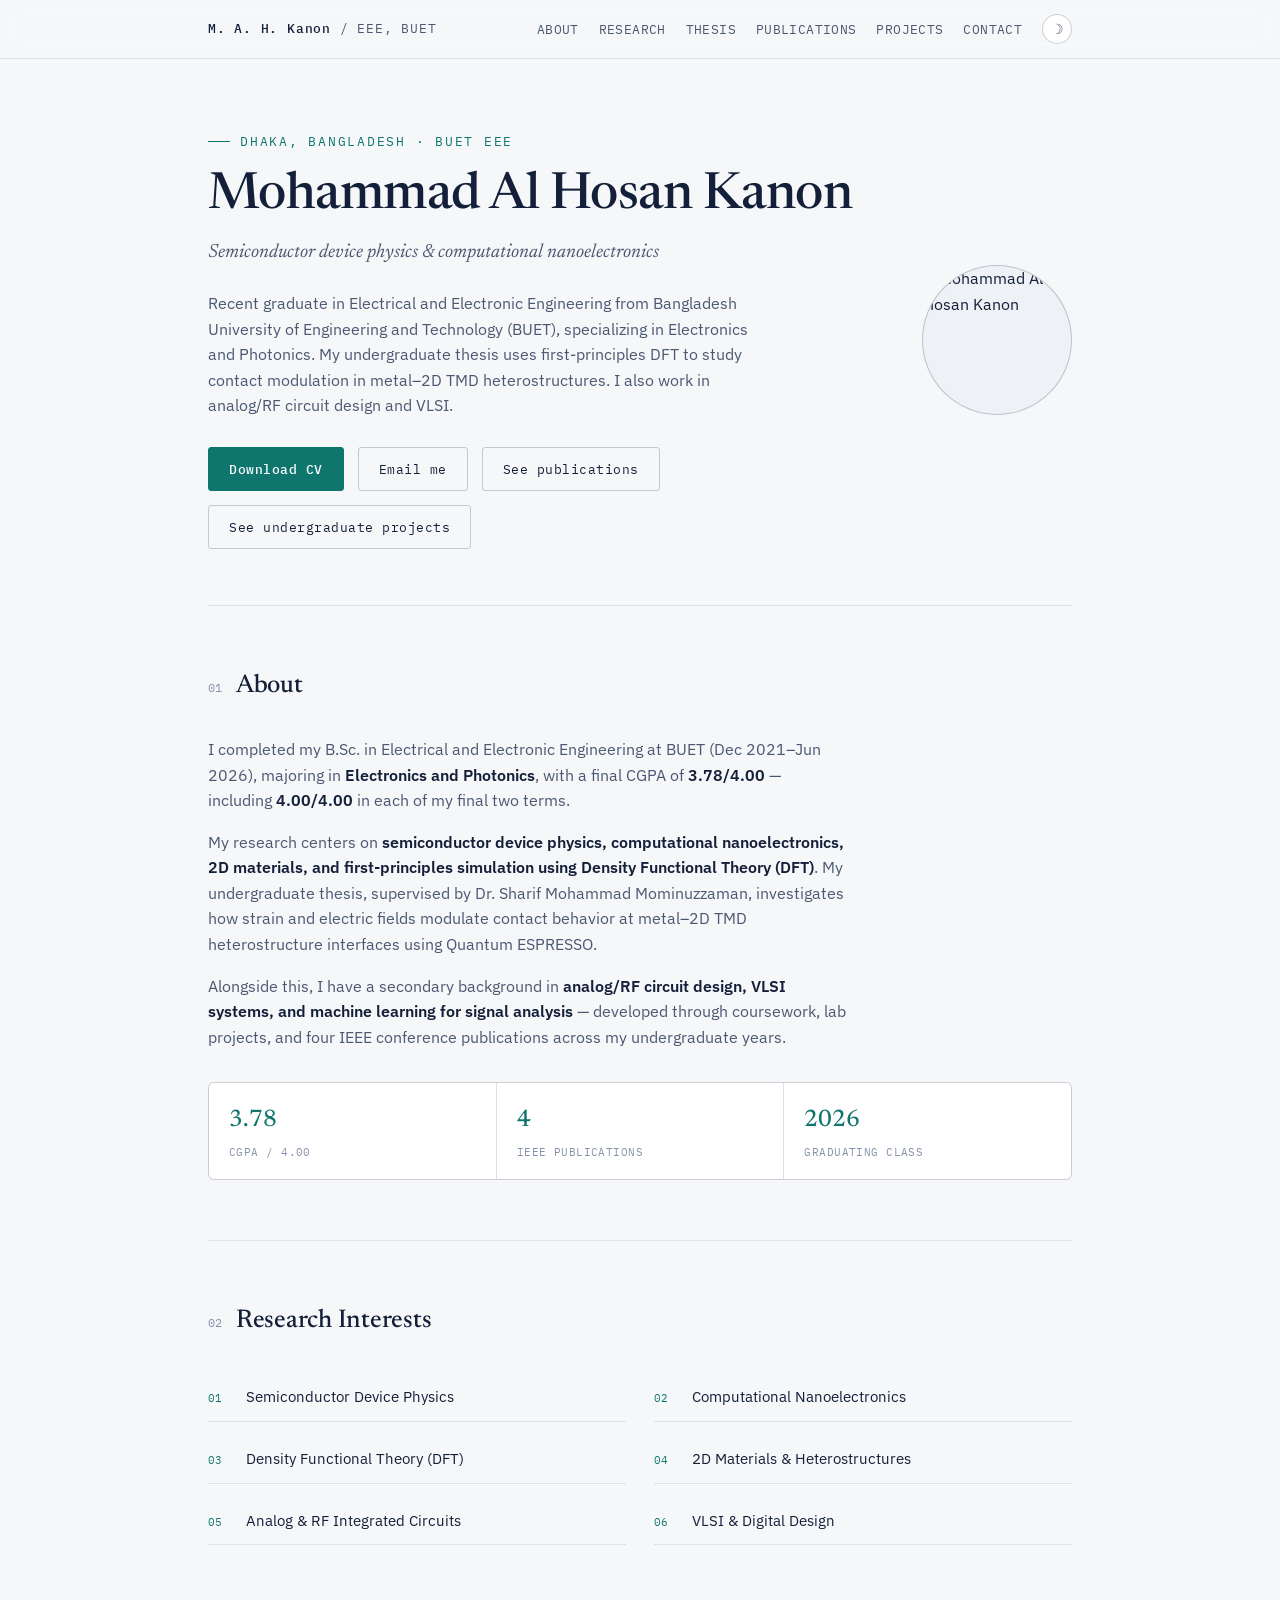
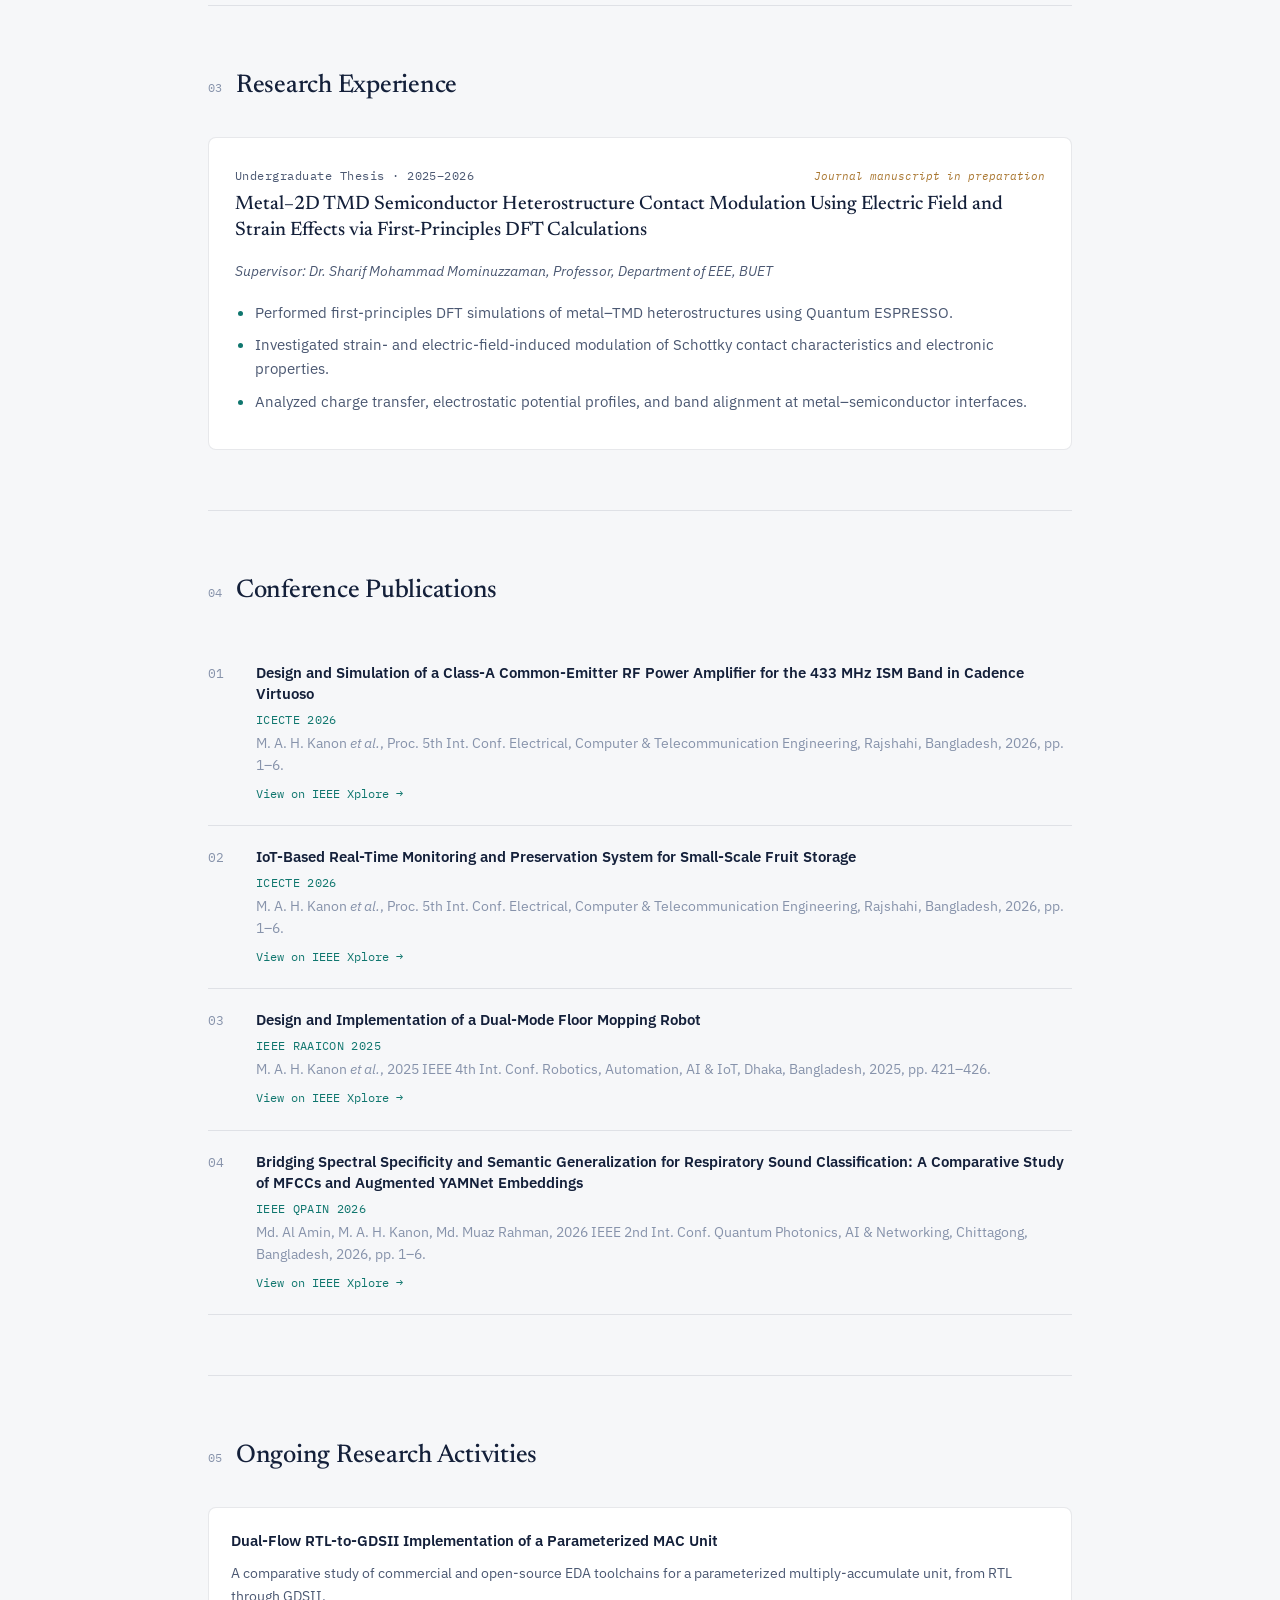
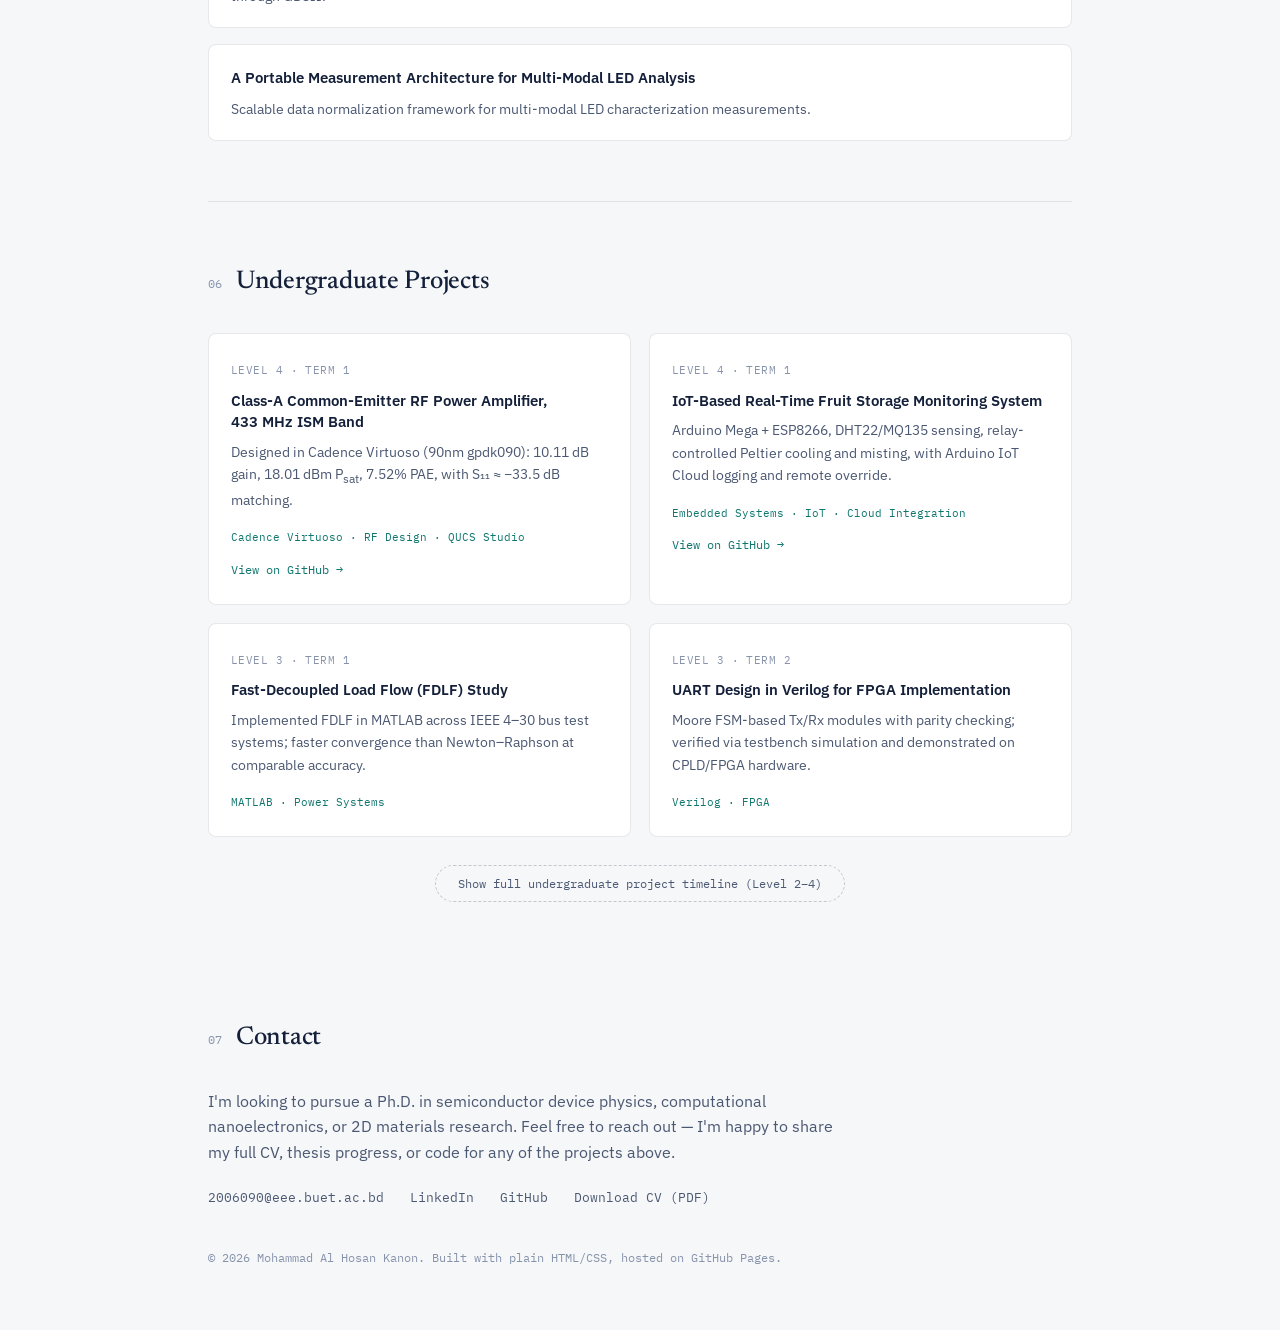
==== index.html @ 621d1ead "Update index.html" ====
<!DOCTYPE html>
<html lang="en">
<head>
<meta charset="UTF-8" />
<meta name="viewport" content="width=device-width, initial-scale=1.0" />
<title>Mohammad Al Hosan Kanon — Semiconductor Device Physics &amp; Computational Nanoelectronics</title>
<meta name="description" content="Academic portfolio of Mohammad Al Hosan Kanon — BUET EEE graduate researching semiconductor device physics, DFT, and 2D materials." />
<link rel="preconnect" href="https://fonts.googleapis.com">
<link rel="preconnect" href="https://fonts.gstatic.com" crossorigin>
<link href="https://fonts.googleapis.com/css2?family=Newsreader:ital,opsz,wght@0,72,400;0,72,500;0,72,600;1,72,400;1,72,500&family=IBM+Plex+Sans:wght@400;500;600&family=IBM+Plex+Mono:wght@400;500&display=swap" rel="stylesheet">
<style>
  :root{
    --bg:#f6f7f9;
    --bg-panel:#ffffff;
    --bg-panel-2:#eef1f5;
    --ink:#14203a;
    --ink-dim:#4b5872;
    --ink-faint:#8793ab;
    --teal:#0f766e;
    --teal-soft:#d8ece9;
    --amber:#a9762f;
    --line:rgba(20,32,58,0.10);
    --line-strong:rgba(20,32,58,0.22);
    --on-teal:#ffffff;
    --serif:'Newsreader', serif;
    --sans:'IBM Plex Sans', sans-serif;
    --mono:'IBM Plex Mono', monospace;
  }

  html[data-theme="dark"]{
    --bg:#0a101d;
    --bg-panel:#0f1830;
    --bg-panel-2:#111d3a;
    --ink:#e7ebf5;
    --ink-dim:#9aa6bc;
    --ink-faint:#5b6785;
    --teal:#49d7cd;
    --teal-soft:#173836;
    --amber:#d7ad55;
    --line:rgba(231,235,245,0.09);
    --line-strong:rgba(231,235,245,0.18);
    --on-teal:#06110f;
  }

  *{box-sizing:border-box;}
  html{scroll-behavior:smooth;}
  body{
    margin:0;
    background:var(--bg);
    color:var(--ink);
    font-family:var(--sans);
    line-height:1.6;
    -webkit-font-smoothing:antialiased;
    transition:background .25s, color .25s;
  }

  ::selection{background:var(--teal-soft); color:var(--ink);}

  a{color:var(--teal); text-decoration:none;}
  a:hover{text-decoration:underline;}
  a:focus-visible, button:focus-visible{outline:2px solid var(--teal); outline-offset:3px;}

  .wrap{max-width:920px; margin:0 auto; padding:0 28px;}

  /* ---------- nav ---------- */
  header.site-nav{
    position:sticky; top:0; z-index:20;
    background:color-mix(in srgb, var(--bg) 88%, transparent);
    backdrop-filter:blur(10px);
    border-bottom:1px solid var(--line);
  }
  .nav-inner{
    max-width:920px; margin:0 auto; padding:14px 28px;
    display:flex; align-items:center; justify-content:space-between;
    gap:16px;
  }
  .nav-mark{
    font-family:var(--mono); font-size:13px; letter-spacing:0.06em;
    color:var(--ink-dim); white-space:nowrap;
  }
  .nav-mark strong{color:var(--ink); font-weight:500;}
  nav.links{display:flex; align-items:center; gap:20px; flex-wrap:wrap; font-family:var(--mono); font-size:12.5px;}
  nav.links a{color:var(--ink-dim); letter-spacing:0.03em; text-transform:uppercase;}
  nav.links a:hover{color:var(--teal); text-decoration:none;}

  .theme-toggle{
    display:inline-flex; align-items:center; justify-content:center;
    width:30px; height:30px; border-radius:50%;
    border:1px solid var(--line-strong); background:var(--bg-panel);
    color:var(--ink-dim); cursor:pointer; font-size:14px;
    transition:border-color .2s, color .2s;
  }
  .theme-toggle:hover{border-color:var(--teal); color:var(--teal);}

  /* ---------- hero ---------- */
  .hero{
    padding:72px 0 56px;
    display:grid; grid-template-columns:1fr auto; gap:36px; align-items:center;
  }
  .hero-photo{
    width:150px; height:150px; border-radius:50%;
    object-fit:cover; border:1px solid var(--line-strong);
    background:var(--bg-panel-2);
  }
  .eyebrow{
    font-family:var(--mono); font-size:12.5px; letter-spacing:0.14em;
    color:var(--teal); text-transform:uppercase; margin:0 0 18px;
    display:flex; align-items:center; gap:10px;
  }
  .eyebrow::before{content:''; width:22px; height:1px; background:var(--teal);}
  .hero h1{
    font-family:var(--serif); font-weight:500; font-size:clamp(2.1rem, 4.6vw, 3.2rem);
    line-height:1.08; margin:0 0 14px; color:var(--ink);
    letter-spacing:-0.01em;
  }
  .hero .role{
    font-family:var(--serif); font-style:italic; font-size:1.2rem; color:var(--ink-dim);
    margin:0 0 22px; max-width:560px;
  }
  .hero p.lede{
    max-width:560px; color:var(--ink-dim); font-size:1rem; margin:0 0 28px;
  }
  .hero-actions{display:flex; gap:14px; flex-wrap:wrap;}
  .btn{
    font-family:var(--mono); font-size:12.5px; letter-spacing:0.04em;
    padding:11px 20px; border-radius:3px; border:1px solid var(--line-strong);
    color:var(--ink); transition:border-color .2s, color .2s, background .2s;
  }
  .btn:hover{border-color:var(--teal); color:var(--teal); text-decoration:none; background:var(--teal-soft);}
  .btn.primary{background:var(--teal); color:var(--on-teal); border-color:var(--teal); font-weight:500;}
  .btn.primary:hover{opacity:0.9; color:var(--on-teal);}

  /* ---------- sections ---------- */
  section{padding:60px 0;}
  section + section{border-top:1px solid var(--line);}
  .sec-head{display:flex; align-items:baseline; gap:14px; margin-bottom:30px;}
  .sec-num{font-family:var(--mono); font-size:12px; color:var(--ink-faint);}
  h2.sec-title{
    font-family:var(--serif); font-weight:500; font-size:1.6rem; margin:0; color:var(--ink);
    letter-spacing:-0.01em;
  }

  .about-text{max-width:640px; color:var(--ink-dim); font-size:1rem;}
  .about-text p{margin:0 0 16px;}
  .about-text strong{color:var(--ink); font-weight:600;}

  .facts{
    display:grid; grid-template-columns:repeat(3,1fr); gap:1px;
    background:var(--line); border:1px solid var(--line); border-radius:6px; margin-top:32px;
    overflow:hidden;
  }
  .fact{background:var(--bg-panel); padding:18px 20px;}
  .fact .num{font-family:var(--serif); font-size:1.5rem; color:var(--teal); font-weight:500;}
  .fact .label{font-family:var(--mono); font-size:11px; color:var(--ink-faint); text-transform:uppercase; letter-spacing:0.04em; margin-top:4px;}

  /* research interests */
  .interest-grid{display:grid; grid-template-columns:repeat(2, 1fr); gap:12px 28px;}
  .interest-item{
    display:flex; align-items:baseline; gap:12px; padding:12px 0;
    border-bottom:1px solid var(--line); font-size:0.96rem;
  }
  .interest-item .tag{font-family:var(--mono); font-size:11px; color:var(--teal); min-width:26px;}

  /* research experience */
  .thesis-card{
    background:var(--bg-panel); border:1px solid var(--line); border-radius:8px;
    padding:28px 26px;
  }
  .thesis-card .thesis-top{
    display:flex; justify-content:space-between; align-items:baseline; gap:16px; flex-wrap:wrap;
    margin-bottom:6px;
  }
  .thesis-card .thesis-label{font-family:var(--mono); font-size:12px; color:var(--ink-dim); letter-spacing:0.04em;}
  .thesis-card .status{font-family:var(--mono); font-size:11px; color:var(--amber); font-style:italic;}
  .thesis-card h3{
    font-family:var(--serif); font-weight:500; font-size:1.22rem; line-height:1.35;
    margin:6px 0 12px; color:var(--ink);
  }
  .thesis-card .supervisor{color:var(--ink-dim); font-size:0.9rem; font-style:italic; margin-bottom:18px;}
  .thesis-card ul{margin:0; padding-left:20px; color:var(--ink-dim); font-size:0.95rem;}
  .thesis-card li{margin-bottom:8px;}
  .thesis-card li::marker{color:var(--teal);}

  /* publications */
  .pub{
    padding:20px 0; border-bottom:1px solid var(--line);
    display:grid; grid-template-columns:32px 1fr; gap:16px;
  }
  .pub:first-child{padding-top:0;}
  .pub .idx{font-family:var(--mono); color:var(--ink-faint); font-size:13px; padding-top:2px;}
  .pub h3{font-family:var(--sans); font-weight:600; font-size:0.96rem; margin:0 0 6px; color:var(--ink); line-height:1.4;}
  .pub .venue{font-family:var(--mono); font-size:11.5px; color:var(--teal); text-transform:uppercase; letter-spacing:0.03em;}
  .pub .meta{color:var(--ink-faint); font-size:0.85rem; margin-top:4px;}
  .pub .link{font-family:var(--mono); font-size:11.5px; margin-top:8px; display:inline-block;}

  /* ongoing research */
  .ongoing-grid{display:grid; gap:16px;}
  .ongoing-card{
    border:1px solid var(--line); border-radius:8px; padding:20px 22px;
    background:var(--bg-panel);
  }
  .ongoing-card h3{font-family:var(--sans); font-weight:600; font-size:0.96rem; margin:0 0 8px; color:var(--ink);}
  .ongoing-card p{color:var(--ink-dim); font-size:0.9rem; margin:0;}

  /* projects */
  .project-featured{
    display:grid; grid-template-columns:repeat(2, 1fr); gap:18px; margin-bottom:8px;
  }
  .pcard{
    border:1px solid var(--line); border-radius:8px; padding:22px;
    background:var(--bg-panel); transition:border-color .2s, transform .2s;
  }
  .pcard:hover{border-color:var(--teal); transform:translateY(-2px);}
  .pcard .term{font-family:var(--mono); font-size:11px; color:var(--ink-faint); text-transform:uppercase; letter-spacing:0.04em;}
  .pcard h3{font-family:var(--sans); font-weight:600; font-size:0.96rem; margin:8px 0 8px; color:var(--ink); line-height:1.4;}
  .pcard p{color:var(--ink-dim); font-size:0.88rem; margin:0 0 12px;}
  .pcard .stack{font-family:var(--mono); font-size:11px; color:var(--teal);}
  .pcard .repo-link{font-family:var(--mono); font-size:11.5px; margin-top:12px; display:inline-block;}

  .timeline-toggle{margin-top:28px; text-align:center;}
  .timeline-toggle button{
    background:none; border:1px dashed var(--line-strong); color:var(--ink-dim);
    font-family:var(--mono); font-size:12px; padding:10px 22px; border-radius:20px;
    cursor:pointer; transition:border-color .2s, color .2s;
  }
  .timeline-toggle button:hover{border-color:var(--teal); color:var(--teal);}

  #timeline{display:none; margin-top:30px;}
  #timeline.open{display:block;}
  .term-block{margin-bottom:30px;}
  .term-block h4{
    font-family:var(--mono); font-size:12px; color:var(--amber); text-transform:uppercase;
    letter-spacing:0.06em; margin:0 0 14px; padding-bottom:8px; border-bottom:1px solid var(--line);
  }
  .term-project{padding:12px 0; border-bottom:1px solid var(--line); font-size:0.9rem;}
  .term-project:last-child{border-bottom:none;}
  .term-project .tname{color:var(--ink); font-weight:500;}
  .term-project .tdesc{color:var(--ink-faint); display:block; margin-top:4px; font-size:0.85rem;}

  /* footer / contact */
  footer{padding:56px 0 50px;}
  .contact-row{
    display:flex; gap:26px; flex-wrap:wrap; margin-top:22px;
    font-family:var(--mono); font-size:13px;
  }
  .contact-row a{color:var(--ink-dim);}
  .contact-row a:hover{color:var(--teal); text-decoration:none;}
  .fine{color:var(--ink-faint); font-size:12px; margin-top:40px; font-family:var(--mono);}

  @media (max-width:640px){
    .nav-inner{flex-direction:column; align-items:flex-start; gap:10px;}
    nav.links{gap:14px;}
    .facts{grid-template-columns:1fr;}
    .interest-grid{grid-template-columns:1fr;}
    .project-featured{grid-template-columns:1fr;}
    .hero{grid-template-columns:1fr; text-align:left;}
    .hero-photo{order:-1; width:110px; height:110px;}
  }

  @media (prefers-reduced-motion: reduce){
    html{scroll-behavior:auto;}
    *{transition:none !important;}
  }
</style>
</head>
<body>

<header class="site-nav">
  <div class="nav-inner">
    <span class="nav-mark"><strong>M. A. H. Kanon</strong> / EEE, BUET</span>
    <nav class="links">
      <a href="#about">About</a>
      <a href="#interests">Research</a>
      <a href="#experience">Thesis</a>
      <a href="#publications">Publications</a>
      <a href="#projects">Projects</a>
      <a href="#contact">Contact</a>
      <button class="theme-toggle" id="themeToggle" type="button" aria-label="Toggle dark mode" title="Toggle dark mode">&#9789;</button>
    </nav>
  </div>
</header>

<main class="wrap">

  <!-- ================= HERO ================= -->
  <section class="hero" id="top">
    <div>
      <p class="eyebrow">Dhaka, Bangladesh &middot; BUET EEE</p>
      <h1>Mohammad Al Hosan Kanon</h1>
      <p class="role">Semiconductor device physics &amp; computational nanoelectronics</p>
      <p class="lede">
        Recent graduate in Electrical and Electronic Engineering from Bangladesh University of
        Engineering and Technology (BUET), specializing in Electronics and Photonics. My
        undergraduate thesis uses first-principles DFT to study contact modulation in
        metal&ndash;2D&nbsp;TMD heterostructures. I also work in analog/RF circuit design and VLSI.
      </p>
      <div class="hero-actions">
        <a class="btn primary" href="CV_MohammadAlHosanKanon.pdf">Download CV</a>
        <a class="btn" href="mailto:2006090@eee.buet.ac.bd">Email me</a>
        <a class="btn" href="#publications">See publications</a>
        <a class="btn" href="#projects">See undergraduate projects</a>
      </div>
    </div>
    <img class="hero-photo" src="profile.jpg" alt="Mohammad Al Hosan Kanon" />
  </section>

  <!-- ================= ABOUT ================= -->
  <section id="about">
    <div class="sec-head"><span class="sec-num">01</span><h2 class="sec-title">About</h2></div>
    <div class="about-text">
      <p>
        I completed my B.Sc. in Electrical and Electronic Engineering at BUET (Dec 2021&ndash;Jun 2026),
        majoring in <strong>Electronics and Photonics</strong>, with a final CGPA of <strong>3.78/4.00</strong>
        &mdash; including <strong>4.00/4.00</strong> in each of my final two terms.
      </p>
      <p>
        My research centers on <strong>semiconductor device physics, computational nanoelectronics,
        2D materials, and first-principles simulation using Density Functional Theory (DFT)</strong>.
        My undergraduate thesis, supervised by Dr. Sharif Mohammad Mominuzzaman, investigates how
        strain and electric fields modulate contact behavior at metal&ndash;2D TMD heterostructure
        interfaces using Quantum ESPRESSO.
      </p>
      <p>
        Alongside this, I have a secondary background in <strong>analog/RF circuit design, VLSI systems,
        and machine learning for signal analysis</strong> &mdash; developed through coursework, lab
        projects, and four IEEE conference publications across my undergraduate years.
      </p>
    </div>

    <div class="facts">
      <div class="fact"><div class="num">3.78</div><div class="label">CGPA / 4.00</div></div>
      <div class="fact"><div class="num">4</div><div class="label">IEEE Publications</div></div>
      <div class="fact"><div class="num">2026</div><div class="label">Graduating Class</div></div>
    </div>
  </section>

  <!-- ================= RESEARCH INTERESTS ================= -->
  <section id="interests">
    <div class="sec-head"><span class="sec-num">02</span><h2 class="sec-title">Research Interests</h2></div>
    <div class="interest-grid">
      <div class="interest-item"><span class="tag">01</span> Semiconductor Device Physics</div>
      <div class="interest-item"><span class="tag">02</span> Computational Nanoelectronics</div>
      <div class="interest-item"><span class="tag">03</span> Density Functional Theory (DFT)</div>
      <div class="interest-item"><span class="tag">04</span> 2D Materials &amp; Heterostructures</div>
      <div class="interest-item"><span class="tag">05</span> Analog &amp; RF Integrated Circuits</div>
      <div class="interest-item"><span class="tag">06</span> VLSI &amp; Digital Design</div>
    </div>
  </section>

  <!-- ================= RESEARCH EXPERIENCE ================= -->
  <section id="experience">
    <div class="sec-head"><span class="sec-num">03</span><h2 class="sec-title">Research Experience</h2></div>
    <div class="thesis-card">
      <div class="thesis-top">
        <span class="thesis-label">Undergraduate Thesis &middot; 2025&ndash;2026</span>
        <span class="status">Journal manuscript in preparation</span>
      </div>
      <h3>Metal&ndash;2D TMD Semiconductor Heterostructure Contact Modulation Using Electric Field and Strain Effects via First-Principles DFT Calculations</h3>
      <p class="supervisor">Supervisor: Dr. Sharif Mohammad Mominuzzaman, Professor, Department of EEE, BUET</p>
      <ul>
        <li>Performed first-principles DFT simulations of metal&ndash;TMD heterostructures using Quantum ESPRESSO.</li>
        <li>Investigated strain- and electric-field-induced modulation of Schottky contact characteristics and electronic properties.</li>
        <li>Analyzed charge transfer, electrostatic potential profiles, and band alignment at metal&ndash;semiconductor interfaces.</li>
      </ul>
    </div>
  </section>

  <!-- ================= PUBLICATIONS ================= -->
  <section id="publications">
    <div class="sec-head"><span class="sec-num">04</span><h2 class="sec-title">Conference Publications</h2></div>

    <div class="pub">
      <span class="idx">01</span>
      <div>
        <h3>Design and Simulation of a Class-A Common-Emitter RF Power Amplifier for the 433&nbsp;MHz ISM Band in Cadence Virtuoso</h3>
        <div class="venue">ICECTE 2026</div>
        <div class="meta">M. A. H. Kanon <em>et al.</em>, Proc. 5th Int. Conf. Electrical, Computer &amp; Telecommunication Engineering, Rajshahi, Bangladesh, 2026, pp. 1&ndash;6.</div>
        <a class="link" href="https://doi.org/10.1109/ICECTE69292.2026.11429413" target="_blank" rel="noopener">View on IEEE Xplore &rarr;</a>
      </div>
    </div>

    <div class="pub">
      <span class="idx">02</span>
      <div>
        <h3>IoT-Based Real-Time Monitoring and Preservation System for Small-Scale Fruit Storage</h3>
        <div class="venue">ICECTE 2026</div>
        <div class="meta">M. A. H. Kanon <em>et al.</em>, Proc. 5th Int. Conf. Electrical, Computer &amp; Telecommunication Engineering, Rajshahi, Bangladesh, 2026, pp. 1&ndash;6.</div>
        <a class="link" href="https://doi.org/10.1109/ICECTE69292.2026.11429225" target="_blank" rel="noopener">View on IEEE Xplore &rarr;</a>
      </div>
    </div>

    <div class="pub">
      <span class="idx">03</span>
      <div>
        <h3>Design and Implementation of a Dual-Mode Floor Mopping Robot</h3>
        <div class="venue">IEEE RAAICON 2025</div>
        <div class="meta">M. A. H. Kanon <em>et al.</em>, 2025 IEEE 4th Int. Conf. Robotics, Automation, AI &amp; IoT, Dhaka, Bangladesh, 2025, pp. 421&ndash;426.</div>
        <a class="link" href="https://doi.org/10.1109/RAAICON69033.2025.11502377" target="_blank" rel="noopener">View on IEEE Xplore &rarr;</a>
      </div>
    </div>

    <div class="pub">
      <span class="idx">04</span>
      <div>
        <h3>Bridging Spectral Specificity and Semantic Generalization for Respiratory Sound Classification: A Comparative Study of MFCCs and Augmented YAMNet Embeddings</h3>
        <div class="venue">IEEE QPAIN 2026</div>
        <div class="meta">Md. Al Amin, M. A. H. Kanon, Md. Muaz Rahman, 2026 IEEE 2nd Int. Conf. Quantum Photonics, AI &amp; Networking, Chittagong, Bangladesh, 2026, pp. 1&ndash;6.</div>
        <a class="link" href="https://doi.org/10.1109/QPAIN69676.2026.11546080" target="_blank" rel="noopener">View on IEEE Xplore &rarr;</a>
      </div>
    </div>
  </section>

  <!-- ================= ONGOING RESEARCH ================= -->
  <section id="ongoing">
    <div class="sec-head"><span class="sec-num">05</span><h2 class="sec-title">Ongoing Research Activities</h2></div>
    <div class="ongoing-grid">
      <div class="ongoing-card">
        <h3>Dual-Flow RTL-to-GDSII Implementation of a Parameterized MAC Unit</h3>
        <p>A comparative study of commercial and open-source EDA toolchains for a parameterized multiply-accumulate unit, from RTL through GDSII.</p>
      </div>
      <div class="ongoing-card">
        <h3>A Portable Measurement Architecture for Multi-Modal LED Analysis</h3>
        <p>Scalable data normalization framework for multi-modal LED characterization measurements.</p>
      </div>
    </div>
  </section>

  <!-- ================= PROJECTS ================= -->
  <section id="projects">
    <div class="sec-head"><span class="sec-num">06</span><h2 class="sec-title">Undergraduate Projects</h2></div>

    <div class="project-featured">
      <div class="pcard">
        <span class="term">Level 4 &middot; Term 1</span>
        <h3>Class-A Common-Emitter RF Power Amplifier, 433&nbsp;MHz ISM Band</h3>
        <p>Designed in Cadence Virtuoso (90nm gpdk090): 10.11&nbsp;dB gain, 18.01&nbsp;dBm P<sub>sat</sub>, 7.52% PAE, with S&#8321;&#8321;&nbsp;&asymp;&nbsp;&minus;33.5&nbsp;dB matching.</p>
        <span class="stack">Cadence Virtuoso &middot; RF Design &middot; QUCS Studio</span><br/>
        <a class="repo-link" href="https://github.com/mohammad-al-hosan/Class_A_RF_Power_Amplifier_433MHz.git" target="_blank" rel="noopener">View on GitHub &rarr;</a>
      </div>

      <div class="pcard">
        <span class="term">Level 4 &middot; Term 1</span>
        <h3>IoT-Based Real-Time Fruit Storage Monitoring System</h3>
        <p>Arduino Mega + ESP8266, DHT22/MQ135 sensing, relay-controlled Peltier cooling and misting, with Arduino IoT Cloud logging and remote override.</p>
        <span class="stack">Embedded Systems &middot; IoT &middot; Cloud Integration</span><br/>
        <a class="repo-link" href="https://github.com/mohammad-al-hosan/IOT_Fruit_Storage_System.git" target="_blank" rel="noopener">View on GitHub &rarr;</a>
      </div>

      <div class="pcard">
        <span class="term">Level 3 &middot; Term 1</span>
        <h3>Fast-Decoupled Load Flow (FDLF) Study</h3>
        <p>Implemented FDLF in MATLAB across IEEE 4&ndash;30 bus test systems; faster convergence than Newton&ndash;Raphson at comparable accuracy.</p>
        <span class="stack">MATLAB &middot; Power Systems</span>
      </div>

      <div class="pcard">
        <span class="term">Level 3 &middot; Term 2</span>
        <h3>UART Design in Verilog for FPGA Implementation</h3>
        <p>Moore FSM-based Tx/Rx modules with parity checking; verified via testbench simulation and demonstrated on CPLD/FPGA hardware.</p>
        <span class="stack">Verilog &middot; FPGA</span>
      </div>
    </div>

    <div class="timeline-toggle">
      <button id="toggleTimeline" type="button" aria-expanded="false" aria-controls="timeline">
        Show full undergraduate project timeline (Level 2&ndash;4)
      </button>
    </div>

    <div id="timeline">
      <div class="term-block">
        <h4>Level 3 &middot; Term 2</h4>
        <div class="term-project">
          <span class="tname">Mop Bot &mdash; Autonomous Floor Cleaner</span>
          <span class="tdesc">Ultrasonic sensing and obstacle avoidance; later extended into the IEEE RAAICON 2025 paper above with Bluetooth control and gyroscope-assisted navigation.</span>
        </div>
        <div class="term-project">
          <span class="tname">Smart Grid Type UPS Using Bidirectional Inverter</span>
          <span class="tdesc">Push&ndash;pull inverter with solar charging, automatic load shifting, and validated frequency/load stability.</span>
        </div>
      </div>

      <div class="term-block">
        <h4>Level 3 &middot; Term 1</h4>
        <div class="term-project">
          <span class="tname">Low-Power FM Transmitter for Wireless Audio Communication</span>
          <span class="tdesc">Electret microphone front-end, 2N2222 amplifier stage, tunable LC oscillator for short-range FM audio transmission.</span>
        </div>
        <div class="term-project">
          <span class="tname">Pulmonary Disease Detection Using MFCC and KNN</span>
          <span class="tdesc">MFCC feature extraction with a KNN classifier for respiratory sound classification; later extended into the IEEE QPAIN 2026 paper above.</span>
        </div>
      </div>

      <div class="term-block">
        <h4>Level 2 &middot; Term 2</h4>
        <div class="term-project">
          <span class="tname">PSpice-Based PID Controller Design and Tuning</span>
          <span class="tdesc">Op-amp based P/I/D blocks with manually tuned gains, evaluated across step, square, triangular, and sinusoidal inputs.</span>
        </div>
        <div class="term-project">
          <span class="tname">Squirrel-Cage Induction Motor Rewinding &amp; Parameter Measurement</span>
          <span class="tdesc">Full rewind and equivalent-circuit parameter extraction via DC, no-load, and blocked-rotor tests; torque&ndash;speed curves in MATLAB Simulink.</span>
        </div>
      </div>

      <div class="term-block">
        <h4>Level 2 &middot; Term 1</h4>
        <div class="term-project">
          <span class="tname">Numerical Solution of the 2D Poisson's Equation</span>
          <span class="tdesc">Finite Difference Method implementation in MATLAB for electrostatic potential and field-vector visualization under varying charge/boundary conditions.</span>
        </div>
      </div>
    </div>
  </section>

  <!-- ================= CONTACT ================= -->
  <footer id="contact">
    <div class="sec-head"><span class="sec-num">07</span><h2 class="sec-title">Contact</h2></div>
    <p class="about-text">
      I'm looking to pursue a Ph.D. in semiconductor device physics, computational nanoelectronics,
      or 2D materials research. Feel free to reach out &mdash; I'm happy to share my full CV, thesis
      progress, or code for any of the projects above.
    </p>
    <div class="contact-row">
      <a href="mailto:2006090@eee.buet.ac.bd">2006090@eee.buet.ac.bd</a>
      <a href="https://www.linkedin.com/in/md-al-hosan/" target="_blank" rel="noopener">LinkedIn</a>
      <a href="https://github.com/mohammad-al-hosan" target="_blank" rel="noopener">GitHub</a>
      <a href="CV_MohammadAlHosanKanon.pdf">Download CV (PDF)</a>
    </div>
    <p class="fine">&copy; 2026 Mohammad Al Hosan Kanon. Built with plain HTML/CSS, hosted on GitHub Pages.</p>
  </footer>

</main>

<script>
  (function(){
    var root = document.documentElement;
    var toggle = document.getElementById('themeToggle');
    var saved = localStorage.getItem('theme');
    if(saved === 'dark'){
      root.setAttribute('data-theme','dark');
      toggle.textContent = '\u2600';
    }
    toggle.addEventListener('click', function(){
      var isDark = root.getAttribute('data-theme') === 'dark';
      if(isDark){
        root.removeAttribute('data-theme');
        localStorage.setItem('theme','light');
        toggle.textContent = '\u263D';
      } else {
        root.setAttribute('data-theme','dark');
        localStorage.setItem('theme','dark');
        toggle.textContent = '\u2600';
      }
    });

    var btn = document.getElementById('toggleTimeline');
    var panel = document.getElementById('timeline');
    btn.addEventListener('click', function(){
      var isOpen = panel.classList.toggle('open');
      btn.setAttribute('aria-expanded', isOpen ? 'true' : 'false');
      btn.textContent = isOpen
        ? 'Hide full undergraduate project timeline'
        : 'Show full undergraduate project timeline (Level 2\u20134)';
    });
  })();
</script>

</body>
</html>
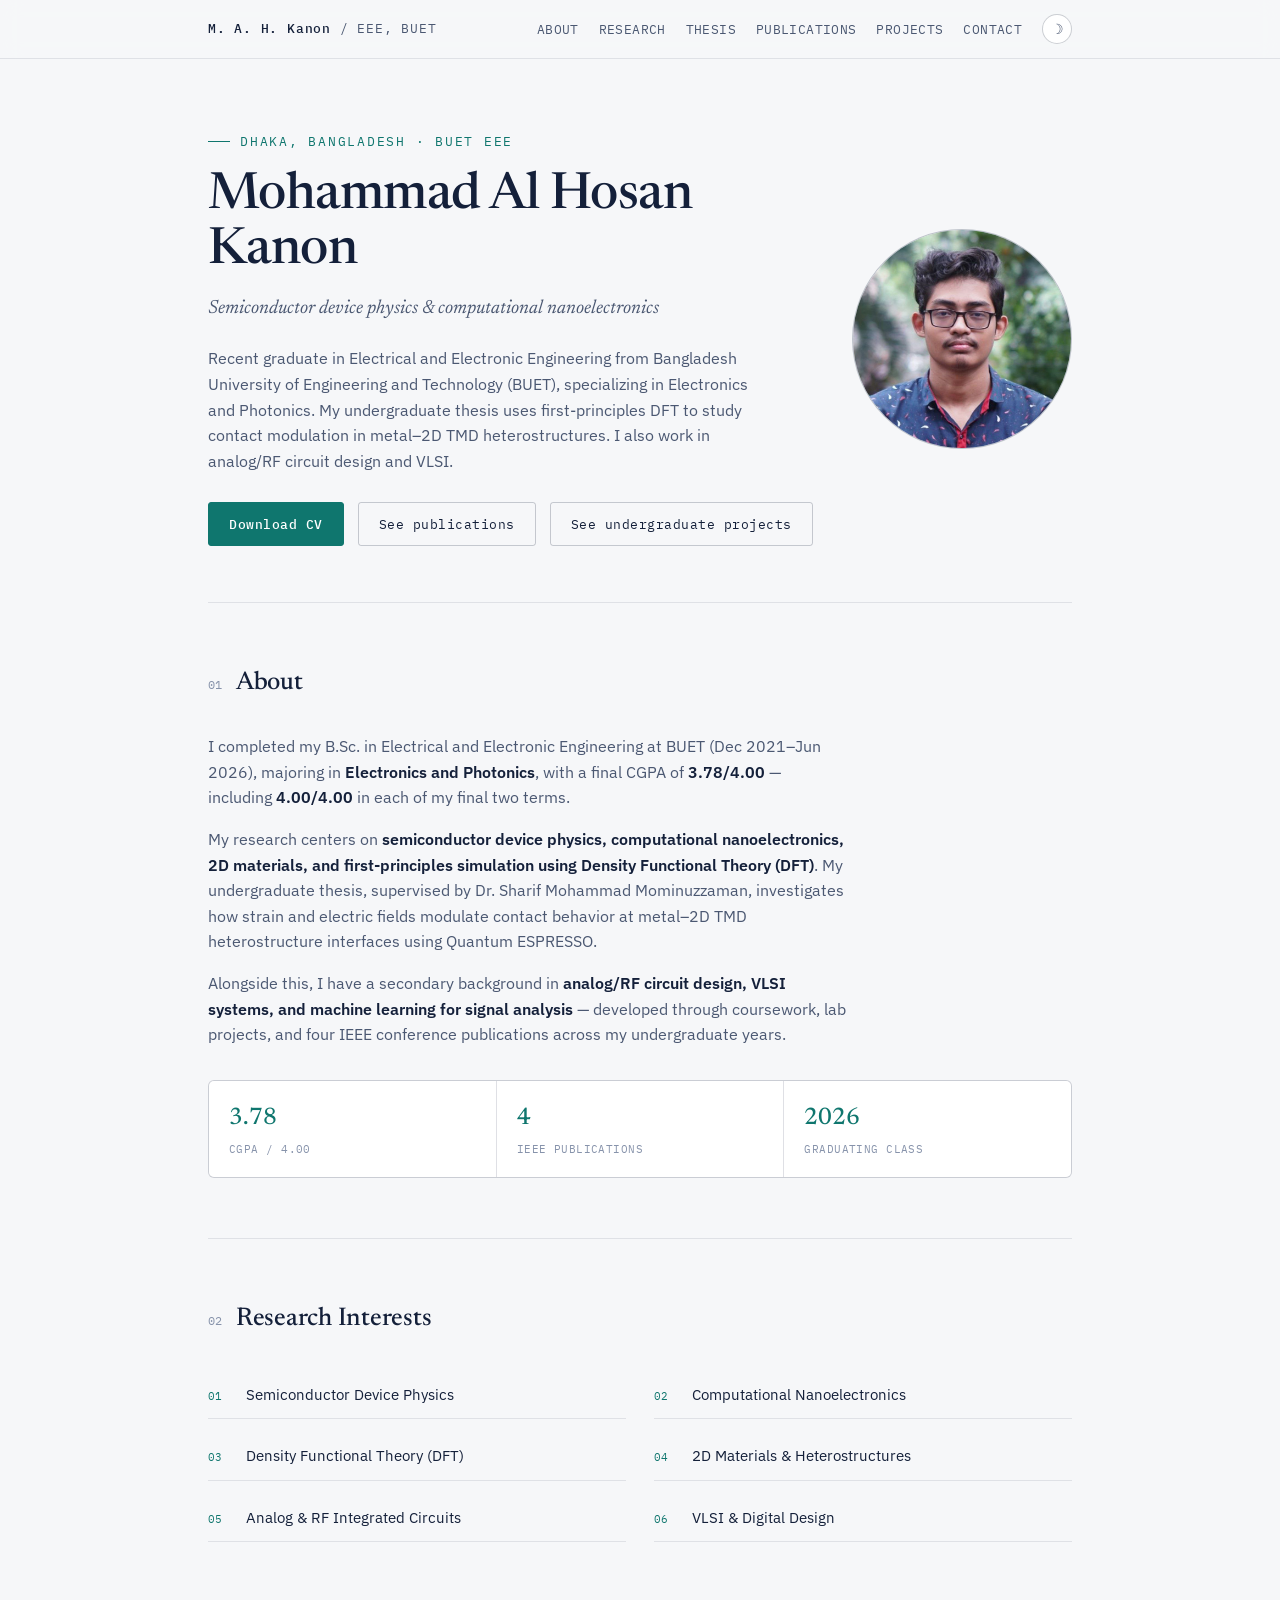
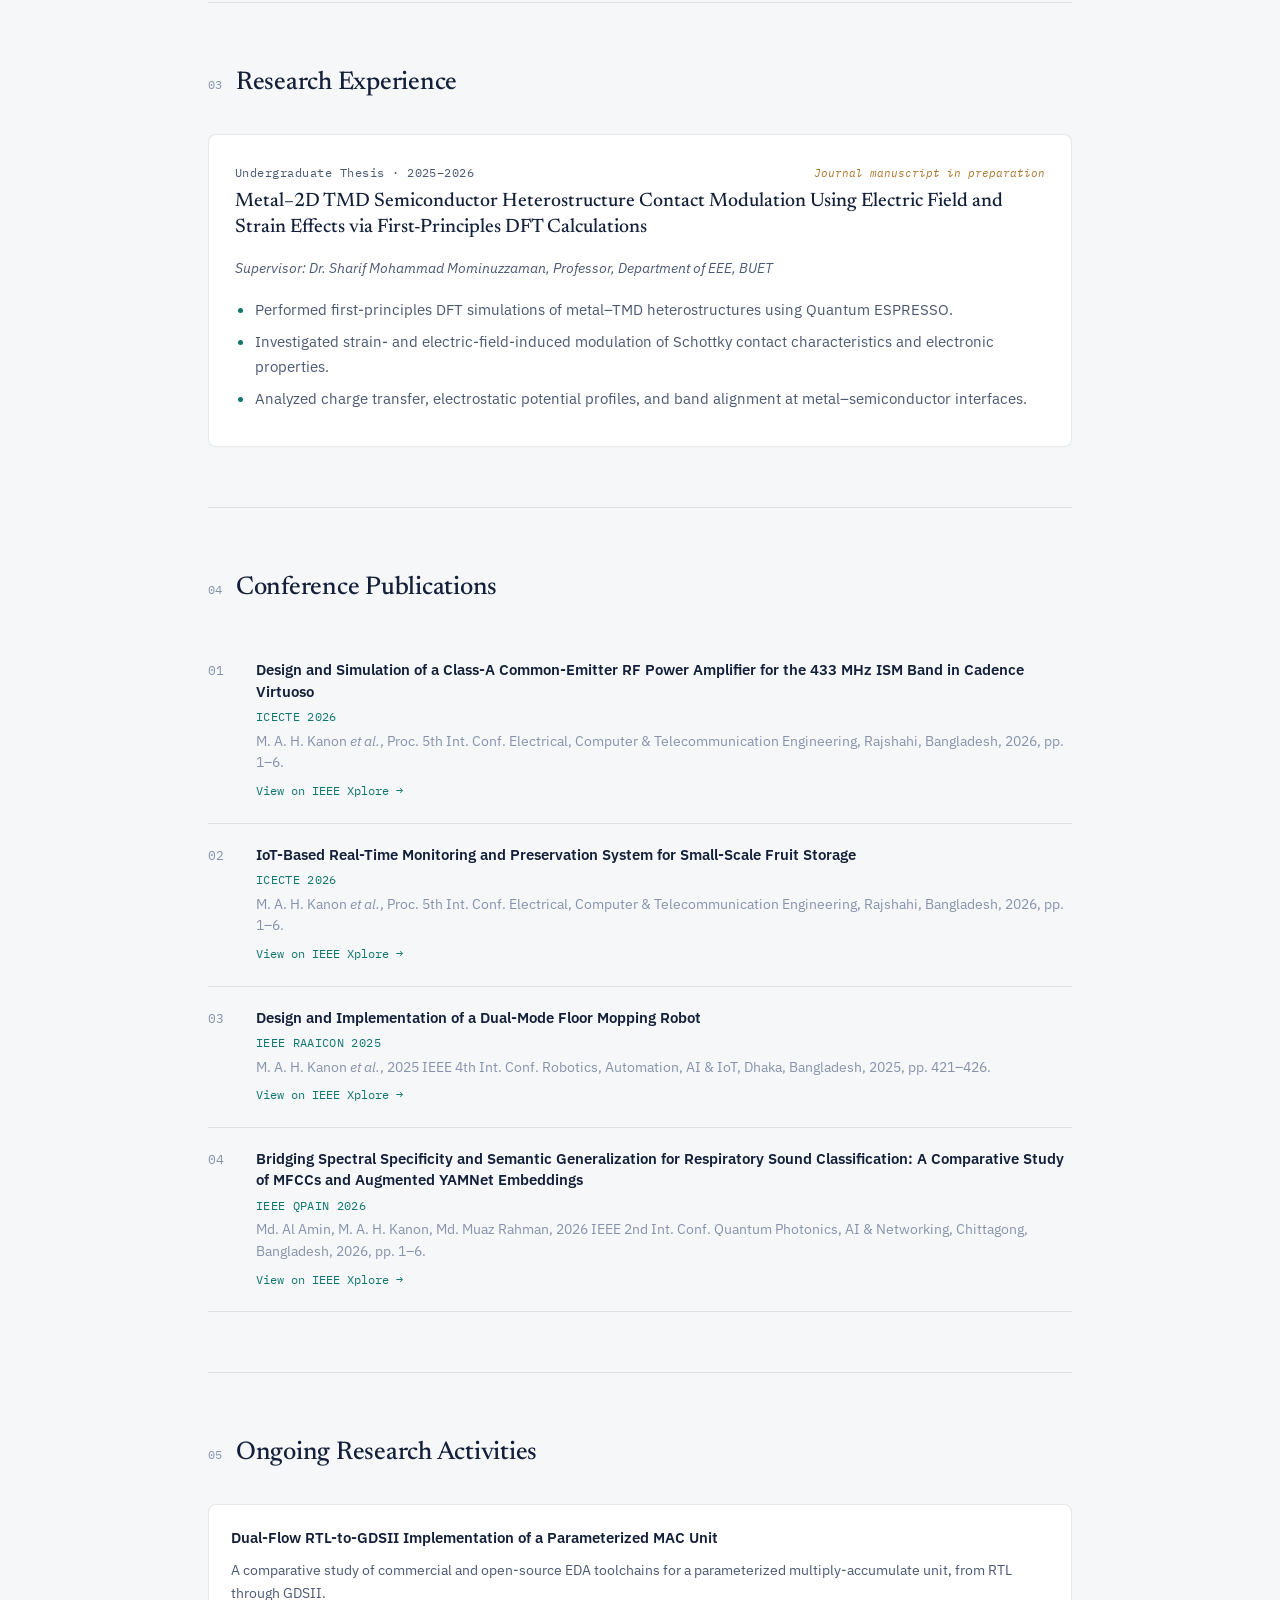
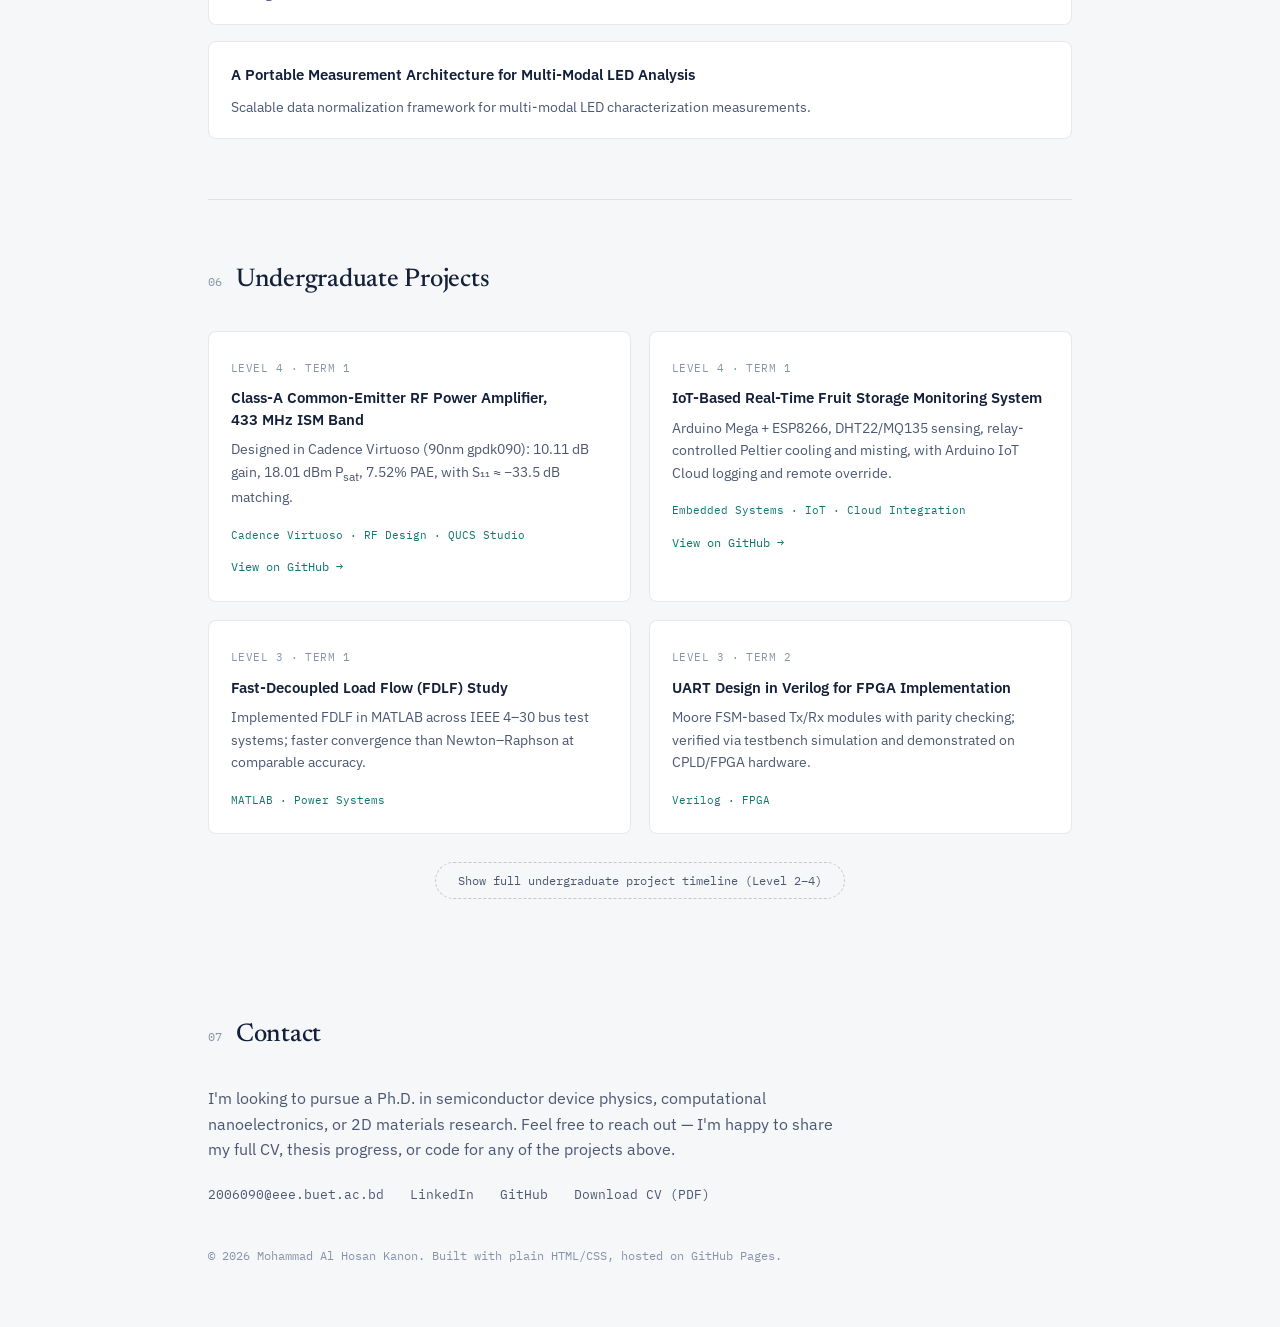
==== commit b7860dda: "Update index.html" ====
--- a/index.html
+++ b/index.html
@@ -98,7 +98,7 @@
     display:grid; grid-template-columns:1fr auto; gap:36px; align-items:center;
   }
   .hero-photo{
-    width:150px; height:150px; border-radius:50%;
+    width:220px; height:220px; border-radius:50%;
     object-fit:cover; border:1px solid var(--line-strong);
     background:var(--bg-panel-2);
   }
@@ -254,7 +254,7 @@
     .interest-grid{grid-template-columns:1fr;}
     .project-featured{grid-template-columns:1fr;}
     .hero{grid-template-columns:1fr; text-align:left;}
-    .hero-photo{order:-1; width:110px; height:110px;}
+    .hero-photo{order:-1; width:150px; height:150px;}
   }
 
   @media (prefers-reduced-motion: reduce){
@@ -296,7 +296,6 @@
       </p>
       <div class="hero-actions">
         <a class="btn primary" href="CV_MohammadAlHosanKanon.pdf">Download CV</a>
-        <a class="btn" href="mailto:2006090@eee.buet.ac.bd">Email me</a>
         <a class="btn" href="#publications">See publications</a>
         <a class="btn" href="#projects">See undergraduate projects</a>
       </div>
@@ -523,7 +522,7 @@
       progress, or code for any of the projects above.
     </p>
     <div class="contact-row">
-      <a href="mailto:2006090@eee.buet.ac.bd">2006090@eee.buet.ac.bd</a>
+      <a href="mailto:2006090@eee.buet.ac.bd" class="email-link">2006090@eee.buet.ac.bd</a>
       <a href="https://www.linkedin.com/in/md-al-hosan/" target="_blank" rel="noopener">LinkedIn</a>
       <a href="https://github.com/mohammad-al-hosan" target="_blank" rel="noopener">GitHub</a>
       <a href="CV_MohammadAlHosanKanon.pdf">Download CV (PDF)</a>
@@ -555,6 +554,29 @@
       }
     });
 
+    var EMAIL = '2006090@eee.buet.ac.bd';
+    var GMAIL_COMPOSE = 'https://mail.google.com/mail/?view=cm&fs=1&to=' + encodeURIComponent(EMAIL);
+
+    function openEmail(e){
+      if(e) e.preventDefault();
+      var openedApp = false;
+      function onBlur(){ openedApp = true; }
+      window.addEventListener('blur', onBlur);
+
+      window.location.href = 'mailto:' + EMAIL;
+
+      setTimeout(function(){
+        window.removeEventListener('blur', onBlur);
+        if(!openedApp){
+          window.open(GMAIL_COMPOSE, '_blank');
+        }
+      }, 700);
+    }
+
+    document.querySelectorAll('a.email-link').forEach(function(link){
+      link.addEventListener('click', openEmail);
+    });
+
     var btn = document.getElementById('toggleTimeline');
     var panel = document.getElementById('timeline');
     btn.addEventListener('click', function(){
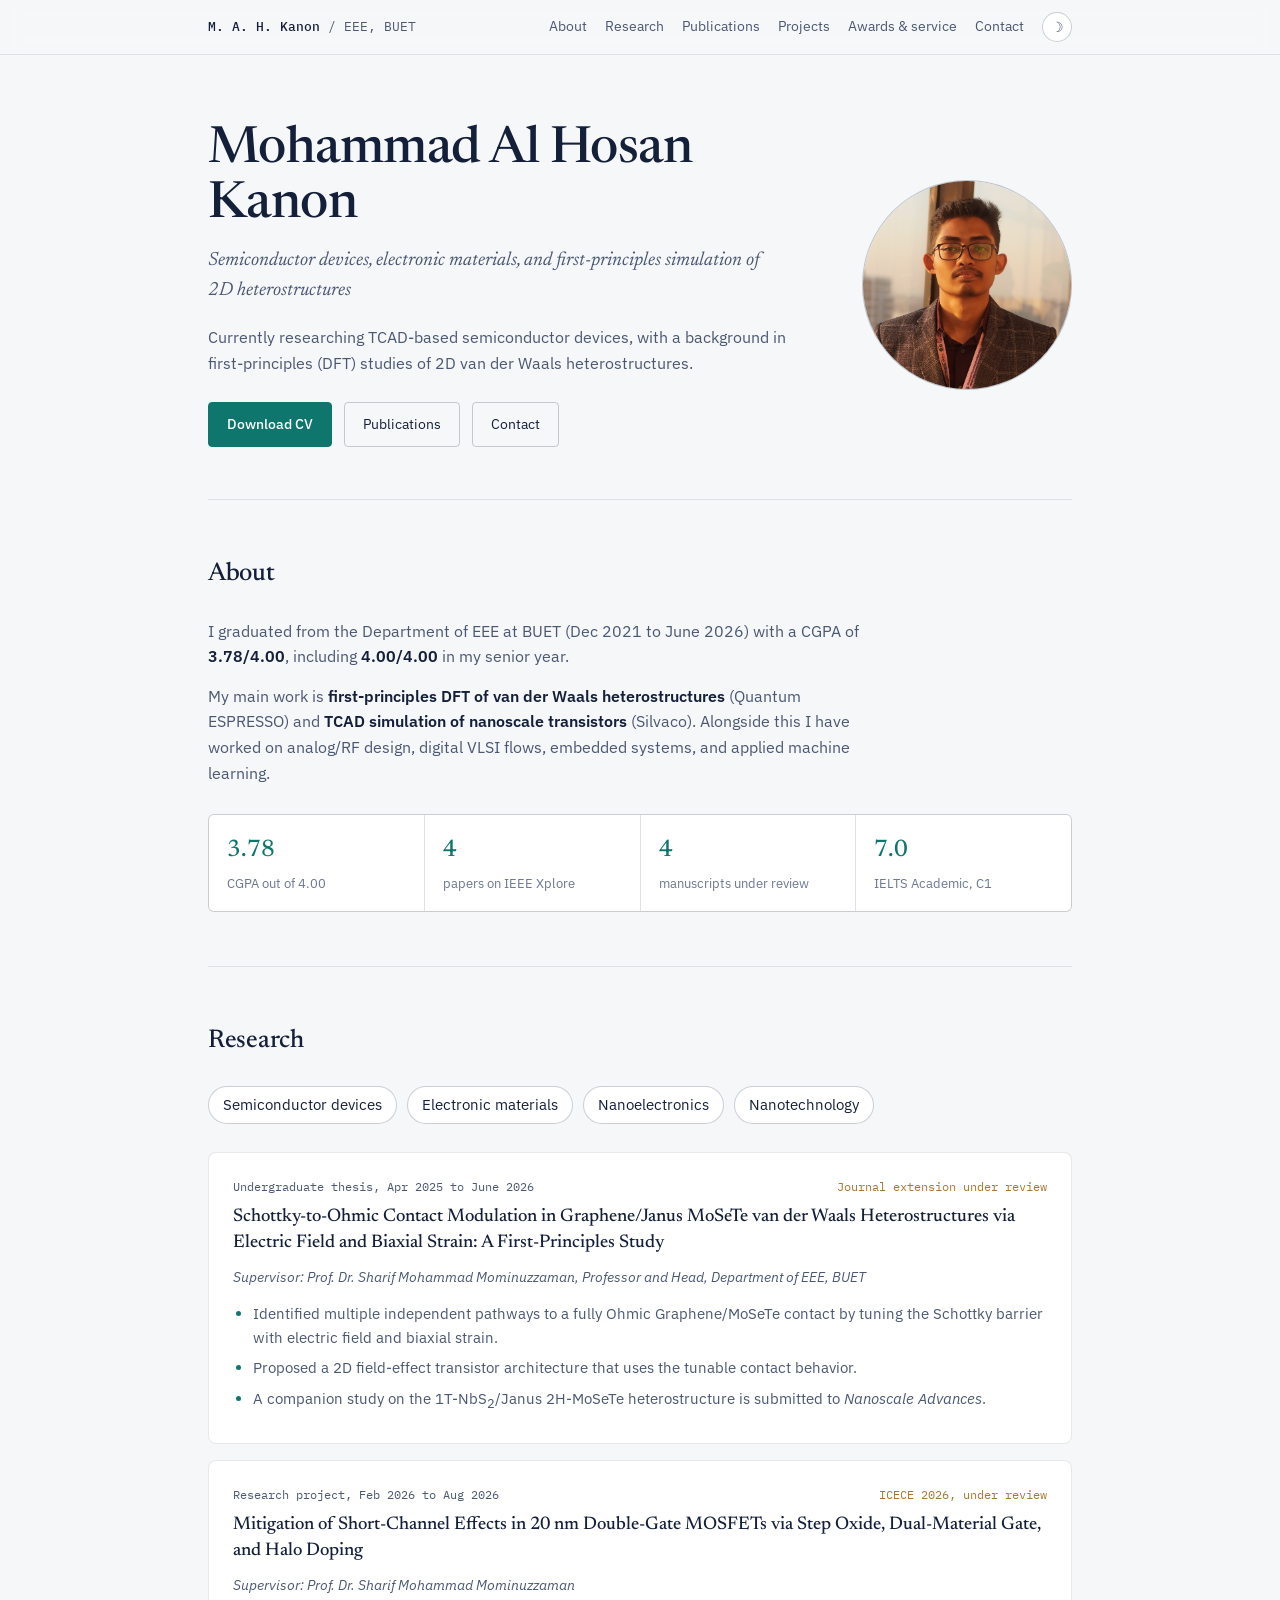
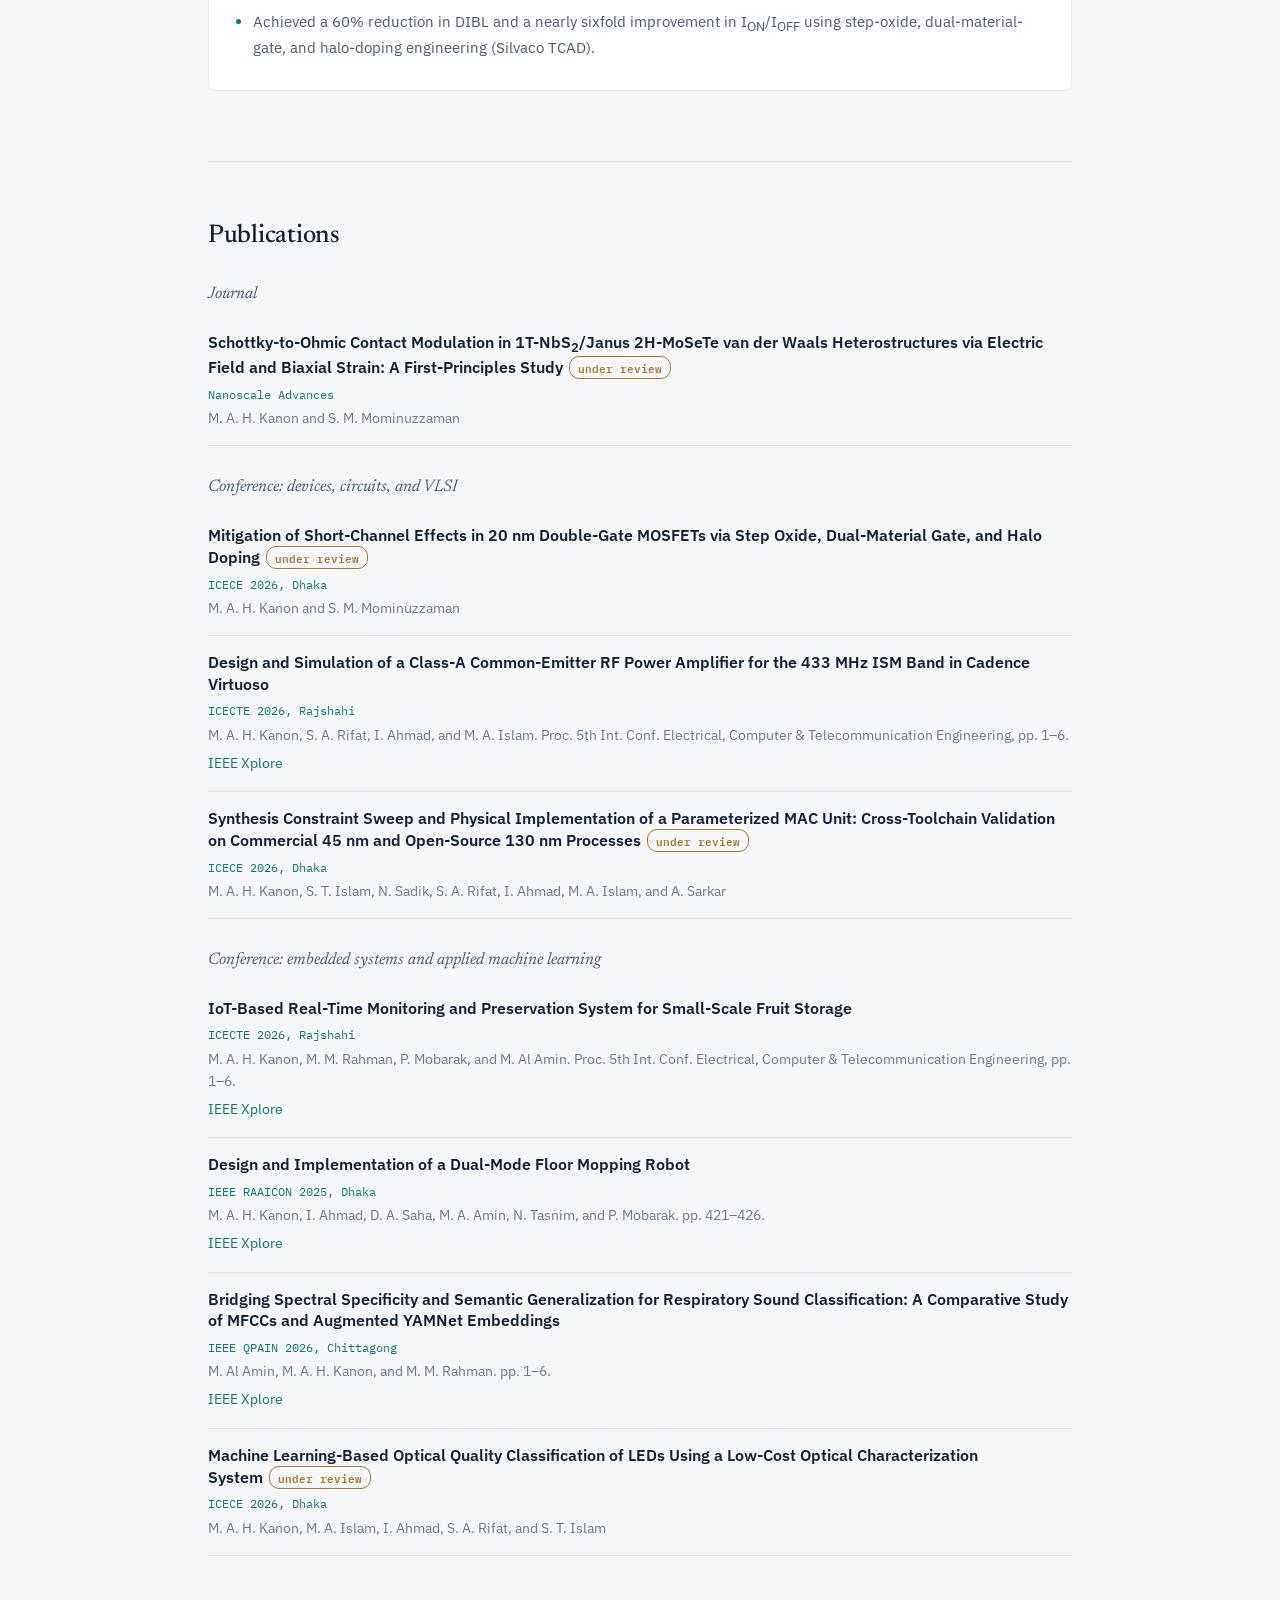
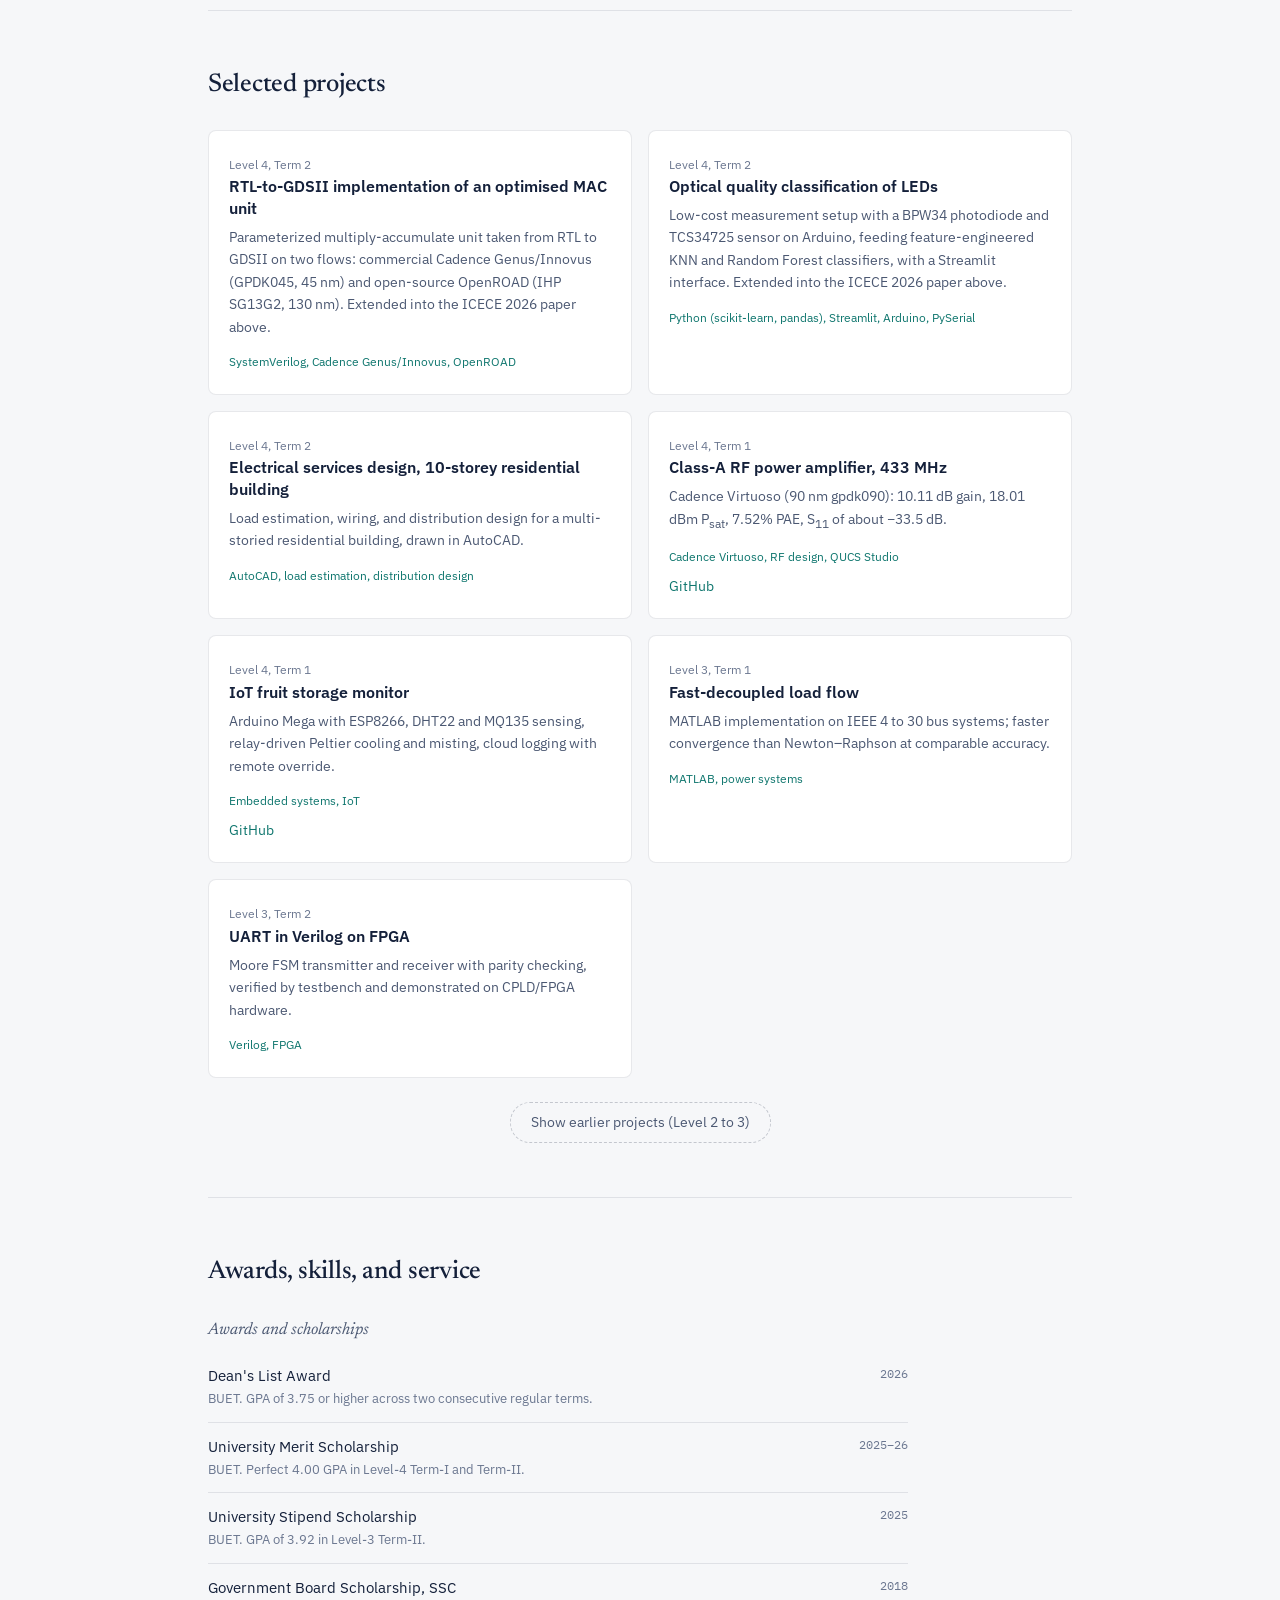
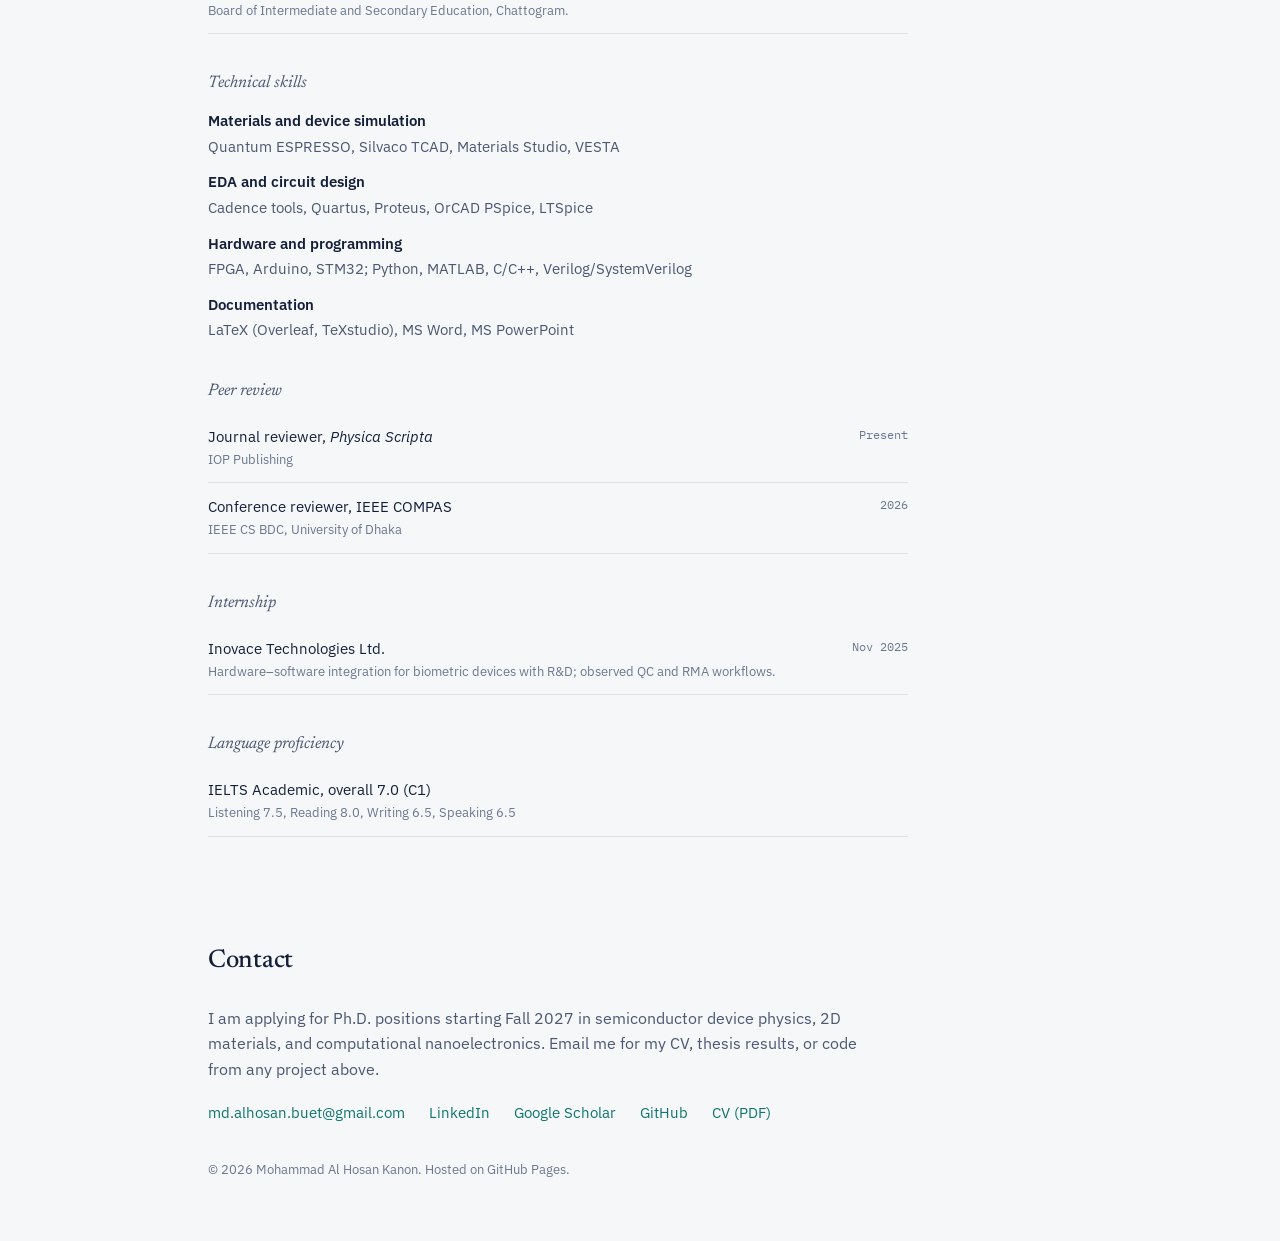
==== commit c63677b7: "Update index.html" ====
--- a/index.html
+++ b/index.html
@@ -3,591 +3,268 @@
 <head>
 <meta charset="UTF-8" />
 <meta name="viewport" content="width=device-width, initial-scale=1.0" />
-<title>Mohammad Al Hosan Kanon — Semiconductor Device Physics &amp; Computational Nanoelectronics</title>
-<meta name="description" content="Academic portfolio of Mohammad Al Hosan Kanon — BUET EEE graduate researching semiconductor device physics, DFT, and 2D materials." />
+<title>Mohammad Al Hosan Kanon | Semiconductor Devices &amp; 2D Materials</title>
+<meta name="description" content="Portfolio of Mohammad Al Hosan Kanon, BUET EEE graduate working on first-principles DFT of 2D van der Waals heterostructures and semiconductor device simulation." />
 <link rel="preconnect" href="https://fonts.googleapis.com">
 <link rel="preconnect" href="https://fonts.gstatic.com" crossorigin>
-<link href="https://fonts.googleapis.com/css2?family=Newsreader:ital,opsz,wght@0,72,400;0,72,500;0,72,600;1,72,400;1,72,500&family=IBM+Plex+Sans:wght@400;500;600&family=IBM+Plex+Mono:wght@400;500&display=swap" rel="stylesheet">
+<link href="https://fonts.googleapis.com/css2?family=Newsreader:ital,opsz,wght@0,72,400;0,72,500;0,72,600;1,72,400&family=IBM+Plex+Sans:wght@400;500;600&family=IBM+Plex+Mono:wght@400;500&display=swap" rel="stylesheet">
 <style>
-  :root{
-    --bg:#f6f7f9;
-    --bg-panel:#ffffff;
-    --bg-panel-2:#eef1f5;
-    --ink:#14203a;
-    --ink-dim:#4b5872;
-    --ink-faint:#8793ab;
-    --teal:#0f766e;
-    --teal-soft:#d8ece9;
-    --amber:#a9762f;
-    --line:rgba(20,32,58,0.10);
-    --line-strong:rgba(20,32,58,0.22);
-    --on-teal:#ffffff;
-    --serif:'Newsreader', serif;
-    --sans:'IBM Plex Sans', sans-serif;
-    --mono:'IBM Plex Mono', monospace;
-  }
-
-  html[data-theme="dark"]{
-    --bg:#0a101d;
-    --bg-panel:#0f1830;
-    --bg-panel-2:#111d3a;
-    --ink:#e7ebf5;
-    --ink-dim:#9aa6bc;
-    --ink-faint:#5b6785;
-    --teal:#49d7cd;
-    --teal-soft:#173836;
-    --amber:#d7ad55;
-    --line:rgba(231,235,245,0.09);
-    --line-strong:rgba(231,235,245,0.18);
-    --on-teal:#06110f;
-  }
-
-  *{box-sizing:border-box;}
-  html{scroll-behavior:smooth;}
-  body{
-    margin:0;
-    background:var(--bg);
-    color:var(--ink);
-    font-family:var(--sans);
-    line-height:1.6;
-    -webkit-font-smoothing:antialiased;
-    transition:background .25s, color .25s;
-  }
-
-  ::selection{background:var(--teal-soft); color:var(--ink);}
-
-  a{color:var(--teal); text-decoration:none;}
-  a:hover{text-decoration:underline;}
-  a:focus-visible, button:focus-visible{outline:2px solid var(--teal); outline-offset:3px;}
-
-  .wrap{max-width:920px; margin:0 auto; padding:0 28px;}
-
-  /* ---------- nav ---------- */
-  header.site-nav{
-    position:sticky; top:0; z-index:20;
-    background:color-mix(in srgb, var(--bg) 88%, transparent);
-    backdrop-filter:blur(10px);
-    border-bottom:1px solid var(--line);
-  }
-  .nav-inner{
-    max-width:920px; margin:0 auto; padding:14px 28px;
-    display:flex; align-items:center; justify-content:space-between;
-    gap:16px;
-  }
-  .nav-mark{
-    font-family:var(--mono); font-size:13px; letter-spacing:0.06em;
-    color:var(--ink-dim); white-space:nowrap;
-  }
-  .nav-mark strong{color:var(--ink); font-weight:500;}
-  nav.links{display:flex; align-items:center; gap:20px; flex-wrap:wrap; font-family:var(--mono); font-size:12.5px;}
-  nav.links a{color:var(--ink-dim); letter-spacing:0.03em; text-transform:uppercase;}
-  nav.links a:hover{color:var(--teal); text-decoration:none;}
-
-  .theme-toggle{
-    display:inline-flex; align-items:center; justify-content:center;
-    width:30px; height:30px; border-radius:50%;
-    border:1px solid var(--line-strong); background:var(--bg-panel);
-    color:var(--ink-dim); cursor:pointer; font-size:14px;
-    transition:border-color .2s, color .2s;
-  }
-  .theme-toggle:hover{border-color:var(--teal); color:var(--teal);}
-
-  /* ---------- hero ---------- */
-  .hero{
-    padding:72px 0 56px;
-    display:grid; grid-template-columns:1fr auto; gap:36px; align-items:center;
-  }
-  .hero-photo{
-    width:220px; height:220px; border-radius:50%;
-    object-fit:cover; border:1px solid var(--line-strong);
-    background:var(--bg-panel-2);
-  }
-  .eyebrow{
-    font-family:var(--mono); font-size:12.5px; letter-spacing:0.14em;
-    color:var(--teal); text-transform:uppercase; margin:0 0 18px;
-    display:flex; align-items:center; gap:10px;
-  }
-  .eyebrow::before{content:''; width:22px; height:1px; background:var(--teal);}
-  .hero h1{
-    font-family:var(--serif); font-weight:500; font-size:clamp(2.1rem, 4.6vw, 3.2rem);
-    line-height:1.08; margin:0 0 14px; color:var(--ink);
-    letter-spacing:-0.01em;
-  }
-  .hero .role{
-    font-family:var(--serif); font-style:italic; font-size:1.2rem; color:var(--ink-dim);
-    margin:0 0 22px; max-width:560px;
-  }
-  .hero p.lede{
-    max-width:560px; color:var(--ink-dim); font-size:1rem; margin:0 0 28px;
-  }
-  .hero-actions{display:flex; gap:14px; flex-wrap:wrap;}
-  .btn{
-    font-family:var(--mono); font-size:12.5px; letter-spacing:0.04em;
-    padding:11px 20px; border-radius:3px; border:1px solid var(--line-strong);
-    color:var(--ink); transition:border-color .2s, color .2s, background .2s;
-  }
-  .btn:hover{border-color:var(--teal); color:var(--teal); text-decoration:none; background:var(--teal-soft);}
-  .btn.primary{background:var(--teal); color:var(--on-teal); border-color:var(--teal); font-weight:500;}
-  .btn.primary:hover{opacity:0.9; color:var(--on-teal);}
-
-  /* ---------- sections ---------- */
-  section{padding:60px 0;}
-  section + section{border-top:1px solid var(--line);}
-  .sec-head{display:flex; align-items:baseline; gap:14px; margin-bottom:30px;}
-  .sec-num{font-family:var(--mono); font-size:12px; color:var(--ink-faint);}
-  h2.sec-title{
-    font-family:var(--serif); font-weight:500; font-size:1.6rem; margin:0; color:var(--ink);
-    letter-spacing:-0.01em;
-  }
-
-  .about-text{max-width:640px; color:var(--ink-dim); font-size:1rem;}
-  .about-text p{margin:0 0 16px;}
-  .about-text strong{color:var(--ink); font-weight:600;}
-
-  .facts{
-    display:grid; grid-template-columns:repeat(3,1fr); gap:1px;
-    background:var(--line); border:1px solid var(--line); border-radius:6px; margin-top:32px;
-    overflow:hidden;
-  }
-  .fact{background:var(--bg-panel); padding:18px 20px;}
-  .fact .num{font-family:var(--serif); font-size:1.5rem; color:var(--teal); font-weight:500;}
-  .fact .label{font-family:var(--mono); font-size:11px; color:var(--ink-faint); text-transform:uppercase; letter-spacing:0.04em; margin-top:4px;}
-
-  /* research interests */
-  .interest-grid{display:grid; grid-template-columns:repeat(2, 1fr); gap:12px 28px;}
-  .interest-item{
-    display:flex; align-items:baseline; gap:12px; padding:12px 0;
-    border-bottom:1px solid var(--line); font-size:0.96rem;
-  }
-  .interest-item .tag{font-family:var(--mono); font-size:11px; color:var(--teal); min-width:26px;}
-
-  /* research experience */
-  .thesis-card{
-    background:var(--bg-panel); border:1px solid var(--line); border-radius:8px;
-    padding:28px 26px;
-  }
-  .thesis-card .thesis-top{
-    display:flex; justify-content:space-between; align-items:baseline; gap:16px; flex-wrap:wrap;
-    margin-bottom:6px;
-  }
-  .thesis-card .thesis-label{font-family:var(--mono); font-size:12px; color:var(--ink-dim); letter-spacing:0.04em;}
-  .thesis-card .status{font-family:var(--mono); font-size:11px; color:var(--amber); font-style:italic;}
-  .thesis-card h3{
-    font-family:var(--serif); font-weight:500; font-size:1.22rem; line-height:1.35;
-    margin:6px 0 12px; color:var(--ink);
-  }
-  .thesis-card .supervisor{color:var(--ink-dim); font-size:0.9rem; font-style:italic; margin-bottom:18px;}
-  .thesis-card ul{margin:0; padding-left:20px; color:var(--ink-dim); font-size:0.95rem;}
-  .thesis-card li{margin-bottom:8px;}
-  .thesis-card li::marker{color:var(--teal);}
-
-  /* publications */
-  .pub{
-    padding:20px 0; border-bottom:1px solid var(--line);
-    display:grid; grid-template-columns:32px 1fr; gap:16px;
-  }
-  .pub:first-child{padding-top:0;}
-  .pub .idx{font-family:var(--mono); color:var(--ink-faint); font-size:13px; padding-top:2px;}
-  .pub h3{font-family:var(--sans); font-weight:600; font-size:0.96rem; margin:0 0 6px; color:var(--ink); line-height:1.4;}
-  .pub .venue{font-family:var(--mono); font-size:11.5px; color:var(--teal); text-transform:uppercase; letter-spacing:0.03em;}
-  .pub .meta{color:var(--ink-faint); font-size:0.85rem; margin-top:4px;}
-  .pub .link{font-family:var(--mono); font-size:11.5px; margin-top:8px; display:inline-block;}
-
-  /* ongoing research */
-  .ongoing-grid{display:grid; gap:16px;}
-  .ongoing-card{
-    border:1px solid var(--line); border-radius:8px; padding:20px 22px;
-    background:var(--bg-panel);
-  }
-  .ongoing-card h3{font-family:var(--sans); font-weight:600; font-size:0.96rem; margin:0 0 8px; color:var(--ink);}
-  .ongoing-card p{color:var(--ink-dim); font-size:0.9rem; margin:0;}
-
-  /* projects */
-  .project-featured{
-    display:grid; grid-template-columns:repeat(2, 1fr); gap:18px; margin-bottom:8px;
-  }
-  .pcard{
-    border:1px solid var(--line); border-radius:8px; padding:22px;
-    background:var(--bg-panel); transition:border-color .2s, transform .2s;
-  }
-  .pcard:hover{border-color:var(--teal); transform:translateY(-2px);}
-  .pcard .term{font-family:var(--mono); font-size:11px; color:var(--ink-faint); text-transform:uppercase; letter-spacing:0.04em;}
-  .pcard h3{font-family:var(--sans); font-weight:600; font-size:0.96rem; margin:8px 0 8px; color:var(--ink); line-height:1.4;}
-  .pcard p{color:var(--ink-dim); font-size:0.88rem; margin:0 0 12px;}
-  .pcard .stack{font-family:var(--mono); font-size:11px; color:var(--teal);}
-  .pcard .repo-link{font-family:var(--mono); font-size:11.5px; margin-top:12px; display:inline-block;}
-
-  .timeline-toggle{margin-top:28px; text-align:center;}
-  .timeline-toggle button{
-    background:none; border:1px dashed var(--line-strong); color:var(--ink-dim);
-    font-family:var(--mono); font-size:12px; padding:10px 22px; border-radius:20px;
-    cursor:pointer; transition:border-color .2s, color .2s;
-  }
-  .timeline-toggle button:hover{border-color:var(--teal); color:var(--teal);}
-
-  #timeline{display:none; margin-top:30px;}
-  #timeline.open{display:block;}
-  .term-block{margin-bottom:30px;}
-  .term-block h4{
-    font-family:var(--mono); font-size:12px; color:var(--amber); text-transform:uppercase;
-    letter-spacing:0.06em; margin:0 0 14px; padding-bottom:8px; border-bottom:1px solid var(--line);
-  }
-  .term-project{padding:12px 0; border-bottom:1px solid var(--line); font-size:0.9rem;}
-  .term-project:last-child{border-bottom:none;}
-  .term-project .tname{color:var(--ink); font-weight:500;}
-  .term-project .tdesc{color:var(--ink-faint); display:block; margin-top:4px; font-size:0.85rem;}
-
-  /* footer / contact */
-  footer{padding:56px 0 50px;}
-  .contact-row{
-    display:flex; gap:26px; flex-wrap:wrap; margin-top:22px;
-    font-family:var(--mono); font-size:13px;
-  }
-  .contact-row a{color:var(--ink-dim);}
-  .contact-row a:hover{color:var(--teal); text-decoration:none;}
-  .fine{color:var(--ink-faint); font-size:12px; margin-top:40px; font-family:var(--mono);}
-
-  @media (max-width:640px){
-    .nav-inner{flex-direction:column; align-items:flex-start; gap:10px;}
-    nav.links{gap:14px;}
-    .facts{grid-template-columns:1fr;}
-    .interest-grid{grid-template-columns:1fr;}
-    .project-featured{grid-template-columns:1fr;}
-    .hero{grid-template-columns:1fr; text-align:left;}
-    .hero-photo{order:-1; width:150px; height:150px;}
-  }
-
-  @media (prefers-reduced-motion: reduce){
-    html{scroll-behavior:auto;}
-    *{transition:none !important;}
-  }
+:root{--bg:#f6f7f9;--panel:#fff;--panel2:#eef1f5;--ink:#14203a;--dim:#4b5872;--faint:#6b7790;--teal:#0f766e;--tealsoft:#d8ece9;--amber:#a9762f;--line:rgba(20,32,58,.10);--line2:rgba(20,32,58,.22);--onteal:#fff;--serif:'Newsreader',Georgia,serif;--sans:'IBM Plex Sans',system-ui,sans-serif;--mono:'IBM Plex Mono',monospace}
+html[data-theme="dark"]{--bg:#0a101d;--panel:#0f1830;--panel2:#111d3a;--ink:#e7ebf5;--dim:#9aa6bc;--faint:#7c88a5;--teal:#49d7cd;--tealsoft:#173836;--amber:#d7ad55;--line:rgba(231,235,245,.09);--line2:rgba(231,235,245,.18);--onteal:#06110f}
+@media(prefers-color-scheme:dark){html:not([data-theme="light"]):not([data-theme="dark"]){--bg:#0a101d;--panel:#0f1830;--panel2:#111d3a;--ink:#e7ebf5;--dim:#9aa6bc;--faint:#7c88a5;--teal:#49d7cd;--tealsoft:#173836;--amber:#d7ad55;--line:rgba(231,235,245,.09);--line2:rgba(231,235,245,.18);--onteal:#06110f}}
+*{box-sizing:border-box}
+html{scroll-behavior:smooth;scroll-padding-top:70px}
+body{margin:0;background:var(--bg);color:var(--ink);font-family:var(--sans);line-height:1.6;-webkit-font-smoothing:antialiased}
+a{color:var(--teal);text-decoration:none}a:hover{text-decoration:underline}
+a:focus-visible,button:focus-visible{outline:2px solid var(--teal);outline-offset:3px}
+.wrap{max-width:920px;margin:0 auto;padding:0 28px}
+header.nav{position:sticky;top:0;z-index:20;background:color-mix(in srgb,var(--bg) 88%,transparent);backdrop-filter:blur(10px);border-bottom:1px solid var(--line)}
+.nav-in{max-width:920px;margin:0 auto;padding:12px 28px;display:flex;align-items:center;justify-content:space-between;gap:16px}
+.mark{font-family:var(--mono);font-size:13px;color:var(--dim);white-space:nowrap}.mark b{color:var(--ink);font-weight:500}
+nav{display:flex;align-items:center;gap:18px;flex-wrap:wrap;font-size:13.5px}
+nav a{color:var(--dim)}nav a:hover{color:var(--teal);text-decoration:none}
+.tt{width:30px;height:30px;border-radius:50%;border:1px solid var(--line2);background:var(--panel);color:var(--dim);cursor:pointer;font-size:14px}
+.tt:hover{border-color:var(--teal);color:var(--teal)}
+.hero{padding:68px 0 52px;display:grid;grid-template-columns:1fr auto;gap:36px;align-items:center}
+.photo{width:210px;height:210px;border-radius:50%;object-fit:cover;border:1px solid var(--line2);background:var(--panel2)}
+.hero h1{font-family:var(--serif);font-weight:500;font-size:clamp(2.1rem,4.6vw,3.2rem);line-height:1.08;margin:0 0 12px;letter-spacing:-.01em}
+.role{font-family:var(--serif);font-style:italic;font-size:1.2rem;color:var(--dim);margin:0 0 18px;max-width:560px}
+.lede{max-width:580px;color:var(--dim);margin:0 0 26px}
+.acts{display:flex;gap:12px;flex-wrap:wrap}
+.btn{font-size:14px;padding:10px 18px;border-radius:4px;border:1px solid var(--line2);color:var(--ink)}
+.btn:hover{border-color:var(--teal);color:var(--teal);text-decoration:none;background:var(--tealsoft)}
+.btn.p{background:var(--teal);color:var(--onteal);border-color:var(--teal);font-weight:500}.btn.p:hover{opacity:.9;color:var(--onteal)}
+section{padding:54px 0}section+section{border-top:1px solid var(--line)}
+h2{font-family:var(--serif);font-weight:500;font-size:1.6rem;margin:0 0 24px;letter-spacing:-.01em}
+h3{font-family:var(--sans);font-weight:600;font-size:.97rem;line-height:1.4;margin:0 0 6px}
+.txt{max-width:660px;color:var(--dim)}.txt p{margin:0 0 14px}.txt b{color:var(--ink);font-weight:600}
+.facts{display:grid;grid-template-columns:repeat(4,1fr);gap:1px;background:var(--line);border:1px solid var(--line);border-radius:6px;margin-top:28px;overflow:hidden}
+.fact{background:var(--panel);padding:16px 18px}.fact b{display:block;font-family:var(--serif);font-size:1.5rem;color:var(--teal);font-weight:500}
+.fact span{font-size:12.5px;color:var(--faint)}
+.chips{display:flex;flex-wrap:wrap;gap:10px}
+.chip{border:1px solid var(--line2);border-radius:20px;padding:6px 14px;font-size:.92rem;background:var(--panel)}
+.card{background:var(--panel);border:1px solid var(--line);border-radius:8px;padding:24px 24px;margin-bottom:16px}
+.card .top{display:flex;justify-content:space-between;gap:12px;flex-wrap:wrap;font-family:var(--mono);font-size:12px;color:var(--dim)}
+.card h3{font-family:var(--serif);font-weight:500;font-size:1.15rem;margin:8px 0 10px}
+.sup{color:var(--dim);font-size:.9rem;font-style:italic;margin:0 0 14px}
+.card ul{margin:0;padding-left:20px;color:var(--dim);font-size:.94rem}.card li{margin-bottom:6px}.card li::marker{color:var(--teal)}
+.st{color:var(--amber)}
+.sub{font-family:var(--serif);font-style:italic;color:var(--dim);font-size:1.05rem;margin:28px 0 8px}.sub:first-of-type{margin-top:0}
+.pub{padding:16px 0;border-bottom:1px solid var(--line)}
+.venue{font-family:var(--mono);font-size:12px;color:var(--teal)}
+.meta{color:var(--faint);font-size:.86rem;margin-top:3px}
+.badge{font-family:var(--mono);font-size:11px;border:1px solid var(--amber);color:var(--amber);border-radius:10px;padding:1px 8px;margin-left:6px;white-space:nowrap}
+.lnk{font-size:.86rem;display:inline-block;margin-top:6px}
+.col{max-width:700px}.col .sub{margin-top:36px}.col .sub:first-child{margin-top:0}
+.two{display:grid;grid-template-columns:1fr 1fr;gap:16px}
+.row{display:flex;justify-content:space-between;gap:16px;padding:12px 0;border-bottom:1px solid var(--line);font-size:.94rem}
+.row small{display:block;color:var(--faint);font-size:.84rem}
+.row .d{font-family:var(--mono);font-size:12px;color:var(--faint);white-space:nowrap}
+.skills dt{font-weight:600;font-size:.92rem;margin-top:12px}.skills dd{margin:2px 0 0;color:var(--dim);font-size:.92rem}
+.pgrid{display:grid;grid-template-columns:1fr 1fr;gap:16px}
+.pc{border:1px solid var(--line);border-radius:8px;padding:20px;background:var(--panel)}
+.pc small{font-size:12px;color:var(--faint)}.pc p{color:var(--dim);font-size:.88rem;margin:6px 0 10px}.pc .s{font-size:12px;color:var(--teal)}
+#tl{display:none;margin-top:24px}#tl.open{display:block}
+.tb{background:none;border:1px dashed var(--line2);color:var(--dim);font:inherit;font-size:13.5px;padding:9px 20px;border-radius:20px;cursor:pointer}
+.tb:hover{border-color:var(--teal);color:var(--teal)}
+.tp{padding:10px 0;border-bottom:1px solid var(--line);font-size:.9rem}.tp i{display:block;color:var(--faint);font-style:normal;font-size:.85rem}
+.tl-h{font-size:12.5px;color:var(--amber);margin:20px 0 4px;font-weight:600}
+footer{padding:50px 0}.crow{display:flex;gap:24px;flex-wrap:wrap;margin-top:18px;font-size:.95rem}
+.fine{color:var(--faint);font-size:12.5px;margin-top:34px}
+@media(max-width:640px){.nav-in{flex-direction:column;align-items:flex-start;gap:8px}.facts{grid-template-columns:1fr 1fr}.two,.pgrid{grid-template-columns:1fr}.hero{grid-template-columns:1fr}.photo{order:-1;width:140px;height:140px}}
+@media(prefers-reduced-motion:reduce){html{scroll-behavior:auto}}
 </style>
 </head>
 <body>
-
-<header class="site-nav">
-  <div class="nav-inner">
-    <span class="nav-mark"><strong>M. A. H. Kanon</strong> / EEE, BUET</span>
-    <nav class="links">
-      <a href="#about">About</a>
-      <a href="#interests">Research</a>
-      <a href="#experience">Thesis</a>
-      <a href="#publications">Publications</a>
-      <a href="#projects">Projects</a>
-      <a href="#contact">Contact</a>
-      <button class="theme-toggle" id="themeToggle" type="button" aria-label="Toggle dark mode" title="Toggle dark mode">&#9789;</button>
-    </nav>
-  </div>
-</header>
+<header class="nav"><div class="nav-in">
+<span class="mark"><b>M. A. H. Kanon</b> / EEE, BUET</span>
+<nav><a href="#about">About</a><a href="#research">Research</a><a href="#publications">Publications</a><a href="#projects">Projects</a><a href="#more">Awards &amp; service</a><a href="#contact">Contact</a>
+<button class="tt" id="tt" type="button" aria-label="Toggle dark mode">&#9789;</button></nav>
+</div></header>
 
 <main class="wrap">
-
-  <!-- ================= HERO ================= -->
-  <section class="hero" id="top">
-    <div>
-      <p class="eyebrow">Dhaka, Bangladesh &middot; BUET EEE</p>
-      <h1>Mohammad Al Hosan Kanon</h1>
-      <p class="role">Semiconductor device physics &amp; computational nanoelectronics</p>
-      <p class="lede">
-        Recent graduate in Electrical and Electronic Engineering from Bangladesh University of
-        Engineering and Technology (BUET), specializing in Electronics and Photonics. My
-        undergraduate thesis uses first-principles DFT to study contact modulation in
-        metal&ndash;2D&nbsp;TMD heterostructures. I also work in analog/RF circuit design and VLSI.
-      </p>
-      <div class="hero-actions">
-        <a class="btn primary" href="CV_MohammadAlHosanKanon.pdf">Download CV</a>
-        <a class="btn" href="#publications">See publications</a>
-        <a class="btn" href="#projects">See undergraduate projects</a>
-      </div>
-    </div>
-    <img class="hero-photo" src="profile.jpg" alt="Mohammad Al Hosan Kanon" />
-  </section>
-
-  <!-- ================= ABOUT ================= -->
-  <section id="about">
-    <div class="sec-head"><span class="sec-num">01</span><h2 class="sec-title">About</h2></div>
-    <div class="about-text">
-      <p>
-        I completed my B.Sc. in Electrical and Electronic Engineering at BUET (Dec 2021&ndash;Jun 2026),
-        majoring in <strong>Electronics and Photonics</strong>, with a final CGPA of <strong>3.78/4.00</strong>
-        &mdash; including <strong>4.00/4.00</strong> in each of my final two terms.
-      </p>
-      <p>
-        My research centers on <strong>semiconductor device physics, computational nanoelectronics,
-        2D materials, and first-principles simulation using Density Functional Theory (DFT)</strong>.
-        My undergraduate thesis, supervised by Dr. Sharif Mohammad Mominuzzaman, investigates how
-        strain and electric fields modulate contact behavior at metal&ndash;2D TMD heterostructure
-        interfaces using Quantum ESPRESSO.
-      </p>
-      <p>
-        Alongside this, I have a secondary background in <strong>analog/RF circuit design, VLSI systems,
-        and machine learning for signal analysis</strong> &mdash; developed through coursework, lab
-        projects, and four IEEE conference publications across my undergraduate years.
-      </p>
-    </div>
-
-    <div class="facts">
-      <div class="fact"><div class="num">3.78</div><div class="label">CGPA / 4.00</div></div>
-      <div class="fact"><div class="num">4</div><div class="label">IEEE Publications</div></div>
-      <div class="fact"><div class="num">2026</div><div class="label">Graduating Class</div></div>
-    </div>
-  </section>
-
-  <!-- ================= RESEARCH INTERESTS ================= -->
-  <section id="interests">
-    <div class="sec-head"><span class="sec-num">02</span><h2 class="sec-title">Research Interests</h2></div>
-    <div class="interest-grid">
-      <div class="interest-item"><span class="tag">01</span> Semiconductor Device Physics</div>
-      <div class="interest-item"><span class="tag">02</span> Computational Nanoelectronics</div>
-      <div class="interest-item"><span class="tag">03</span> Density Functional Theory (DFT)</div>
-      <div class="interest-item"><span class="tag">04</span> 2D Materials &amp; Heterostructures</div>
-      <div class="interest-item"><span class="tag">05</span> Analog &amp; RF Integrated Circuits</div>
-      <div class="interest-item"><span class="tag">06</span> VLSI &amp; Digital Design</div>
-    </div>
-  </section>
-
-  <!-- ================= RESEARCH EXPERIENCE ================= -->
-  <section id="experience">
-    <div class="sec-head"><span class="sec-num">03</span><h2 class="sec-title">Research Experience</h2></div>
-    <div class="thesis-card">
-      <div class="thesis-top">
-        <span class="thesis-label">Undergraduate Thesis &middot; 2025&ndash;2026</span>
-        <span class="status">Journal manuscript in preparation</span>
-      </div>
-      <h3>Metal&ndash;2D TMD Semiconductor Heterostructure Contact Modulation Using Electric Field and Strain Effects via First-Principles DFT Calculations</h3>
-      <p class="supervisor">Supervisor: Dr. Sharif Mohammad Mominuzzaman, Professor, Department of EEE, BUET</p>
-      <ul>
-        <li>Performed first-principles DFT simulations of metal&ndash;TMD heterostructures using Quantum ESPRESSO.</li>
-        <li>Investigated strain- and electric-field-induced modulation of Schottky contact characteristics and electronic properties.</li>
-        <li>Analyzed charge transfer, electrostatic potential profiles, and band alignment at metal&ndash;semiconductor interfaces.</li>
-      </ul>
-    </div>
-  </section>
-
-  <!-- ================= PUBLICATIONS ================= -->
-  <section id="publications">
-    <div class="sec-head"><span class="sec-num">04</span><h2 class="sec-title">Conference Publications</h2></div>
-
-    <div class="pub">
-      <span class="idx">01</span>
-      <div>
-        <h3>Design and Simulation of a Class-A Common-Emitter RF Power Amplifier for the 433&nbsp;MHz ISM Band in Cadence Virtuoso</h3>
-        <div class="venue">ICECTE 2026</div>
-        <div class="meta">M. A. H. Kanon <em>et al.</em>, Proc. 5th Int. Conf. Electrical, Computer &amp; Telecommunication Engineering, Rajshahi, Bangladesh, 2026, pp. 1&ndash;6.</div>
-        <a class="link" href="https://doi.org/10.1109/ICECTE69292.2026.11429413" target="_blank" rel="noopener">View on IEEE Xplore &rarr;</a>
-      </div>
-    </div>
-
-    <div class="pub">
-      <span class="idx">02</span>
-      <div>
-        <h3>IoT-Based Real-Time Monitoring and Preservation System for Small-Scale Fruit Storage</h3>
-        <div class="venue">ICECTE 2026</div>
-        <div class="meta">M. A. H. Kanon <em>et al.</em>, Proc. 5th Int. Conf. Electrical, Computer &amp; Telecommunication Engineering, Rajshahi, Bangladesh, 2026, pp. 1&ndash;6.</div>
-        <a class="link" href="https://doi.org/10.1109/ICECTE69292.2026.11429225" target="_blank" rel="noopener">View on IEEE Xplore &rarr;</a>
-      </div>
-    </div>
-
-    <div class="pub">
-      <span class="idx">03</span>
-      <div>
-        <h3>Design and Implementation of a Dual-Mode Floor Mopping Robot</h3>
-        <div class="venue">IEEE RAAICON 2025</div>
-        <div class="meta">M. A. H. Kanon <em>et al.</em>, 2025 IEEE 4th Int. Conf. Robotics, Automation, AI &amp; IoT, Dhaka, Bangladesh, 2025, pp. 421&ndash;426.</div>
-        <a class="link" href="https://doi.org/10.1109/RAAICON69033.2025.11502377" target="_blank" rel="noopener">View on IEEE Xplore &rarr;</a>
-      </div>
-    </div>
-
-    <div class="pub">
-      <span class="idx">04</span>
-      <div>
-        <h3>Bridging Spectral Specificity and Semantic Generalization for Respiratory Sound Classification: A Comparative Study of MFCCs and Augmented YAMNet Embeddings</h3>
-        <div class="venue">IEEE QPAIN 2026</div>
-        <div class="meta">Md. Al Amin, M. A. H. Kanon, Md. Muaz Rahman, 2026 IEEE 2nd Int. Conf. Quantum Photonics, AI &amp; Networking, Chittagong, Bangladesh, 2026, pp. 1&ndash;6.</div>
-        <a class="link" href="https://doi.org/10.1109/QPAIN69676.2026.11546080" target="_blank" rel="noopener">View on IEEE Xplore &rarr;</a>
-      </div>
-    </div>
-  </section>
-
-  <!-- ================= ONGOING RESEARCH ================= -->
-  <section id="ongoing">
-    <div class="sec-head"><span class="sec-num">05</span><h2 class="sec-title">Ongoing Research Activities</h2></div>
-    <div class="ongoing-grid">
-      <div class="ongoing-card">
-        <h3>Dual-Flow RTL-to-GDSII Implementation of a Parameterized MAC Unit</h3>
-        <p>A comparative study of commercial and open-source EDA toolchains for a parameterized multiply-accumulate unit, from RTL through GDSII.</p>
-      </div>
-      <div class="ongoing-card">
-        <h3>A Portable Measurement Architecture for Multi-Modal LED Analysis</h3>
-        <p>Scalable data normalization framework for multi-modal LED characterization measurements.</p>
-      </div>
-    </div>
-  </section>
-
-  <!-- ================= PROJECTS ================= -->
-  <section id="projects">
-    <div class="sec-head"><span class="sec-num">06</span><h2 class="sec-title">Undergraduate Projects</h2></div>
-
-    <div class="project-featured">
-      <div class="pcard">
-        <span class="term">Level 4 &middot; Term 1</span>
-        <h3>Class-A Common-Emitter RF Power Amplifier, 433&nbsp;MHz ISM Band</h3>
-        <p>Designed in Cadence Virtuoso (90nm gpdk090): 10.11&nbsp;dB gain, 18.01&nbsp;dBm P<sub>sat</sub>, 7.52% PAE, with S&#8321;&#8321;&nbsp;&asymp;&nbsp;&minus;33.5&nbsp;dB matching.</p>
-        <span class="stack">Cadence Virtuoso &middot; RF Design &middot; QUCS Studio</span><br/>
-        <a class="repo-link" href="https://github.com/mohammad-al-hosan/Class_A_RF_Power_Amplifier_433MHz.git" target="_blank" rel="noopener">View on GitHub &rarr;</a>
-      </div>
-
-      <div class="pcard">
-        <span class="term">Level 4 &middot; Term 1</span>
-        <h3>IoT-Based Real-Time Fruit Storage Monitoring System</h3>
-        <p>Arduino Mega + ESP8266, DHT22/MQ135 sensing, relay-controlled Peltier cooling and misting, with Arduino IoT Cloud logging and remote override.</p>
-        <span class="stack">Embedded Systems &middot; IoT &middot; Cloud Integration</span><br/>
-        <a class="repo-link" href="https://github.com/mohammad-al-hosan/IOT_Fruit_Storage_System.git" target="_blank" rel="noopener">View on GitHub &rarr;</a>
-      </div>
-
-      <div class="pcard">
-        <span class="term">Level 3 &middot; Term 1</span>
-        <h3>Fast-Decoupled Load Flow (FDLF) Study</h3>
-        <p>Implemented FDLF in MATLAB across IEEE 4&ndash;30 bus test systems; faster convergence than Newton&ndash;Raphson at comparable accuracy.</p>
-        <span class="stack">MATLAB &middot; Power Systems</span>
-      </div>
-
-      <div class="pcard">
-        <span class="term">Level 3 &middot; Term 2</span>
-        <h3>UART Design in Verilog for FPGA Implementation</h3>
-        <p>Moore FSM-based Tx/Rx modules with parity checking; verified via testbench simulation and demonstrated on CPLD/FPGA hardware.</p>
-        <span class="stack">Verilog &middot; FPGA</span>
-      </div>
-    </div>
-
-    <div class="timeline-toggle">
-      <button id="toggleTimeline" type="button" aria-expanded="false" aria-controls="timeline">
-        Show full undergraduate project timeline (Level 2&ndash;4)
-      </button>
-    </div>
-
-    <div id="timeline">
-      <div class="term-block">
-        <h4>Level 3 &middot; Term 2</h4>
-        <div class="term-project">
-          <span class="tname">Mop Bot &mdash; Autonomous Floor Cleaner</span>
-          <span class="tdesc">Ultrasonic sensing and obstacle avoidance; later extended into the IEEE RAAICON 2025 paper above with Bluetooth control and gyroscope-assisted navigation.</span>
-        </div>
-        <div class="term-project">
-          <span class="tname">Smart Grid Type UPS Using Bidirectional Inverter</span>
-          <span class="tdesc">Push&ndash;pull inverter with solar charging, automatic load shifting, and validated frequency/load stability.</span>
-        </div>
-      </div>
-
-      <div class="term-block">
-        <h4>Level 3 &middot; Term 1</h4>
-        <div class="term-project">
-          <span class="tname">Low-Power FM Transmitter for Wireless Audio Communication</span>
-          <span class="tdesc">Electret microphone front-end, 2N2222 amplifier stage, tunable LC oscillator for short-range FM audio transmission.</span>
-        </div>
-        <div class="term-project">
-          <span class="tname">Pulmonary Disease Detection Using MFCC and KNN</span>
-          <span class="tdesc">MFCC feature extraction with a KNN classifier for respiratory sound classification; later extended into the IEEE QPAIN 2026 paper above.</span>
-        </div>
-      </div>
-
-      <div class="term-block">
-        <h4>Level 2 &middot; Term 2</h4>
-        <div class="term-project">
-          <span class="tname">PSpice-Based PID Controller Design and Tuning</span>
-          <span class="tdesc">Op-amp based P/I/D blocks with manually tuned gains, evaluated across step, square, triangular, and sinusoidal inputs.</span>
-        </div>
-        <div class="term-project">
-          <span class="tname">Squirrel-Cage Induction Motor Rewinding &amp; Parameter Measurement</span>
-          <span class="tdesc">Full rewind and equivalent-circuit parameter extraction via DC, no-load, and blocked-rotor tests; torque&ndash;speed curves in MATLAB Simulink.</span>
-        </div>
-      </div>
-
-      <div class="term-block">
-        <h4>Level 2 &middot; Term 1</h4>
-        <div class="term-project">
-          <span class="tname">Numerical Solution of the 2D Poisson's Equation</span>
-          <span class="tdesc">Finite Difference Method implementation in MATLAB for electrostatic potential and field-vector visualization under varying charge/boundary conditions.</span>
-        </div>
-      </div>
-    </div>
-  </section>
-
-  <!-- ================= CONTACT ================= -->
-  <footer id="contact">
-    <div class="sec-head"><span class="sec-num">07</span><h2 class="sec-title">Contact</h2></div>
-    <p class="about-text">
-      I'm looking to pursue a Ph.D. in semiconductor device physics, computational nanoelectronics,
-      or 2D materials research. Feel free to reach out &mdash; I'm happy to share my full CV, thesis
-      progress, or code for any of the projects above.
-    </p>
-    <div class="contact-row">
-      <a href="mailto:2006090@eee.buet.ac.bd" class="email-link">2006090@eee.buet.ac.bd</a>
-      <a href="https://www.linkedin.com/in/md-al-hosan/" target="_blank" rel="noopener">LinkedIn</a>
-      <a href="https://github.com/mohammad-al-hosan" target="_blank" rel="noopener">GitHub</a>
-      <a href="CV_MohammadAlHosanKanon.pdf">Download CV (PDF)</a>
-    </div>
-    <p class="fine">&copy; 2026 Mohammad Al Hosan Kanon. Built with plain HTML/CSS, hosted on GitHub Pages.</p>
-  </footer>
-
+<section class="hero" id="top">
+<div>
+<h1>Mohammad Al Hosan Kanon</h1>
+<p class="role">Semiconductor devices, electronic materials, and first-principles simulation of 2D heterostructures</p>
+<p class="lede">Currently researching TCAD-based semiconductor devices, with a background in first-principles (DFT) studies of 2D van der Waals heterostructures.</p>
+<div class="acts"><a class="btn p" href="CV_MohammadAlHosanKanon.pdf">Download CV</a><a class="btn" href="#publications">Publications</a><a class="btn" href="#contact">Contact</a></div>
+</div>
+<img class="photo" src="profile.jpg" alt="Mohammad Al Hosan Kanon" />
+</section>
+
+<section id="about">
+<h2>About</h2>
+<div class="txt">
+<p>I graduated from the Department of EEE at BUET (Dec 2021 to June 2026) with a CGPA of <b>3.78/4.00</b>, including <b>4.00/4.00</b> in my senior year.</p>
+<p>My main work is <b>first-principles DFT of van der Waals heterostructures</b> (Quantum ESPRESSO) and <b>TCAD simulation of nanoscale transistors</b> (Silvaco). Alongside this I have worked on analog/RF design, digital VLSI flows, embedded systems, and applied machine learning.</p>
+</div>
+<div class="facts">
+<div class="fact"><b>3.78</b><span>CGPA out of 4.00</span></div>
+<div class="fact"><b>4</b><span>papers on IEEE Xplore</span></div>
+<div class="fact"><b>4</b><span>manuscripts under review</span></div>
+<div class="fact"><b>7.0</b><span>IELTS Academic, C1</span></div>
+</div>
+</section>
+
+<section id="research">
+<h2>Research</h2>
+<div class="chips" style="margin-bottom:28px"><span class="chip">Semiconductor devices</span><span class="chip">Electronic materials</span><span class="chip">Nanoelectronics</span><span class="chip">Nanotechnology</span></div>
+
+<div class="card">
+<div class="top"><span>Undergraduate thesis, Apr 2025 to June 2026</span><span class="st">Journal extension under review</span></div>
+<h3>Schottky-to-Ohmic Contact Modulation in Graphene/Janus MoSeTe van der Waals Heterostructures via Electric Field and Biaxial Strain: A First-Principles Study</h3>
+<p class="sup">Supervisor: Prof. Dr. Sharif Mohammad Mominuzzaman, Professor and Head, Department of EEE, BUET</p>
+<ul>
+<li>Identified multiple independent pathways to a fully Ohmic Graphene/MoSeTe contact by tuning the Schottky barrier with electric field and biaxial strain.</li>
+<li>Proposed a 2D field-effect transistor architecture that uses the tunable contact behavior.</li>
+<li>A companion study on the 1T-NbS<sub>2</sub>/Janus 2H-MoSeTe heterostructure is submitted to <i>Nanoscale Advances</i>.</li>
+</ul>
+</div>
+
+<div class="card">
+<div class="top"><span>Research project, Feb 2026 to Aug 2026</span><span class="st">ICECE 2026, under review</span></div>
+<h3>Mitigation of Short-Channel Effects in 20 nm Double-Gate MOSFETs via Step Oxide, Dual-Material Gate, and Halo Doping</h3>
+<p class="sup">Supervisor: Prof. Dr. Sharif Mohammad Mominuzzaman</p>
+<ul><li>Achieved a 60% reduction in DIBL and a nearly sixfold improvement in I<sub>ON</sub>/I<sub>OFF</sub> using step-oxide, dual-material-gate, and halo-doping engineering (Silvaco TCAD).</li></ul>
+</div>
+</section>
+
+<section id="publications">
+<h2>Publications</h2>
+
+<p class="sub">Journal</p>
+<div class="pub">
+<h3>Schottky-to-Ohmic Contact Modulation in 1T-NbS<sub>2</sub>/Janus 2H-MoSeTe van der Waals Heterostructures via Electric Field and Biaxial Strain: A First-Principles Study<span class="badge">under review</span></h3>
+<div class="venue">Nanoscale Advances</div>
+<div class="meta">M. A. H. Kanon and S. M. Mominuzzaman</div>
+</div>
+
+<p class="sub">Conference: devices, circuits, and VLSI</p>
+<div class="pub">
+<h3>Mitigation of Short-Channel Effects in 20 nm Double-Gate MOSFETs via Step Oxide, Dual-Material Gate, and Halo Doping<span class="badge">under review</span></h3>
+<div class="venue">ICECE 2026, Dhaka</div>
+<div class="meta">M. A. H. Kanon and S. M. Mominuzzaman</div>
+</div>
+<div class="pub">
+<h3>Design and Simulation of a Class-A Common-Emitter RF Power Amplifier for the 433 MHz ISM Band in Cadence Virtuoso</h3>
+<div class="venue">ICECTE 2026, Rajshahi</div>
+<div class="meta">M. A. H. Kanon, S. A. Rifat, I. Ahmad, and M. A. Islam. Proc. 5th Int. Conf. Electrical, Computer &amp; Telecommunication Engineering, pp. 1&ndash;6.</div>
+<a class="lnk" href="https://doi.org/10.1109/ICECTE69292.2026.11429413" target="_blank" rel="noopener">IEEE Xplore</a>
+</div>
+<div class="pub">
+<h3>Synthesis Constraint Sweep and Physical Implementation of a Parameterized MAC Unit: Cross-Toolchain Validation on Commercial 45 nm and Open-Source 130 nm Processes<span class="badge">under review</span></h3>
+<div class="venue">ICECE 2026, Dhaka</div>
+<div class="meta">M. A. H. Kanon, S. T. Islam, N. Sadik, S. A. Rifat, I. Ahmad, M. A. Islam, and A. Sarkar</div>
+</div>
+
+<p class="sub">Conference: embedded systems and applied machine learning</p>
+<div class="pub">
+<h3>IoT-Based Real-Time Monitoring and Preservation System for Small-Scale Fruit Storage</h3>
+<div class="venue">ICECTE 2026, Rajshahi</div>
+<div class="meta">M. A. H. Kanon, M. M. Rahman, P. Mobarak, and M. Al Amin. Proc. 5th Int. Conf. Electrical, Computer &amp; Telecommunication Engineering, pp. 1&ndash;6.</div>
+<a class="lnk" href="https://doi.org/10.1109/ICECTE69292.2026.11429225" target="_blank" rel="noopener">IEEE Xplore</a>
+</div>
+<div class="pub">
+<h3>Design and Implementation of a Dual-Mode Floor Mopping Robot</h3>
+<div class="venue">IEEE RAAICON 2025, Dhaka</div>
+<div class="meta">M. A. H. Kanon, I. Ahmad, D. A. Saha, M. A. Amin, N. Tasnim, and P. Mobarak. pp. 421&ndash;426.</div>
+<a class="lnk" href="https://doi.org/10.1109/RAAICON69033.2025.11502377" target="_blank" rel="noopener">IEEE Xplore</a>
+</div>
+<div class="pub">
+<h3>Bridging Spectral Specificity and Semantic Generalization for Respiratory Sound Classification: A Comparative Study of MFCCs and Augmented YAMNet Embeddings</h3>
+<div class="venue">IEEE QPAIN 2026, Chittagong</div>
+<div class="meta">M. Al Amin, M. A. H. Kanon, and M. M. Rahman. pp. 1&ndash;6.</div>
+<a class="lnk" href="https://doi.org/10.1109/QPAIN69676.2026.11546080" target="_blank" rel="noopener">IEEE Xplore</a>
+</div>
+<div class="pub">
+<h3>Machine Learning-Based Optical Quality Classification of LEDs Using a Low-Cost Optical Characterization System<span class="badge">under review</span></h3>
+<div class="venue">ICECE 2026, Dhaka</div>
+<div class="meta">M. A. H. Kanon, M. A. Islam, I. Ahmad, S. A. Rifat, and S. T. Islam</div>
+</div>
+</section>
+
+<section id="projects">
+<h2>Selected projects</h2>
+<div class="pgrid">
+<div class="pc"><small>Level 4, Term 2</small><h3>RTL-to-GDSII implementation of an optimised MAC unit</h3><p>Parameterized multiply-accumulate unit taken from RTL to GDSII on two flows: commercial Cadence Genus/Innovus (GPDK045, 45 nm) and open-source OpenROAD (IHP SG13G2, 130 nm). Extended into the ICECE 2026 paper above.</p><span class="s">SystemVerilog, Cadence Genus/Innovus, OpenROAD</span></div>
+<div class="pc"><small>Level 4, Term 2</small><h3>Optical quality classification of LEDs</h3><p>Low-cost measurement setup with a BPW34 photodiode and TCS34725 sensor on Arduino, feeding feature-engineered KNN and Random Forest classifiers, with a Streamlit interface. Extended into the ICECE 2026 paper above.</p><span class="s">Python (scikit-learn, pandas), Streamlit, Arduino, PySerial</span></div>
+<div class="pc"><small>Level 4, Term 2</small><h3>Electrical services design, 10-storey residential building</h3><p>Load estimation, wiring, and distribution design for a multi-storied residential building, drawn in AutoCAD.</p><span class="s">AutoCAD, load estimation, distribution design</span></div>
+<div class="pc"><small>Level 4, Term 1</small><h3>Class-A RF power amplifier, 433 MHz</h3><p>Cadence Virtuoso (90 nm gpdk090): 10.11 dB gain, 18.01 dBm P<sub>sat</sub>, 7.52% PAE, S<sub>11</sub> of about &minus;33.5 dB.</p><span class="s">Cadence Virtuoso, RF design, QUCS Studio</span><br><a class="lnk" href="https://github.com/mohammad-al-hosan/Class_A_RF_Power_Amplifier_433MHz.git" target="_blank" rel="noopener">GitHub</a></div>
+<div class="pc"><small>Level 4, Term 1</small><h3>IoT fruit storage monitor</h3><p>Arduino Mega with ESP8266, DHT22 and MQ135 sensing, relay-driven Peltier cooling and misting, cloud logging with remote override.</p><span class="s">Embedded systems, IoT</span><br><a class="lnk" href="https://github.com/mohammad-al-hosan/IOT_Fruit_Storage_System.git" target="_blank" rel="noopener">GitHub</a></div>
+<div class="pc"><small>Level 3, Term 1</small><h3>Fast-decoupled load flow</h3><p>MATLAB implementation on IEEE 4 to 30 bus systems; faster convergence than Newton&ndash;Raphson at comparable accuracy.</p><span class="s">MATLAB, power systems</span></div>
+<div class="pc"><small>Level 3, Term 2</small><h3>UART in Verilog on FPGA</h3><p>Moore FSM transmitter and receiver with parity checking, verified by testbench and demonstrated on CPLD/FPGA hardware.</p><span class="s">Verilog, FPGA</span></div>
+</div>
+<div style="text-align:center;margin-top:24px"><button class="tb" id="tb" type="button" aria-expanded="false" aria-controls="tl">Show earlier projects (Level 2 to 3)</button></div>
+<div id="tl">
+<div class="tl-h">Level 3, Term 2</div>
+<div class="tp">Autonomous mop bot<i>Ultrasonic obstacle avoidance; extended into the RAAICON 2025 paper.</i></div>
+<div class="tp">Smart-grid UPS with bidirectional inverter<i>Push&ndash;pull inverter with solar charging and automatic load shifting.</i></div>
+<div class="tl-h">Level 3, Term 1</div>
+<div class="tp">Low-power FM transmitter<i>Electret microphone front end, 2N2222 amplifier, tunable LC oscillator.</i></div>
+<div class="tp">Pulmonary disease detection with MFCC and KNN<i>Respiratory sound classification; extended into the QPAIN 2026 paper.</i></div>
+<div class="tl-h">Level 2</div>
+<div class="tp">PSpice PID controller design and tuning<i>Op-amp P/I/D blocks evaluated on step, square, triangular, and sinusoidal inputs.</i></div>
+<div class="tp">Induction motor rewinding and parameter measurement<i>Equivalent-circuit extraction from DC, no-load, and blocked-rotor tests.</i></div>
+<div class="tp">2D Poisson equation by finite differences<i>MATLAB electrostatic potential and field visualization for varying boundary conditions.</i></div>
+</div>
+</section>
+
+<section id="more">
+<h2>Awards, skills, and service</h2>
+<div class="col">
+<p class="sub">Awards and scholarships</p>
+<div class="row"><div>Dean's List Award<small>BUET. GPA of 3.75 or higher across two consecutive regular terms.</small></div><span class="d">2026</span></div>
+<div class="row"><div>University Merit Scholarship<small>BUET. Perfect 4.00 GPA in Level-4 Term-I and Term-II.</small></div><span class="d">2025&ndash;26</span></div>
+<div class="row"><div>University Stipend Scholarship<small>BUET. GPA of 3.92 in Level-3 Term-II.</small></div><span class="d">2025</span></div>
+<div class="row"><div>Government Board Scholarship, SSC<small>Board of Intermediate and Secondary Education, Chattogram.</small></div><span class="d">2018</span></div>
+
+<p class="sub">Technical skills</p>
+<dl class="skills" style="margin:0">
+<dt>Materials and device simulation</dt><dd>Quantum ESPRESSO, Silvaco TCAD, Materials Studio, VESTA</dd>
+<dt>EDA and circuit design</dt><dd>Cadence tools, Quartus, Proteus, OrCAD PSpice, LTSpice</dd>
+<dt>Hardware and programming</dt><dd>FPGA, Arduino, STM32; Python, MATLAB, C/C++, Verilog/SystemVerilog</dd>
+<dt>Documentation</dt><dd>LaTeX (Overleaf, TeXstudio), MS Word, MS PowerPoint</dd>
+</dl>
+
+<p class="sub">Peer review</p>
+<div class="row"><div>Journal reviewer, <i>Physica Scripta</i><small>IOP Publishing</small></div><span class="d">Present</span></div>
+<div class="row"><div>Conference reviewer, IEEE COMPAS<small>IEEE CS BDC, University of Dhaka</small></div><span class="d">2026</span></div>
+
+<p class="sub">Internship</p>
+<div class="row"><div>Inovace Technologies Ltd.<small>Hardware&ndash;software integration for biometric devices with R&amp;D; observed QC and RMA workflows.</small></div><span class="d">Nov 2025</span></div>
+
+<p class="sub">Language proficiency</p>
+<div class="row"><div>IELTS Academic, overall 7.0 (C1)<small>Listening 7.5, Reading 8.0, Writing 6.5, Speaking 6.5</small></div></div>
+</div>
+</section>
+
+<footer id="contact">
+<h2>Contact</h2>
+<p class="txt">I am applying for Ph.D. positions starting Fall 2027 in semiconductor device physics, 2D materials, and computational nanoelectronics. Email me for my CV, thesis results, or code from any project above.</p>
+<div class="crow">
+<a href="mailto:md.alhosan.buet@gmail.com">md.alhosan.buet@gmail.com</a>
+<a href="https://www.linkedin.com/in/md-al-hosan" target="_blank" rel="noopener">LinkedIn</a>
+<a href="https://scholar.google.com/citations?user=BAxNnlMAAAAJ&amp;hl=en" target="_blank" rel="noopener">Google Scholar</a>
+<a href="https://github.com/mohammad-al-hosan" target="_blank" rel="noopener">GitHub</a>
+<a href="CV_MohammadAlHosanKanon.pdf">CV (PDF)</a>
+</div>
+<p class="fine">&copy; 2026 Mohammad Al Hosan Kanon. Hosted on GitHub Pages.</p>
+</footer>
 </main>
 
 <script>
-  (function(){
-    var root = document.documentElement;
-    var toggle = document.getElementById('themeToggle');
-    var saved = localStorage.getItem('theme');
-    if(saved === 'dark'){
-      root.setAttribute('data-theme','dark');
-      toggle.textContent = '\u2600';
-    }
-    toggle.addEventListener('click', function(){
-      var isDark = root.getAttribute('data-theme') === 'dark';
-      if(isDark){
-        root.removeAttribute('data-theme');
-        localStorage.setItem('theme','light');
-        toggle.textContent = '\u263D';
-      } else {
-        root.setAttribute('data-theme','dark');
-        localStorage.setItem('theme','dark');
-        toggle.textContent = '\u2600';
-      }
-    });
-
-    var EMAIL = '2006090@eee.buet.ac.bd';
-    var GMAIL_COMPOSE = 'https://mail.google.com/mail/?view=cm&fs=1&to=' + encodeURIComponent(EMAIL);
-
-    function openEmail(e){
-      if(e) e.preventDefault();
-      var openedApp = false;
-      function onBlur(){ openedApp = true; }
-      window.addEventListener('blur', onBlur);
-
-      window.location.href = 'mailto:' + EMAIL;
-
-      setTimeout(function(){
-        window.removeEventListener('blur', onBlur);
-        if(!openedApp){
-          window.open(GMAIL_COMPOSE, '_blank');
-        }
-      }, 700);
-    }
-
-    document.querySelectorAll('a.email-link').forEach(function(link){
-      link.addEventListener('click', openEmail);
-    });
-
-    var btn = document.getElementById('toggleTimeline');
-    var panel = document.getElementById('timeline');
-    btn.addEventListener('click', function(){
-      var isOpen = panel.classList.toggle('open');
-      btn.setAttribute('aria-expanded', isOpen ? 'true' : 'false');
-      btn.textContent = isOpen
-        ? 'Hide full undergraduate project timeline'
-        : 'Show full undergraduate project timeline (Level 2\u20134)';
-    });
-  })();
+(function(){
+var r=document.documentElement,t=document.getElementById('tt');
+function store(v){try{localStorage.setItem('theme',v)}catch(e){}}
+var s=null;try{s=localStorage.getItem('theme')}catch(e){}
+function dark(){return r.getAttribute('data-theme')==='dark'||(!r.getAttribute('data-theme')&&matchMedia('(prefers-color-scheme: dark)').matches)}
+function icon(){t.textContent=dark()?'\u2600':'\u263D'}
+if(s)r.setAttribute('data-theme',s);icon();
+t.onclick=function(){var v=dark()?'light':'dark';r.setAttribute('data-theme',v);store(v);icon()};
+var b=document.getElementById('tb'),p=document.getElementById('tl');
+b.onclick=function(){var o=p.classList.toggle('open');b.setAttribute('aria-expanded',o);b.textContent=o?'Hide earlier projects':'Show earlier projects (Level 2 to 3)'};
+})();
 </script>
-
 </body>
 </html>
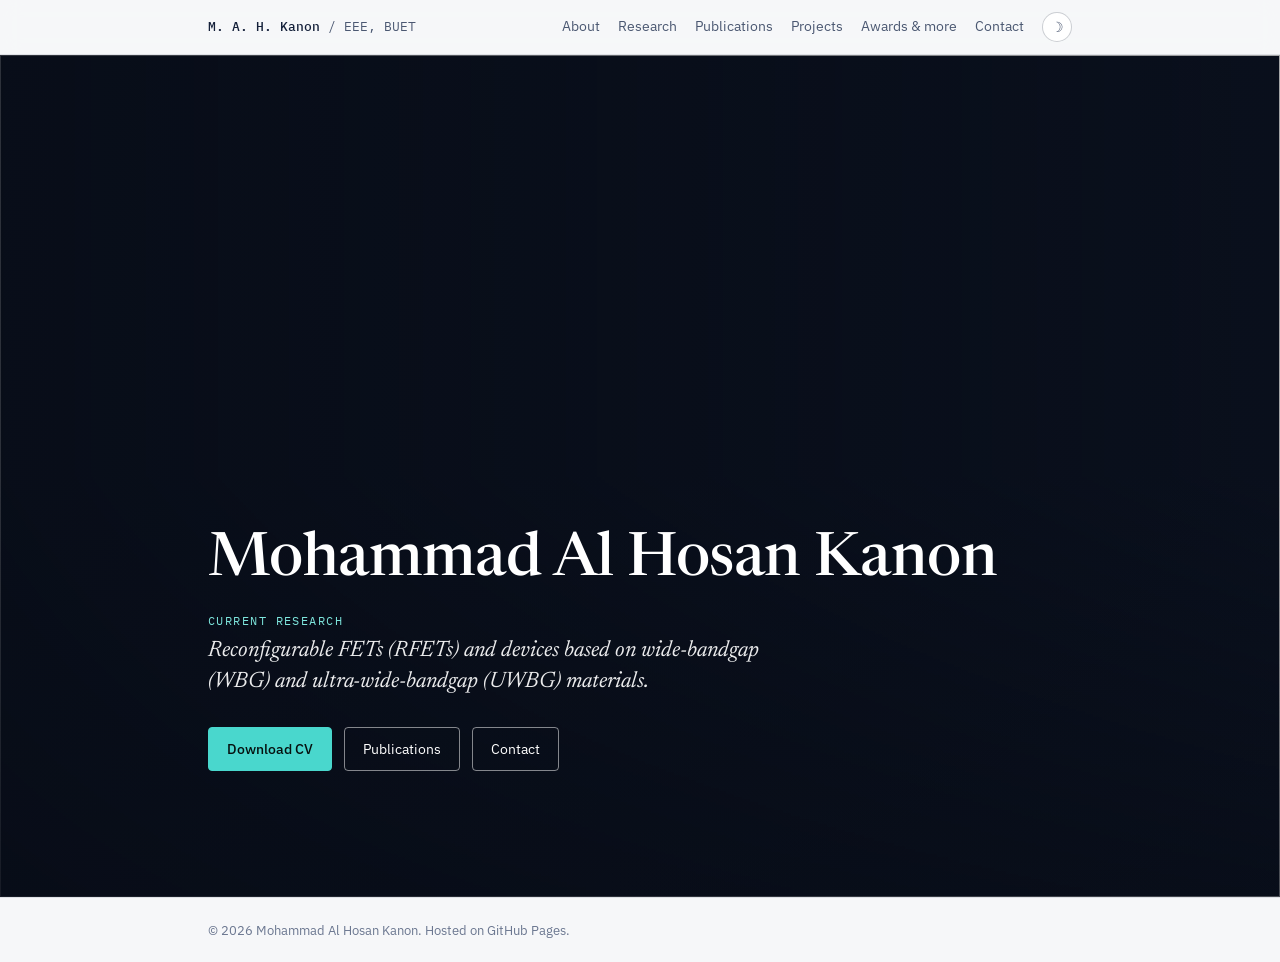
==== commit a3af17fb: "Update index.html" ====
--- a/index.html
+++ b/index.html
@@ -1,17 +1,17 @@
 <!DOCTYPE html>
-<html lang="en">
+<html lang="en" data-theme="light">
 <head>
 <meta charset="UTF-8" />
 <meta name="viewport" content="width=device-width, initial-scale=1.0" />
-<title>Mohammad Al Hosan Kanon | Semiconductor Devices &amp; 2D Materials</title>
-<meta name="description" content="Portfolio of Mohammad Al Hosan Kanon, BUET EEE graduate working on first-principles DFT of 2D van der Waals heterostructures and semiconductor device simulation." />
+<title>Mohammad Al Hosan Kanon | Semiconductor Devices &amp; Electronic Materials</title>
+<meta name="description" content="Portfolio of Mohammad Al Hosan Kanon, BUET EEE graduate working on semiconductor devices and electronic materials." />
 <link rel="preconnect" href="https://fonts.googleapis.com">
 <link rel="preconnect" href="https://fonts.gstatic.com" crossorigin>
 <link href="https://fonts.googleapis.com/css2?family=Newsreader:ital,opsz,wght@0,72,400;0,72,500;0,72,600;1,72,400&family=IBM+Plex+Sans:wght@400;500;600&family=IBM+Plex+Mono:wght@400;500&display=swap" rel="stylesheet">
+<script>document.documentElement.className+=" js"</script>
 <style>
 :root{--bg:#f6f7f9;--panel:#fff;--panel2:#eef1f5;--ink:#14203a;--dim:#4b5872;--faint:#6b7790;--teal:#0f766e;--tealsoft:#d8ece9;--amber:#a9762f;--line:rgba(20,32,58,.10);--line2:rgba(20,32,58,.22);--onteal:#fff;--serif:'Newsreader',Georgia,serif;--sans:'IBM Plex Sans',system-ui,sans-serif;--mono:'IBM Plex Mono',monospace}
 html[data-theme="dark"]{--bg:#0a101d;--panel:#0f1830;--panel2:#111d3a;--ink:#e7ebf5;--dim:#9aa6bc;--faint:#7c88a5;--teal:#49d7cd;--tealsoft:#173836;--amber:#d7ad55;--line:rgba(231,235,245,.09);--line2:rgba(231,235,245,.18);--onteal:#06110f}
-@media(prefers-color-scheme:dark){html:not([data-theme="light"]):not([data-theme="dark"]){--bg:#0a101d;--panel:#0f1830;--panel2:#111d3a;--ink:#e7ebf5;--dim:#9aa6bc;--faint:#7c88a5;--teal:#49d7cd;--tealsoft:#173836;--amber:#d7ad55;--line:rgba(231,235,245,.09);--line2:rgba(231,235,245,.18);--onteal:#06110f}}
 *{box-sizing:border-box}
 html{scroll-behavior:smooth;scroll-padding-top:70px}
 body{margin:0;background:var(--bg);color:var(--ink);font-family:var(--sans);line-height:1.6;-webkit-font-smoothing:antialiased}
@@ -20,21 +20,16 @@
 .wrap{max-width:920px;margin:0 auto;padding:0 28px}
 header.nav{position:sticky;top:0;z-index:20;background:color-mix(in srgb,var(--bg) 88%,transparent);backdrop-filter:blur(10px);border-bottom:1px solid var(--line)}
 .nav-in{max-width:920px;margin:0 auto;padding:12px 28px;display:flex;align-items:center;justify-content:space-between;gap:16px}
-.mark{font-family:var(--mono);font-size:13px;color:var(--dim);white-space:nowrap}.mark b{color:var(--ink);font-weight:500}
+.mark:hover{text-decoration:none}.mark{font-family:var(--mono);font-size:13px;color:var(--dim);white-space:nowrap}.mark b{color:var(--ink);font-weight:500}
 nav{display:flex;align-items:center;gap:18px;flex-wrap:wrap;font-size:13.5px}
-nav a{color:var(--dim)}nav a:hover{color:var(--teal);text-decoration:none}
+nav a{color:var(--dim)}nav a:hover,nav a.on{color:var(--teal);text-decoration:none}nav a.on{font-weight:500}
 .tt{width:30px;height:30px;border-radius:50%;border:1px solid var(--line2);background:var(--panel);color:var(--dim);cursor:pointer;font-size:14px}
 .tt:hover{border-color:var(--teal);color:var(--teal)}
-.hero{padding:68px 0 52px;display:grid;grid-template-columns:1fr auto;gap:36px;align-items:center}
-.photo{width:210px;height:210px;border-radius:50%;object-fit:cover;border:1px solid var(--line2);background:var(--panel2)}
-.hero h1{font-family:var(--serif);font-weight:500;font-size:clamp(2.1rem,4.6vw,3.2rem);line-height:1.08;margin:0 0 12px;letter-spacing:-.01em}
-.role{font-family:var(--serif);font-style:italic;font-size:1.2rem;color:var(--dim);margin:0 0 18px;max-width:560px}
-.lede{max-width:580px;color:var(--dim);margin:0 0 26px}
 .acts{display:flex;gap:12px;flex-wrap:wrap}
 .btn{font-size:14px;padding:10px 18px;border-radius:4px;border:1px solid var(--line2);color:var(--ink)}
 .btn:hover{border-color:var(--teal);color:var(--teal);text-decoration:none;background:var(--tealsoft)}
 .btn.p{background:var(--teal);color:var(--onteal);border-color:var(--teal);font-weight:500}.btn.p:hover{opacity:.9;color:var(--onteal)}
-section{padding:54px 0}section+section{border-top:1px solid var(--line)}
+section{padding:54px 0}
 h2{font-family:var(--serif);font-weight:500;font-size:1.6rem;margin:0 0 24px;letter-spacing:-.01em}
 h3{font-family:var(--sans);font-weight:600;font-size:.97rem;line-height:1.4;margin:0 0 6px}
 .txt{max-width:660px;color:var(--dim)}.txt p{margin:0 0 14px}.txt b{color:var(--ink);font-weight:600}
@@ -49,6 +44,8 @@
 .sup{color:var(--dim);font-size:.9rem;font-style:italic;margin:0 0 14px}
 .card ul{margin:0;padding-left:20px;color:var(--dim);font-size:.94rem}.card li{margin-bottom:6px}.card li::marker{color:var(--teal)}
 .st{color:var(--amber)}
+.pc h3 a,.tp a{color:var(--ink)}.pc h3 a:hover,.tp a:hover{color:var(--teal);text-decoration:none}.tp a{font-weight:500}
+.card .lnk{margin-top:12px}
 .sub{font-family:var(--serif);font-style:italic;color:var(--dim);font-size:1.05rem;margin:28px 0 8px}.sub:first-of-type{margin-top:0}
 .pub{padding:16px 0;border-bottom:1px solid var(--line)}
 .venue{font-family:var(--mono);font-size:12px;color:var(--teal)}
@@ -71,29 +68,52 @@
 .tl-h{font-size:12.5px;color:var(--amber);margin:20px 0 4px;font-weight:600}
 footer{padding:50px 0}.crow{display:flex;gap:24px;flex-wrap:wrap;margin-top:18px;font-size:.95rem}
 .fine{color:var(--faint);font-size:12.5px;margin-top:34px}
-@media(max-width:640px){.nav-in{flex-direction:column;align-items:flex-start;gap:8px}.facts{grid-template-columns:1fr 1fr}.two,.pgrid{grid-template-columns:1fr}.hero{grid-template-columns:1fr}.photo{order:-1;width:140px;height:140px}}
+.js .view{display:none}.js .view.on{display:block;animation:vin .35s ease}
+@keyframes vin{from{opacity:0;transform:translateY(6px)}to{opacity:1;transform:none}}
+.hero{position:relative;min-height:calc(100vh - 58px);min-height:calc(100svh - 58px);align-items:flex-end;background:#0a101d;color:#fff;overflow:hidden}
+.js .hero.on{display:flex}
+.book{position:absolute;inset:0;perspective:2400px;z-index:0}
+.pg{position:absolute;inset:0;background:#0a101d}
+.pg img{display:block;width:100%;height:100%;object-fit:cover;object-position:center 25%}
+.under{z-index:1}
+.leaf{z-index:2;transform-origin:left center;backface-visibility:hidden;-webkit-backface-visibility:hidden;transition:transform 1.6s cubic-bezier(.65,0,.35,1)}
+.leaf::after{content:"";position:absolute;inset:0;background:linear-gradient(90deg,rgba(0,0,0,.5),rgba(0,0,0,0) 45%);opacity:0;transition:opacity 1.6s;pointer-events:none}
+.leaf.turn{transform:rotateY(-180deg)}.leaf.turn::after{opacity:1}
+.leaf.nt,.leaf.nt::after{transition:none}
+.veil{position:absolute;inset:0;z-index:3;pointer-events:none;background:linear-gradient(90deg,rgba(8,13,24,.80),rgba(8,13,24,.45) 55%,rgba(8,13,24,.15)),linear-gradient(0deg,rgba(8,13,24,.6),transparent 50%)}
+.hero-in{position:relative;z-index:4;width:100%;max-width:920px;margin:0 auto;padding:0 28px 72px}
+.hero h1{font-family:var(--serif);font-weight:500;font-size:clamp(2.3rem,5.4vw,3.8rem);line-height:1.05;margin:0 0 18px;letter-spacing:-.01em;color:#fff}
+.cr{font-family:var(--mono);font-size:12px;letter-spacing:.12em;text-transform:uppercase;color:#7ee6dd;margin:0 0 6px}
+.role{font-family:var(--serif);font-style:italic;font-size:clamp(1.1rem,2.2vw,1.4rem);line-height:1.4;color:rgba(255,255,255,.92);margin:0 0 28px;max-width:600px}
+.hero .btn{color:#fff;border-color:rgba(255,255,255,.5)}.hero .btn:hover{background:rgba(255,255,255,.16);color:#fff;border-color:#fff}
+.hero .btn.p{background:#49d7cd;border-color:#49d7cd;color:#06110f}.hero .btn.p:hover{background:#49d7cd;color:#06110f;opacity:.9}
+.gf{padding:22px 0;border-top:1px solid var(--line)}.gf .fine{margin:0}
+@media(prefers-reduced-motion:reduce){.leaf{transition:none}.js .view.on{animation:none}}
+
+@media(max-width:640px){.nav-in{flex-direction:column;align-items:flex-start;gap:8px}.facts{grid-template-columns:1fr 1fr}.two,.pgrid{grid-template-columns:1fr}.hero{min-height:calc(100svh - 96px)}.hero-in{padding-bottom:48px}}
 @media(prefers-reduced-motion:reduce){html{scroll-behavior:auto}}
 </style>
 </head>
 <body>
 <header class="nav"><div class="nav-in">
-<span class="mark"><b>M. A. H. Kanon</b> / EEE, BUET</span>
-<nav><a href="#about">About</a><a href="#research">Research</a><a href="#publications">Publications</a><a href="#projects">Projects</a><a href="#more">Awards &amp; service</a><a href="#contact">Contact</a>
+<a class="mark" href="#top"><b>M. A. H. Kanon</b> / EEE, BUET</a>
+<nav><a data-v="about" href="#about">About</a><a data-v="research" href="#research">Research</a><a data-v="publications" href="#publications">Publications</a><a data-v="projects" href="#projects">Projects</a><a data-v="more" href="#more">Awards &amp; more</a><a data-v="contact" href="#contact">Contact</a>
 <button class="tt" id="tt" type="button" aria-label="Toggle dark mode">&#9789;</button></nav>
 </div></header>
 
-<main class="wrap">
-<section class="hero" id="top">
-<div>
+<main>
+<section class="hero view on" id="top">
+<div class="book" id="book" aria-hidden="true"><div class="pg under"><img alt="" id="imgB"></div><div class="pg leaf" id="leaf"><img alt="" id="imgA"></div></div>
+<div class="veil"></div>
+<div class="hero-in">
 <h1>Mohammad Al Hosan Kanon</h1>
-<p class="role">Semiconductor devices, electronic materials, and first-principles simulation of 2D heterostructures</p>
-<p class="lede">Currently researching TCAD-based semiconductor devices, with a background in first-principles (DFT) studies of 2D van der Waals heterostructures.</p>
+<p class="cr">Current research</p>
+<p class="role">Reconfigurable FETs (RFETs) and devices based on wide-bandgap (WBG) and ultra-wide-bandgap (UWBG) materials.</p>
 <div class="acts"><a class="btn p" href="CV_MohammadAlHosanKanon.pdf">Download CV</a><a class="btn" href="#publications">Publications</a><a class="btn" href="#contact">Contact</a></div>
 </div>
-<img class="photo" src="profile.jpg" alt="Mohammad Al Hosan Kanon" />
 </section>
 
-<section id="about">
+<section class="view" id="about"><div class="wrap">
 <h2>About</h2>
 <div class="txt">
 <p>I graduated from the Department of EEE at BUET (Dec 2021 to June 2026) with a CGPA of <b>3.78/4.00</b>, including <b>4.00/4.00</b> in my senior year.</p>
@@ -102,12 +122,12 @@
 <div class="facts">
 <div class="fact"><b>3.78</b><span>CGPA out of 4.00</span></div>
 <div class="fact"><b>4</b><span>papers on IEEE Xplore</span></div>
-<div class="fact"><b>4</b><span>manuscripts under review</span></div>
+<div class="fact"><b>3</b><span>manuscripts under review</span></div>
 <div class="fact"><b>7.0</b><span>IELTS Academic, C1</span></div>
 </div>
-</section>
-
-<section id="research">
+</div></section>
+
+<section class="view" id="research"><div class="wrap">
 <h2>Research</h2>
 <div class="chips" style="margin-bottom:28px"><span class="chip">Semiconductor devices</span><span class="chip">Electronic materials</span><span class="chip">Nanoelectronics</span><span class="chip">Nanotechnology</span></div>
 
@@ -120,6 +140,7 @@
 <li>Proposed a 2D field-effect transistor architecture that uses the tunable contact behavior.</li>
 <li>A companion study on the 1T-NbS<sub>2</sub>/Janus 2H-MoSeTe heterostructure is submitted to <i>Nanoscale Advances</i>.</li>
 </ul>
+<a class="lnk" href="projects/graphene-mosete-thesis.html">Project details &rarr;</a>
 </div>
 
 <div class="card">
@@ -127,10 +148,11 @@
 <h3>Mitigation of Short-Channel Effects in 20 nm Double-Gate MOSFETs via Step Oxide, Dual-Material Gate, and Halo Doping</h3>
 <p class="sup">Supervisor: Prof. Dr. Sharif Mohammad Mominuzzaman</p>
 <ul><li>Achieved a 60% reduction in DIBL and a nearly sixfold improvement in I<sub>ON</sub>/I<sub>OFF</sub> using step-oxide, dual-material-gate, and halo-doping engineering (Silvaco TCAD).</li></ul>
-</div>
-</section>
-
-<section id="publications">
+<a class="lnk" href="projects/dg-mosfet-short-channel.html">Project details &rarr;</a>
+</div>
+</div></section>
+
+<section class="view" id="publications"><div class="wrap">
 <h2>Publications</h2>
 
 <p class="sub">Journal</p>
@@ -177,29 +199,24 @@
 <div class="meta">M. Al Amin, M. A. H. Kanon, and M. M. Rahman. pp. 1&ndash;6.</div>
 <a class="lnk" href="https://doi.org/10.1109/QPAIN69676.2026.11546080" target="_blank" rel="noopener">IEEE Xplore</a>
 </div>
-<div class="pub">
-<h3>Machine Learning-Based Optical Quality Classification of LEDs Using a Low-Cost Optical Characterization System<span class="badge">under review</span></h3>
-<div class="venue">ICECE 2026, Dhaka</div>
-<div class="meta">M. A. H. Kanon, M. A. Islam, I. Ahmad, S. A. Rifat, and S. T. Islam</div>
-</div>
-</section>
-
-<section id="projects">
+</div></section>
+
+<section class="view" id="projects"><div class="wrap">
 <h2>Selected projects</h2>
 <div class="pgrid">
-<div class="pc"><small>Level 4, Term 2</small><h3>RTL-to-GDSII implementation of an optimised MAC unit</h3><p>Parameterized multiply-accumulate unit taken from RTL to GDSII on two flows: commercial Cadence Genus/Innovus (GPDK045, 45 nm) and open-source OpenROAD (IHP SG13G2, 130 nm). Extended into the ICECE 2026 paper above.</p><span class="s">SystemVerilog, Cadence Genus/Innovus, OpenROAD</span></div>
-<div class="pc"><small>Level 4, Term 2</small><h3>Optical quality classification of LEDs</h3><p>Low-cost measurement setup with a BPW34 photodiode and TCS34725 sensor on Arduino, feeding feature-engineered KNN and Random Forest classifiers, with a Streamlit interface. Extended into the ICECE 2026 paper above.</p><span class="s">Python (scikit-learn, pandas), Streamlit, Arduino, PySerial</span></div>
+<div class="pc"><small>Level 4, Term 2</small><h3><a href="projects/mac-unit-rtl-to-gdsii.html">RTL-to-GDSII implementation of an optimised MAC unit</a></h3><p>Parameterized multiply-accumulate unit taken from RTL to GDSII on two flows: commercial Cadence Genus/Innovus (GPDK045, 45 nm) and open-source OpenROAD (IHP SG13G2, 130 nm). Extended into the ICECE 2026 paper above.</p><span class="s">SystemVerilog, Cadence Genus/Innovus, OpenROAD</span><br><a class="lnk" href="projects/mac-unit-rtl-to-gdsii.html">Project details &rarr;</a></div>
+<div class="pc"><small>Level 4, Term 2</small><h3><a href="projects/led-optical-classification.html">Optical quality classification of LEDs</a></h3><p>Low-cost measurement setup with a BPW34 photodiode and TCS34725 sensor on Arduino, feeding feature-engineered KNN and Random Forest classifiers, with a Streamlit interface.</p><span class="s">Python (scikit-learn, pandas), Streamlit, Arduino, PySerial</span><br><a class="lnk" href="projects/led-optical-classification.html">Project details &rarr;</a></div>
 <div class="pc"><small>Level 4, Term 2</small><h3>Electrical services design, 10-storey residential building</h3><p>Load estimation, wiring, and distribution design for a multi-storied residential building, drawn in AutoCAD.</p><span class="s">AutoCAD, load estimation, distribution design</span></div>
 <div class="pc"><small>Level 4, Term 1</small><h3>Class-A RF power amplifier, 433 MHz</h3><p>Cadence Virtuoso (90 nm gpdk090): 10.11 dB gain, 18.01 dBm P<sub>sat</sub>, 7.52% PAE, S<sub>11</sub> of about &minus;33.5 dB.</p><span class="s">Cadence Virtuoso, RF design, QUCS Studio</span><br><a class="lnk" href="https://github.com/mohammad-al-hosan/Class_A_RF_Power_Amplifier_433MHz.git" target="_blank" rel="noopener">GitHub</a></div>
 <div class="pc"><small>Level 4, Term 1</small><h3>IoT fruit storage monitor</h3><p>Arduino Mega with ESP8266, DHT22 and MQ135 sensing, relay-driven Peltier cooling and misting, cloud logging with remote override.</p><span class="s">Embedded systems, IoT</span><br><a class="lnk" href="https://github.com/mohammad-al-hosan/IOT_Fruit_Storage_System.git" target="_blank" rel="noopener">GitHub</a></div>
 <div class="pc"><small>Level 3, Term 1</small><h3>Fast-decoupled load flow</h3><p>MATLAB implementation on IEEE 4 to 30 bus systems; faster convergence than Newton&ndash;Raphson at comparable accuracy.</p><span class="s">MATLAB, power systems</span></div>
-<div class="pc"><small>Level 3, Term 2</small><h3>UART in Verilog on FPGA</h3><p>Moore FSM transmitter and receiver with parity checking, verified by testbench and demonstrated on CPLD/FPGA hardware.</p><span class="s">Verilog, FPGA</span></div>
+<div class="pc"><small>Level 3, Term 2</small><h3><a href="projects/uart-verilog-fpga.html">UART in Verilog on FPGA</a></h3><p>Moore FSM transmitter and receiver with parity checking, verified by testbench and demonstrated on CPLD/FPGA hardware.</p><span class="s">Verilog, FPGA</span><br><a class="lnk" href="projects/uart-verilog-fpga.html">Project details &rarr;</a></div>
 </div>
 <div style="text-align:center;margin-top:24px"><button class="tb" id="tb" type="button" aria-expanded="false" aria-controls="tl">Show earlier projects (Level 2 to 3)</button></div>
 <div id="tl">
 <div class="tl-h">Level 3, Term 2</div>
 <div class="tp">Autonomous mop bot<i>Ultrasonic obstacle avoidance; extended into the RAAICON 2025 paper.</i></div>
-<div class="tp">Smart-grid UPS with bidirectional inverter<i>Push&ndash;pull inverter with solar charging and automatic load shifting.</i></div>
+<div class="tp"><a href="projects/smart-grid-ups.html">Smart-grid UPS with bidirectional inverter</a><i>Push&ndash;pull inverter with solar charging and automatic load shifting.</i></div>
 <div class="tl-h">Level 3, Term 1</div>
 <div class="tp">Low-power FM transmitter<i>Electret microphone front end, 2N2222 amplifier, tunable LC oscillator.</i></div>
 <div class="tp">Pulmonary disease detection with MFCC and KNN<i>Respiratory sound classification; extended into the QPAIN 2026 paper.</i></div>
@@ -208,9 +225,9 @@
 <div class="tp">Induction motor rewinding and parameter measurement<i>Equivalent-circuit extraction from DC, no-load, and blocked-rotor tests.</i></div>
 <div class="tp">2D Poisson equation by finite differences<i>MATLAB electrostatic potential and field visualization for varying boundary conditions.</i></div>
 </div>
-</section>
-
-<section id="more">
+</div></section>
+
+<section class="view" id="more"><div class="wrap">
 <h2>Awards, skills, and service</h2>
 <div class="col">
 <p class="sub">Awards and scholarships</p>
@@ -237,9 +254,9 @@
 <p class="sub">Language proficiency</p>
 <div class="row"><div>IELTS Academic, overall 7.0 (C1)<small>Listening 7.5, Reading 8.0, Writing 6.5, Speaking 6.5</small></div></div>
 </div>
-</section>
-
-<footer id="contact">
+</div></section>
+
+<section class="view" id="contact"><div class="wrap">
 <h2>Contact</h2>
 <p class="txt">I am applying for Ph.D. positions starting Fall 2027 in semiconductor device physics, 2D materials, and computational nanoelectronics. Email me for my CV, thesis results, or code from any project above.</p>
 <div class="crow">
@@ -249,21 +266,48 @@
 <a href="https://github.com/mohammad-al-hosan" target="_blank" rel="noopener">GitHub</a>
 <a href="CV_MohammadAlHosanKanon.pdf">CV (PDF)</a>
 </div>
-<p class="fine">&copy; 2026 Mohammad Al Hosan Kanon. Hosted on GitHub Pages.</p>
-</footer>
+
+</div></section>
 </main>
+<footer class="gf"><div class="wrap"><p class="fine">&copy; 2026 Mohammad Al Hosan Kanon. Hosted on GitHub Pages.</p></div></footer>
 
 <script>
 (function(){
 var r=document.documentElement,t=document.getElementById('tt');
-function store(v){try{localStorage.setItem('theme',v)}catch(e){}}
-var s=null;try{s=localStorage.getItem('theme')}catch(e){}
-function dark(){return r.getAttribute('data-theme')==='dark'||(!r.getAttribute('data-theme')&&matchMedia('(prefers-color-scheme: dark)').matches)}
+function store(v){try{localStorage.setItem('kanon-theme',v)}catch(e){}}
+var s=null;try{s=localStorage.getItem('kanon-theme')}catch(e){}
+function dark(){return r.getAttribute('data-theme')==='dark'}
 function icon(){t.textContent=dark()?'\u2600':'\u263D'}
-if(s)r.setAttribute('data-theme',s);icon();
+if(s==='dark'||s==='light')r.setAttribute('data-theme',s);icon();
 t.onclick=function(){var v=dark()?'light':'dark';r.setAttribute('data-theme',v);store(v);icon()};
+
 var b=document.getElementById('tb'),p=document.getElementById('tl');
 b.onclick=function(){var o=p.classList.toggle('open');b.setAttribute('aria-expanded',o);b.textContent=o?'Hide earlier projects':'Show earlier projects (Level 2 to 3)'};
+
+/* top-menu views: home shows only the hero, each menu item shows one section */
+var ids=['about','research','publications','projects','more','contact'];
+function route(){
+ var h=(location.hash||'').slice(1);if(ids.indexOf(h)<0)h='top';
+ [].forEach.call(document.querySelectorAll('.view'),function(v){v.classList.toggle('on',v.id===h)});
+ [].forEach.call(document.querySelectorAll('nav a[data-v]'),function(a){a.classList.toggle('on',a.getAttribute('data-v')===h)});
+ window.scrollTo(0,0);
+}
+addEventListener('hashchange',route);route();
+
+/* home background: fig_personal-01 ... 04, turning like a page */
+var exts=['jpg','jpeg','png','webp'],found=[],left=4;
+function find(n,done){var i=0;(function t(){if(i>=exts.length)return done(null);var im=new Image();im.onload=function(){done(im.src)};im.onerror=function(){i++;t()};im.src='assets/img/personal/fig_personal-0'+n+'.'+exts[i]})()}
+[1,2,3,4].forEach(function(n){find(n,function(src){found[n-1]=src;if(--left===0)start()})});
+function start(){
+ var srcs=found.filter(Boolean);if(!srcs.length)return;
+ var leaf=document.getElementById('leaf'),a=document.getElementById('imgA'),c=document.getElementById('imgB'),hero=document.getElementById('top'),i=0,busy=false;
+ a.src=srcs[0];if(srcs.length<2||matchMedia('(prefers-reduced-motion: reduce)').matches)return;
+ c.src=srcs[1];
+ setInterval(function(){
+  if(busy||document.hidden||!hero.classList.contains('on'))return;busy=true;leaf.classList.add('turn');
+  setTimeout(function(){i=(i+1)%srcs.length;leaf.classList.add('nt');a.src=srcs[i];leaf.classList.remove('turn');void leaf.offsetWidth;leaf.classList.remove('nt');c.src=srcs[(i+1)%srcs.length];busy=false},1700);
+ },6500);
+}
 })();
 </script>
 </body>
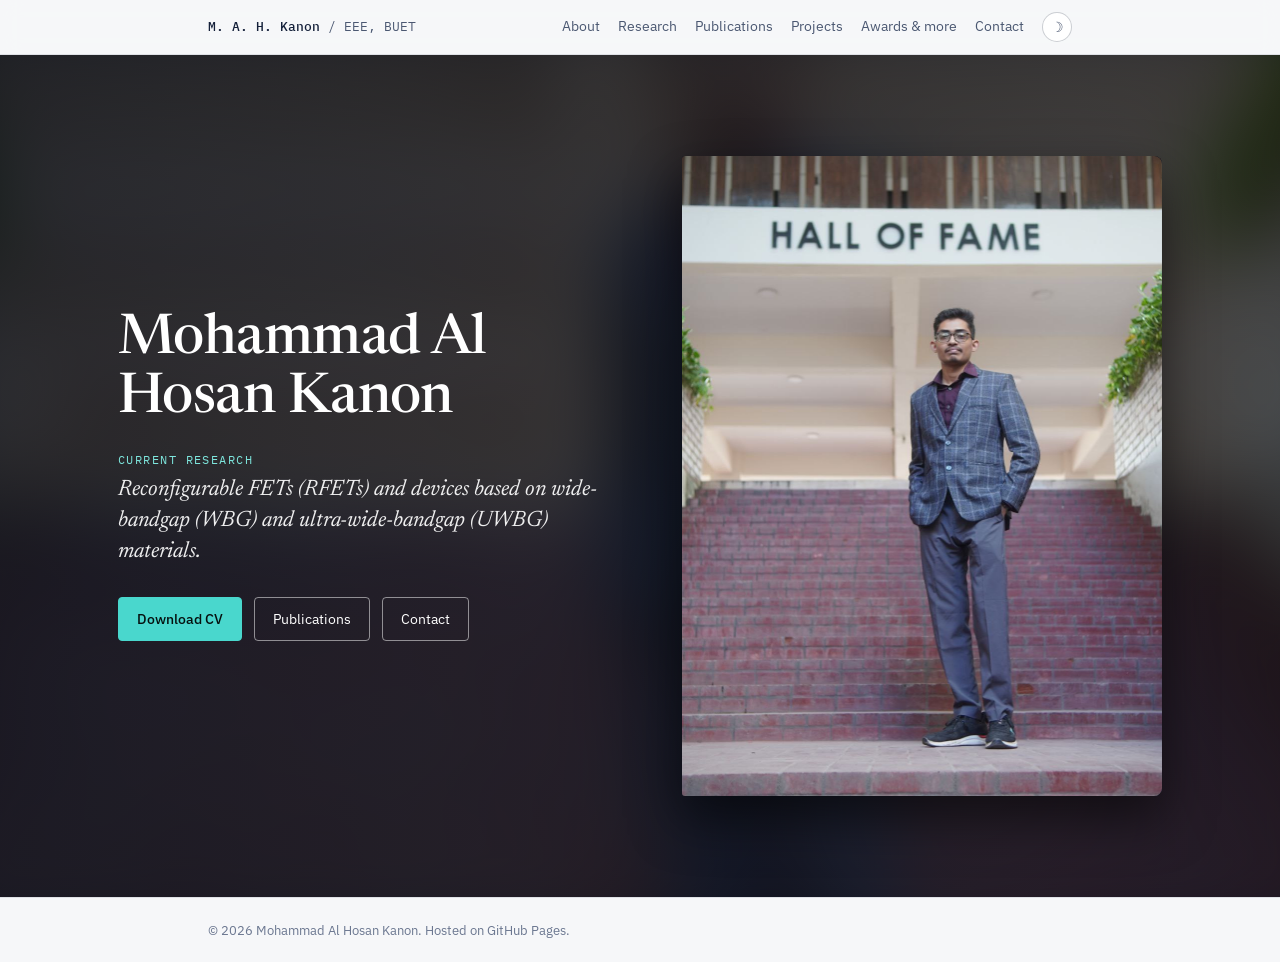
==== commit c18526f4: "Update index.html" ====
--- a/index.html
+++ b/index.html
@@ -70,27 +70,29 @@
 .fine{color:var(--faint);font-size:12.5px;margin-top:34px}
 .js .view{display:none}.js .view.on{display:block;animation:vin .35s ease}
 @keyframes vin{from{opacity:0;transform:translateY(6px)}to{opacity:1;transform:none}}
-.hero{position:relative;min-height:calc(100vh - 58px);min-height:calc(100svh - 58px);align-items:flex-end;background:#0a101d;color:#fff;overflow:hidden}
-.js .hero.on{display:flex}
-.book{position:absolute;inset:0;perspective:2400px;z-index:0}
-.pg{position:absolute;inset:0;background:#0a101d}
-.pg img{display:block;width:100%;height:100%;object-fit:cover;object-position:center 25%}
-.under{z-index:1}
+.hero{position:relative;min-height:calc(100vh - 58px);min-height:calc(100svh - 58px);background:#0a101d;color:#fff;overflow:hidden}
+.js .hero.on{display:flex;align-items:center}
+.bgb{position:absolute;left:-6%;top:-6%;width:112%;height:112%;object-fit:cover;filter:blur(38px) brightness(.4) saturate(1.2);z-index:0}
+.veil{position:absolute;inset:0;z-index:1;pointer-events:none;background:linear-gradient(90deg,rgba(8,13,24,.55),rgba(8,13,24,.15))}
+.hero-in{position:relative;z-index:2;width:100%;max-width:1100px;margin:0 auto;padding:44px 28px;display:grid;grid-template-columns:1fr auto;gap:56px;align-items:center}
+.book{position:relative;perspective:2400px;width:min(40vw,calc((100vh - 170px)*.75),480px);width:min(40vw,calc((100svh - 170px)*.75),480px);aspect-ratio:3/4}
+.book{order:2}.hero-txt{order:1}.nophoto .book,.nophoto .bgb{display:none}.nophoto .hero-in{grid-template-columns:1fr}
+.pg{position:absolute;inset:0;background:#111a2e;border-radius:3px 8px 8px 3px;overflow:hidden}
+.pg img{display:block;width:100%;height:100%;object-fit:cover;object-position:50% 30%}
+.under{z-index:1;box-shadow:0 22px 50px rgba(0,0,0,.55)}
 .leaf{z-index:2;transform-origin:left center;backface-visibility:hidden;-webkit-backface-visibility:hidden;transition:transform 1.6s cubic-bezier(.65,0,.35,1)}
-.leaf::after{content:"";position:absolute;inset:0;background:linear-gradient(90deg,rgba(0,0,0,.5),rgba(0,0,0,0) 45%);opacity:0;transition:opacity 1.6s;pointer-events:none}
+.leaf::after{content:"";position:absolute;inset:0;background:linear-gradient(90deg,rgba(0,0,0,.55),rgba(0,0,0,0) 55%);opacity:0;transition:opacity 1.6s;pointer-events:none}
 .leaf.turn{transform:rotateY(-180deg)}.leaf.turn::after{opacity:1}
 .leaf.nt,.leaf.nt::after{transition:none}
-.veil{position:absolute;inset:0;z-index:3;pointer-events:none;background:linear-gradient(90deg,rgba(8,13,24,.80),rgba(8,13,24,.45) 55%,rgba(8,13,24,.15)),linear-gradient(0deg,rgba(8,13,24,.6),transparent 50%)}
-.hero-in{position:relative;z-index:4;width:100%;max-width:920px;margin:0 auto;padding:0 28px 72px}
-.hero h1{font-family:var(--serif);font-weight:500;font-size:clamp(2.3rem,5.4vw,3.8rem);line-height:1.05;margin:0 0 18px;letter-spacing:-.01em;color:#fff}
+.hero h1{font-family:var(--serif);font-weight:500;font-size:clamp(2.1rem,4.4vw,3.5rem);line-height:1.06;margin:0 0 20px;letter-spacing:-.01em;color:#fff}
 .cr{font-family:var(--mono);font-size:12px;letter-spacing:.12em;text-transform:uppercase;color:#7ee6dd;margin:0 0 6px}
-.role{font-family:var(--serif);font-style:italic;font-size:clamp(1.1rem,2.2vw,1.4rem);line-height:1.4;color:rgba(255,255,255,.92);margin:0 0 28px;max-width:600px}
+.role{font-family:var(--serif);font-style:italic;font-size:clamp(1.1rem,2vw,1.4rem);line-height:1.4;color:rgba(255,255,255,.92);margin:0 0 28px;max-width:560px}
 .hero .btn{color:#fff;border-color:rgba(255,255,255,.5)}.hero .btn:hover{background:rgba(255,255,255,.16);color:#fff;border-color:#fff}
 .hero .btn.p{background:#49d7cd;border-color:#49d7cd;color:#06110f}.hero .btn.p:hover{background:#49d7cd;color:#06110f;opacity:.9}
 .gf{padding:22px 0;border-top:1px solid var(--line)}.gf .fine{margin:0}
 @media(prefers-reduced-motion:reduce){.leaf{transition:none}.js .view.on{animation:none}}
 
-@media(max-width:640px){.nav-in{flex-direction:column;align-items:flex-start;gap:8px}.facts{grid-template-columns:1fr 1fr}.two,.pgrid{grid-template-columns:1fr}.hero{min-height:calc(100svh - 96px)}.hero-in{padding-bottom:48px}}
+@media(max-width:640px){.nav-in{flex-direction:column;align-items:flex-start;gap:8px}.facts{grid-template-columns:1fr 1fr}.two,.pgrid{grid-template-columns:1fr}.hero{min-height:0}.hero-in{grid-template-columns:1fr;gap:28px;padding:28px 20px 40px}.book{order:-1;margin:0 auto;width:min(78vw,340px)}}
 @media(prefers-reduced-motion:reduce){html{scroll-behavior:auto}}
 </style>
 </head>
@@ -103,13 +105,16 @@
 
 <main>
 <section class="hero view on" id="top">
-<div class="book" id="book" aria-hidden="true"><div class="pg under"><img alt="" id="imgB"></div><div class="pg leaf" id="leaf"><img alt="" id="imgA"></div></div>
+<img class="bgb" id="imgBg" alt="" aria-hidden="true">
 <div class="veil"></div>
 <div class="hero-in">
+<div class="book" id="book" aria-hidden="true"><div class="pg under"><img alt="" id="imgB"></div><div class="pg leaf" id="leaf"><img alt="" id="imgA"></div></div>
+<div class="hero-txt">
 <h1>Mohammad Al Hosan Kanon</h1>
 <p class="cr">Current research</p>
 <p class="role">Reconfigurable FETs (RFETs) and devices based on wide-bandgap (WBG) and ultra-wide-bandgap (UWBG) materials.</p>
 <div class="acts"><a class="btn p" href="CV_MohammadAlHosanKanon.pdf">Download CV</a><a class="btn" href="#publications">Publications</a><a class="btn" href="#contact">Contact</a></div>
+</div>
 </div>
 </section>
 
@@ -299,12 +304,12 @@
 function find(n,done){var i=0;(function t(){if(i>=exts.length)return done(null);var im=new Image();im.onload=function(){done(im.src)};im.onerror=function(){i++;t()};im.src='assets/img/personal/fig_personal-0'+n+'.'+exts[i]})()}
 [1,2,3,4].forEach(function(n){find(n,function(src){found[n-1]=src;if(--left===0)start()})});
 function start(){
- var srcs=found.filter(Boolean);if(!srcs.length)return;
+ var srcs=found.filter(Boolean);if(!srcs.length){document.getElementById('top').classList.add('nophoto');return}
  var leaf=document.getElementById('leaf'),a=document.getElementById('imgA'),c=document.getElementById('imgB'),hero=document.getElementById('top'),i=0,busy=false;
- a.src=srcs[0];if(srcs.length<2||matchMedia('(prefers-reduced-motion: reduce)').matches)return;
+ var bg=document.getElementById('imgBg');a.src=srcs[0];bg.src=srcs[0];if(srcs.length<2||matchMedia('(prefers-reduced-motion: reduce)').matches)return;
  c.src=srcs[1];
  setInterval(function(){
-  if(busy||document.hidden||!hero.classList.contains('on'))return;busy=true;leaf.classList.add('turn');
+  if(busy||document.hidden||!hero.classList.contains('on'))return;busy=true;leaf.classList.add('turn');setTimeout(function(){bg.src=srcs[(i+1)%srcs.length]},800);
   setTimeout(function(){i=(i+1)%srcs.length;leaf.classList.add('nt');a.src=srcs[i];leaf.classList.remove('turn');void leaf.offsetWidth;leaf.classList.remove('nt');c.src=srcs[(i+1)%srcs.length];busy=false},1700);
  },6500);
 }
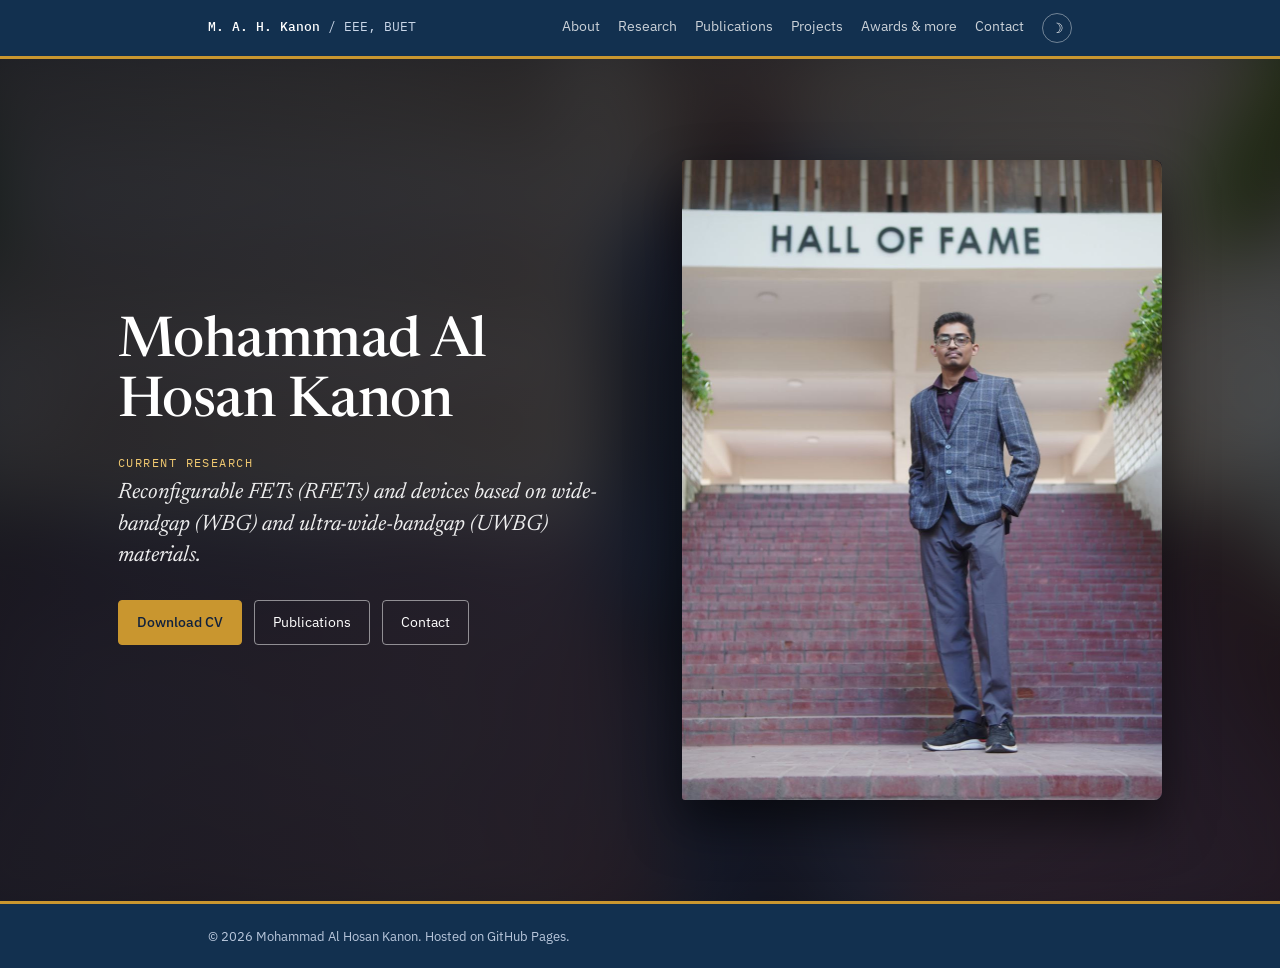
==== commit 0e09e15b: "Update index.html" ====
--- a/index.html
+++ b/index.html
@@ -44,7 +44,7 @@
 .sup{color:var(--dim);font-size:.9rem;font-style:italic;margin:0 0 14px}
 .card ul{margin:0;padding-left:20px;color:var(--dim);font-size:.94rem}.card li{margin-bottom:6px}.card li::marker{color:var(--teal)}
 .st{color:var(--amber)}
-.pc h3 a,.tp a{color:var(--ink)}.pc h3 a:hover,.tp a:hover{color:var(--teal);text-decoration:none}.tp a{font-weight:500}
+.pc h3 a,.tp>a{color:var(--ink)}.pc h3 a:hover,.tp>a:hover{color:var(--teal);text-decoration:none}.tp>a{font-weight:500}.tp i a{font-weight:400;color:var(--teal)}
 .card .lnk{margin-top:12px}
 .sub{font-family:var(--serif);font-style:italic;color:var(--dim);font-size:1.05rem;margin:28px 0 8px}.sub:first-of-type{margin-top:0}
 .pub{padding:16px 0;border-bottom:1px solid var(--line)}
@@ -94,6 +94,54 @@
 
 @media(max-width:640px){.nav-in{flex-direction:column;align-items:flex-start;gap:8px}.facts{grid-template-columns:1fr 1fr}.two,.pgrid{grid-template-columns:1fr}.hero{min-height:0}.hero-in{grid-template-columns:1fr;gap:28px;padding:28px 20px 40px}.book{order:-1;margin:0 auto;width:min(78vw,340px)}}
 @media(prefers-reduced-motion:reduce){html{scroll-behavior:auto}}
+
+/* ===== Academic colour theme (navy + gold) ===== */
+:root{--bg:#f2f5fa;--panel:#fff;--panel2:#e8eef7;--ink:#10213d;--dim:#44536e;--faint:#66748c;--teal:#1f4e79;--tealsoft:#dde8f5;--amber:#a8731a;--line:rgba(16,33,61,.12);--line2:rgba(16,33,61,.26);--onteal:#fff;--ibg:#1f4e79;--gold:#c9962f;--navy:#12304f}
+html[data-theme="dark"]{--bg:#0a1220;--panel:#101c33;--panel2:#13223f;--ink:#e8edf7;--dim:#a3b0c6;--faint:#8593ad;--teal:#7db8ee;--tealsoft:#17304f;--amber:#e0b055;--line:rgba(232,237,247,.10);--line2:rgba(232,237,247,.20);--onteal:#07111f;--ibg:#2b6cb0;--navy:#0b1830}
+header.nav{background:var(--navy);border-bottom:3px solid var(--gold);backdrop-filter:none}
+.mark,.mark b{color:#fff}.mark{color:#c9d6e8}
+nav a{color:rgba(255,255,255,.78);padding:4px 0;border-bottom:2px solid transparent}
+nav a:hover{color:#fff}nav a.on{color:#f0c870;border-bottom-color:var(--gold)}
+.tt{background:transparent;border-color:rgba(255,255,255,.4);color:#fff}.tt:hover{border-color:var(--gold);color:var(--gold)}
+.hero .cr{color:#f0c870}
+.hero .btn.p{background:var(--gold);border-color:var(--gold);color:#10213d}.hero .btn.p:hover{background:#d9a63c;color:#10213d}
+.nophoto{background:linear-gradient(135deg,#12304f,#0a101d)}
+h2{display:flex;align-items:center;gap:14px;padding-bottom:14px;margin-bottom:28px;border-bottom:1px solid var(--line);background:linear-gradient(var(--gold),var(--gold)) left bottom/72px 3px no-repeat}
+h2::before{content:"";width:40px;height:40px;flex:none;border-radius:11px;background:var(--ibg) var(--i) center/22px no-repeat;box-shadow:0 3px 10px rgba(31,78,121,.28)}
+#about h2{--i:url("data:image/svg+xml,%3Csvg%20xmlns%3D%27http%3A%2F%2Fwww.w3.org%2F2000%2Fsvg%27%20viewBox%3D%270%200%2024%2024%27%20fill%3D%27none%27%20stroke%3D%27white%27%20stroke-width%3D%272%27%20stroke-linecap%3D%27round%27%20stroke-linejoin%3D%27round%27%3E%3Ccircle%20cx%3D%2712%27%20cy%3D%277%27%20r%3D%274%27%2F%3E%3Cpath%20d%3D%27M4%2021v-1a6%206%200%200%201%206-6h4a6%206%200%200%201%206%206v1%27%2F%3E%3C%2Fsvg%3E")}#research h2{--i:url("data:image/svg+xml,%3Csvg%20xmlns%3D%27http%3A%2F%2Fwww.w3.org%2F2000%2Fsvg%27%20viewBox%3D%270%200%2024%2024%27%20fill%3D%27none%27%20stroke%3D%27white%27%20stroke-width%3D%272%27%20stroke-linecap%3D%27round%27%20stroke-linejoin%3D%27round%27%3E%3Cpath%20d%3D%27M9%203h6M10%203v6L4%2019a2%202%200%200%200%202%203h12a2%202%200%200%200%202-3l-6-10V3%27%2F%3E%3C%2Fsvg%3E")}#publications h2{--i:url("data:image/svg+xml,%3Csvg%20xmlns%3D%27http%3A%2F%2Fwww.w3.org%2F2000%2Fsvg%27%20viewBox%3D%270%200%2024%2024%27%20fill%3D%27none%27%20stroke%3D%27white%27%20stroke-width%3D%272%27%20stroke-linecap%3D%27round%27%20stroke-linejoin%3D%27round%27%3E%3Cpath%20d%3D%27M14%202H6a2%202%200%200%200-2%202v16a2%202%200%200%200%202%202h12a2%202%200%200%200%202-2V8z%27%2F%3E%3Cpath%20d%3D%27M14%202v6h6M8%2013h8M8%2017h8%27%2F%3E%3C%2Fsvg%3E")}#projects h2{--i:url("data:image/svg+xml,%3Csvg%20xmlns%3D%27http%3A%2F%2Fwww.w3.org%2F2000%2Fsvg%27%20viewBox%3D%270%200%2024%2024%27%20fill%3D%27none%27%20stroke%3D%27white%27%20stroke-width%3D%272%27%20stroke-linecap%3D%27round%27%20stroke-linejoin%3D%27round%27%3E%3Crect%20x%3D%274%27%20y%3D%274%27%20width%3D%2716%27%20height%3D%2716%27%20rx%3D%272%27%2F%3E%3Crect%20x%3D%279%27%20y%3D%279%27%20width%3D%276%27%20height%3D%276%27%2F%3E%3Cpath%20d%3D%27M9%201v3M15%201v3M9%2020v3M15%2020v3M20%209h3M20%2014h3M1%209h3M1%2014h3%27%2F%3E%3C%2Fsvg%3E")}#more h2{--i:url("data:image/svg+xml,%3Csvg%20xmlns%3D%27http%3A%2F%2Fwww.w3.org%2F2000%2Fsvg%27%20viewBox%3D%270%200%2024%2024%27%20fill%3D%27none%27%20stroke%3D%27white%27%20stroke-width%3D%272%27%20stroke-linecap%3D%27round%27%20stroke-linejoin%3D%27round%27%3E%3Ccircle%20cx%3D%2712%27%20cy%3D%278%27%20r%3D%277%27%2F%3E%3Cpath%20d%3D%27M8.2%2013.9%207%2023l5-3%205%203-1.2-9.1%27%2F%3E%3C%2Fsvg%3E")}#contact h2{--i:url("data:image/svg+xml,%3Csvg%20xmlns%3D%27http%3A%2F%2Fwww.w3.org%2F2000%2Fsvg%27%20viewBox%3D%270%200%2024%2024%27%20fill%3D%27none%27%20stroke%3D%27white%27%20stroke-width%3D%272%27%20stroke-linecap%3D%27round%27%20stroke-linejoin%3D%27round%27%3E%3Crect%20x%3D%272%27%20y%3D%274%27%20width%3D%2720%27%20height%3D%2716%27%20rx%3D%272%27%2F%3E%3Cpath%20d%3D%27m22%207-10%206L2%207%27%2F%3E%3C%2Fsvg%3E")}
+.sub{display:flex;align-items:center;gap:10px;font-style:normal;font-weight:500;color:var(--ink);font-size:1.1rem;margin:36px 0 10px}
+.sub::before{content:"";width:30px;height:30px;flex:none;border-radius:8px;background:var(--ibg) var(--i) center/16px no-repeat}
+.s-journal{--i:url("data:image/svg+xml,%3Csvg%20xmlns%3D%27http%3A%2F%2Fwww.w3.org%2F2000%2Fsvg%27%20viewBox%3D%270%200%2024%2024%27%20fill%3D%27none%27%20stroke%3D%27white%27%20stroke-width%3D%272%27%20stroke-linecap%3D%27round%27%20stroke-linejoin%3D%27round%27%3E%3Cpath%20d%3D%27M14%202H6a2%202%200%200%200-2%202v16a2%202%200%200%200%202%202h12a2%202%200%200%200%202-2V8z%27%2F%3E%3Cpath%20d%3D%27M14%202v6h6M8%2013h8M8%2017h8%27%2F%3E%3C%2Fsvg%3E")}.s-conf1{--i:url("data:image/svg+xml,%3Csvg%20xmlns%3D%27http%3A%2F%2Fwww.w3.org%2F2000%2Fsvg%27%20viewBox%3D%270%200%2024%2024%27%20fill%3D%27none%27%20stroke%3D%27white%27%20stroke-width%3D%272%27%20stroke-linecap%3D%27round%27%20stroke-linejoin%3D%27round%27%3E%3Crect%20x%3D%274%27%20y%3D%274%27%20width%3D%2716%27%20height%3D%2716%27%20rx%3D%272%27%2F%3E%3Crect%20x%3D%279%27%20y%3D%279%27%20width%3D%276%27%20height%3D%276%27%2F%3E%3Cpath%20d%3D%27M9%201v3M15%201v3M9%2020v3M15%2020v3M20%209h3M20%2014h3M1%209h3M1%2014h3%27%2F%3E%3C%2Fsvg%3E")}.s-conf2{--i:url("data:image/svg+xml,%3Csvg%20xmlns%3D%27http%3A%2F%2Fwww.w3.org%2F2000%2Fsvg%27%20viewBox%3D%270%200%2024%2024%27%20fill%3D%27none%27%20stroke%3D%27white%27%20stroke-width%3D%272%27%20stroke-linecap%3D%27round%27%20stroke-linejoin%3D%27round%27%3E%3Cpath%20d%3D%27M22%2012h-4l-3%209L9%203l-3%209H2%27%2F%3E%3C%2Fsvg%3E")}.s-award{--i:url("data:image/svg+xml,%3Csvg%20xmlns%3D%27http%3A%2F%2Fwww.w3.org%2F2000%2Fsvg%27%20viewBox%3D%270%200%2024%2024%27%20fill%3D%27none%27%20stroke%3D%27white%27%20stroke-width%3D%272%27%20stroke-linecap%3D%27round%27%20stroke-linejoin%3D%27round%27%3E%3Ccircle%20cx%3D%2712%27%20cy%3D%278%27%20r%3D%277%27%2F%3E%3Cpath%20d%3D%27M8.2%2013.9%207%2023l5-3%205%203-1.2-9.1%27%2F%3E%3C%2Fsvg%3E")}.s-work{--i:url("data:image/svg+xml,%3Csvg%20xmlns%3D%27http%3A%2F%2Fwww.w3.org%2F2000%2Fsvg%27%20viewBox%3D%270%200%2024%2024%27%20fill%3D%27none%27%20stroke%3D%27white%27%20stroke-width%3D%272%27%20stroke-linecap%3D%27round%27%20stroke-linejoin%3D%27round%27%3E%3Crect%20x%3D%272%27%20y%3D%277%27%20width%3D%2720%27%20height%3D%2714%27%20rx%3D%272%27%2F%3E%3Cpath%20d%3D%27M16%2021V5a2%202%200%200%200-2-2h-4a2%202%200%200%200-2%202v16%27%2F%3E%3C%2Fsvg%3E")}.s-skills{--i:url("data:image/svg+xml,%3Csvg%20xmlns%3D%27http%3A%2F%2Fwww.w3.org%2F2000%2Fsvg%27%20viewBox%3D%270%200%2024%2024%27%20fill%3D%27none%27%20stroke%3D%27white%27%20stroke-width%3D%272%27%20stroke-linecap%3D%27round%27%20stroke-linejoin%3D%27round%27%3E%3Cpath%20d%3D%27m16%2018%206-6-6-6M8%206l-6%206%206%206%27%2F%3E%3C%2Fsvg%3E")}.s-fab{--i:url("data:image/svg+xml,%3Csvg%20xmlns%3D%27http%3A%2F%2Fwww.w3.org%2F2000%2Fsvg%27%20viewBox%3D%270%200%2024%2024%27%20fill%3D%27none%27%20stroke%3D%27white%27%20stroke-width%3D%272%27%20stroke-linecap%3D%27round%27%20stroke-linejoin%3D%27round%27%3E%3Cpath%20d%3D%27m12%202%2010%205-10%205L2%207zM2%2017l10%205%2010-5M2%2012l10%205%2010-5%27%2F%3E%3C%2Fsvg%3E")}.s-service{--i:url("data:image/svg+xml,%3Csvg%20xmlns%3D%27http%3A%2F%2Fwww.w3.org%2F2000%2Fsvg%27%20viewBox%3D%270%200%2024%2024%27%20fill%3D%27none%27%20stroke%3D%27white%27%20stroke-width%3D%272%27%20stroke-linecap%3D%27round%27%20stroke-linejoin%3D%27round%27%3E%3Cpath%20d%3D%27M17%2021v-2a4%204%200%200%200-4-4H5a4%204%200%200%200-4%204v2%27%2F%3E%3Ccircle%20cx%3D%279%27%20cy%3D%277%27%20r%3D%274%27%2F%3E%3Cpath%20d%3D%27M23%2021v-2a4%204%200%200%200-3-3.9M16%203.1a4%204%200%200%201%200%207.8%27%2F%3E%3C%2Fsvg%3E")}.s-lang{--i:url("data:image/svg+xml,%3Csvg%20xmlns%3D%27http%3A%2F%2Fwww.w3.org%2F2000%2Fsvg%27%20viewBox%3D%270%200%2024%2024%27%20fill%3D%27none%27%20stroke%3D%27white%27%20stroke-width%3D%272%27%20stroke-linecap%3D%27round%27%20stroke-linejoin%3D%27round%27%3E%3Ccircle%20cx%3D%2712%27%20cy%3D%2712%27%20r%3D%2710%27%2F%3E%3Cpath%20d%3D%27M2%2012h20M12%202a15%2015%200%200%201%200%2020%2015%2015%200%200%201%200-20%27%2F%3E%3C%2Fsvg%3E")}.s-edu{--i:url("data:image/svg+xml,%3Csvg%20xmlns%3D%27http%3A%2F%2Fwww.w3.org%2F2000%2Fsvg%27%20viewBox%3D%270%200%2024%2024%27%20fill%3D%27none%27%20stroke%3D%27white%27%20stroke-width%3D%272%27%20stroke-linecap%3D%27round%27%20stroke-linejoin%3D%27round%27%3E%3Cpath%20d%3D%27M22%2010%2012%205%202%2010l10%205z%27%2F%3E%3Cpath%20d%3D%27M6%2012v5c3%202%209%202%2012%200v-5%27%2F%3E%3C%2Fsvg%3E")}
+.facts{background:var(--line);box-shadow:0 6px 20px rgba(16,33,61,.07)}
+.fact{position:relative;padding:16px 16px 16px 66px;display:flex;flex-direction:column;justify-content:center;min-height:76px}
+.fact::before{content:"";position:absolute;left:16px;top:50%;margin-top:-20px;width:40px;height:40px;border-radius:11px;background:var(--ibg) var(--i) center/20px no-repeat}
+.fact:nth-child(1){--i:url("data:image/svg+xml,%3Csvg%20xmlns%3D%27http%3A%2F%2Fwww.w3.org%2F2000%2Fsvg%27%20viewBox%3D%270%200%2024%2024%27%20fill%3D%27none%27%20stroke%3D%27white%27%20stroke-width%3D%272%27%20stroke-linecap%3D%27round%27%20stroke-linejoin%3D%27round%27%3E%3Ccircle%20cx%3D%2712%27%20cy%3D%278%27%20r%3D%277%27%2F%3E%3Cpath%20d%3D%27M8.2%2013.9%207%2023l5-3%205%203-1.2-9.1%27%2F%3E%3C%2Fsvg%3E")}.fact:nth-child(2){--i:url("data:image/svg+xml,%3Csvg%20xmlns%3D%27http%3A%2F%2Fwww.w3.org%2F2000%2Fsvg%27%20viewBox%3D%270%200%2024%2024%27%20fill%3D%27none%27%20stroke%3D%27white%27%20stroke-width%3D%272%27%20stroke-linecap%3D%27round%27%20stroke-linejoin%3D%27round%27%3E%3Cpath%20d%3D%27M14%202H6a2%202%200%200%200-2%202v16a2%202%200%200%200%202%202h12a2%202%200%200%200%202-2V8z%27%2F%3E%3Cpath%20d%3D%27M14%202v6h6M8%2013h8M8%2017h8%27%2F%3E%3C%2Fsvg%3E")}.fact:nth-child(3){--i:url("data:image/svg+xml,%3Csvg%20xmlns%3D%27http%3A%2F%2Fwww.w3.org%2F2000%2Fsvg%27%20viewBox%3D%270%200%2024%2024%27%20fill%3D%27none%27%20stroke%3D%27white%27%20stroke-width%3D%272%27%20stroke-linecap%3D%27round%27%20stroke-linejoin%3D%27round%27%3E%3Ccircle%20cx%3D%2712%27%20cy%3D%2712%27%20r%3D%2710%27%2F%3E%3Cpath%20d%3D%27M12%206v6l4%202%27%2F%3E%3C%2Fsvg%3E")}.fact:nth-child(4){--i:url("data:image/svg+xml,%3Csvg%20xmlns%3D%27http%3A%2F%2Fwww.w3.org%2F2000%2Fsvg%27%20viewBox%3D%270%200%2024%2024%27%20fill%3D%27none%27%20stroke%3D%27white%27%20stroke-width%3D%272%27%20stroke-linecap%3D%27round%27%20stroke-linejoin%3D%27round%27%3E%3Ccircle%20cx%3D%2712%27%20cy%3D%2712%27%20r%3D%2710%27%2F%3E%3Cpath%20d%3D%27M2%2012h20M12%202a15%2015%200%200%201%200%2020%2015%2015%200%200%201%200-20%27%2F%3E%3C%2Fsvg%3E")}
+.chip{background:var(--tealsoft);border-color:transparent;color:var(--teal);font-weight:500}
+.card,.pc{box-shadow:0 1px 2px rgba(16,33,61,.05),0 8px 22px rgba(16,33,61,.06)}
+.card{border-top:3px solid var(--ibg)}
+.card .top span:first-child{background:var(--tealsoft);color:var(--teal);padding:2px 10px;border-radius:12px}
+.card .top .st{background:rgba(201,150,47,.15);padding:2px 10px;border-radius:12px;color:var(--amber)}
+.pc{position:relative;border-top:3px solid var(--gold)}
+.pc::after{content:"";position:absolute;top:16px;right:16px;width:30px;height:30px;border-radius:8px;background:var(--ibg) url("data:image/svg+xml,%3Csvg%20xmlns%3D%27http%3A%2F%2Fwww.w3.org%2F2000%2Fsvg%27%20viewBox%3D%270%200%2024%2024%27%20fill%3D%27none%27%20stroke%3D%27white%27%20stroke-width%3D%272%27%20stroke-linecap%3D%27round%27%20stroke-linejoin%3D%27round%27%3E%3Crect%20x%3D%274%27%20y%3D%274%27%20width%3D%2716%27%20height%3D%2716%27%20rx%3D%272%27%2F%3E%3Crect%20x%3D%279%27%20y%3D%279%27%20width%3D%276%27%20height%3D%276%27%2F%3E%3Cpath%20d%3D%27M9%201v3M15%201v3M9%2020v3M15%2020v3M20%209h3M20%2014h3M1%209h3M1%2014h3%27%2F%3E%3C%2Fsvg%3E") center/16px no-repeat}
+.pc h3{padding-right:40px}
+.pc .s{display:inline-block;background:var(--tealsoft);padding:1px 9px;border-radius:6px}
+.pub{border-left:3px solid var(--tealsoft);padding-left:16px}.pub:hover{border-left-color:var(--gold)}
+.venue{display:inline-block;background:var(--tealsoft);padding:1px 9px;border-radius:6px;margin:2px 0}
+.badge{background:rgba(201,150,47,.12)}
+.pub .lnk,.card .lnk{border:1px solid var(--line2);border-radius:6px;padding:2px 12px;margin-right:6px}
+.pub .lnk:hover,.card .lnk:hover{background:var(--ibg);color:#fff;border-color:var(--ibg);text-decoration:none}
+.row>div:first-child{border-left:3px solid var(--gold);padding-left:14px}
+.row .d{align-self:flex-start;background:var(--tealsoft);color:var(--teal);padding:2px 10px;border-radius:12px}
+.skills dt{color:var(--teal)}
+.tb{border-style:solid;background:var(--tealsoft);color:var(--teal)}.tb:hover{background:var(--ibg);color:#fff;border-color:var(--ibg)}
+.tl-h{color:var(--amber)}
+.crow{gap:14px}
+.crow a{display:inline-flex;align-items:center;gap:10px;padding:8px 16px 8px 8px;border:1px solid var(--line);border-radius:12px;background:var(--panel);color:var(--ink);font-weight:500;box-shadow:0 2px 8px rgba(16,33,61,.05)}
+.crow a:hover{border-color:var(--ibg);text-decoration:none;color:var(--teal)}
+.crow a::before{content:"";width:32px;height:32px;flex:none;border-radius:9px;background:var(--ibg) var(--i) center/17px no-repeat}
+.crow a[href^="mailto"]{--i:url("data:image/svg+xml,%3Csvg%20xmlns%3D%27http%3A%2F%2Fwww.w3.org%2F2000%2Fsvg%27%20viewBox%3D%270%200%2024%2024%27%20fill%3D%27none%27%20stroke%3D%27white%27%20stroke-width%3D%272%27%20stroke-linecap%3D%27round%27%20stroke-linejoin%3D%27round%27%3E%3Crect%20x%3D%272%27%20y%3D%274%27%20width%3D%2720%27%20height%3D%2716%27%20rx%3D%272%27%2F%3E%3Cpath%20d%3D%27m22%207-10%206L2%207%27%2F%3E%3C%2Fsvg%3E")}.crow a[href*="linkedin"]{--i:url("data:image/svg+xml,%3Csvg%20xmlns%3D%27http%3A%2F%2Fwww.w3.org%2F2000%2Fsvg%27%20viewBox%3D%270%200%2024%2024%27%20fill%3D%27none%27%20stroke%3D%27white%27%20stroke-width%3D%272%27%20stroke-linecap%3D%27round%27%20stroke-linejoin%3D%27round%27%3E%3Cpath%20d%3D%27M16%208a6%206%200%200%201%206%206v7h-4v-7a2%202%200%200%200-4%200v7h-4v-7a6%206%200%200%201%206-6zM2%209h4v12H2z%27%2F%3E%3Ccircle%20cx%3D%274%27%20cy%3D%274%27%20r%3D%272%27%2F%3E%3C%2Fsvg%3E")}.crow a[href*="scholar.google"]{--i:url("data:image/svg+xml,%3Csvg%20xmlns%3D%27http%3A%2F%2Fwww.w3.org%2F2000%2Fsvg%27%20viewBox%3D%270%200%2024%2024%27%20fill%3D%27none%27%20stroke%3D%27white%27%20stroke-width%3D%272%27%20stroke-linecap%3D%27round%27%20stroke-linejoin%3D%27round%27%3E%3Cpath%20d%3D%27M22%2010%2012%205%202%2010l10%205z%27%2F%3E%3Cpath%20d%3D%27M6%2012v5c3%202%209%202%2012%200v-5%27%2F%3E%3C%2Fsvg%3E")}.crow a[href*="orcid"]{--i:url("data:image/svg+xml,%3Csvg%20xmlns%3D%27http%3A%2F%2Fwww.w3.org%2F2000%2Fsvg%27%20viewBox%3D%270%200%2024%2024%27%20fill%3D%27none%27%20stroke%3D%27white%27%20stroke-width%3D%272%27%20stroke-linecap%3D%27round%27%20stroke-linejoin%3D%27round%27%3E%3Ccircle%20cx%3D%2712%27%20cy%3D%277%27%20r%3D%274%27%2F%3E%3Cpath%20d%3D%27M4%2021v-1a6%206%200%200%201%206-6h4a6%206%200%200%201%206%206v1%27%2F%3E%3C%2Fsvg%3E")}.crow a[href*="github.com"]{--i:url("data:image/svg+xml,%3Csvg%20xmlns%3D%27http%3A%2F%2Fwww.w3.org%2F2000%2Fsvg%27%20viewBox%3D%270%200%2024%2024%27%20fill%3D%27none%27%20stroke%3D%27white%27%20stroke-width%3D%272%27%20stroke-linecap%3D%27round%27%20stroke-linejoin%3D%27round%27%3E%3Cpath%20d%3D%27M9%2019c-5%201.5-5-2.5-7-3m14%206v-3.9a3.4%203.4%200%200%200-.9-2.6c3.1-.3%206.4-1.5%206.4-7A5.4%205.4%200%200%200%2020%204.8%205.1%205.1%200%200%200%2019.9%201S18.7.7%2016%202.5a13.4%2013.4%200%200%200-7%200C6.3.7%205.1%201%205.1%201A5.1%205.1%200%200%200%205%204.8a5.4%205.4%200%200%200-1.5%203.8c0%205.4%203.3%206.6%206.4%207A3.4%203.4%200%200%200%209%2018.1V22%27%2F%3E%3C%2Fsvg%3E")}.crow a[href$=".pdf"]{--i:url("data:image/svg+xml,%3Csvg%20xmlns%3D%27http%3A%2F%2Fwww.w3.org%2F2000%2Fsvg%27%20viewBox%3D%270%200%2024%2024%27%20fill%3D%27none%27%20stroke%3D%27white%27%20stroke-width%3D%272%27%20stroke-linecap%3D%27round%27%20stroke-linejoin%3D%27round%27%3E%3Cpath%20d%3D%27M21%2015v4a2%202%200%200%201-2%202H5a2%202%200%200%201-2-2v-4M7%2010l5%205%205-5M12%2015V3%27%2F%3E%3C%2Fsvg%3E")}.crow a[href*="github.io"]{--i:url("data:image/svg+xml,%3Csvg%20xmlns%3D%27http%3A%2F%2Fwww.w3.org%2F2000%2Fsvg%27%20viewBox%3D%270%200%2024%2024%27%20fill%3D%27none%27%20stroke%3D%27white%27%20stroke-width%3D%272%27%20stroke-linecap%3D%27round%27%20stroke-linejoin%3D%27round%27%3E%3Ccircle%20cx%3D%2712%27%20cy%3D%2712%27%20r%3D%2710%27%2F%3E%3Cpath%20d%3D%27M2%2012h20M12%202a15%2015%200%200%201%200%2020%2015%2015%200%200%201%200-20%27%2F%3E%3C%2Fsvg%3E")}
+.gf{background:var(--navy);border-top:3px solid var(--gold)}.gf .fine,.gf .fine a{color:#b9c7dc}
+@media(max-width:640px){.fact{padding-left:62px}}
 </style>
 </head>
 <body>
@@ -130,6 +178,10 @@
 <div class="fact"><b>3</b><span>manuscripts under review</span></div>
 <div class="fact"><b>7.0</b><span>IELTS Academic, C1</span></div>
 </div>
+<p class="sub s-edu" style="margin-top:40px">Education</p>
+<div class="col">
+<div class="row"><div>B.Sc. (Hons.), Electrical and Electronic Engineering<small>Bangladesh University of Engineering &amp; Technology (BUET), Dhaka. Major: Electronics and Photonics. CGPA 3.78/4.00 (4.00/4.00 in senior year).<br><a href="https://scholar.google.com/citations?user=BAxNnlMAAAAJ&amp;hl=en" target="_blank" rel="noopener">Google Scholar</a> &nbsp;&middot;&nbsp; <a href="https://orcid.org/0009-0009-1415-5787" target="_blank" rel="noopener">ORCID</a></small></div><span class="d">Dec 2021&ndash;Jun 2026</span></div>
+</div>
 </div></section>
 
 <section class="view" id="research"><div class="wrap">
@@ -160,14 +212,14 @@
 <section class="view" id="publications"><div class="wrap">
 <h2>Publications</h2>
 
-<p class="sub">Journal</p>
+<p class="sub s-journal">Journal</p>
 <div class="pub">
 <h3>Schottky-to-Ohmic Contact Modulation in 1T-NbS<sub>2</sub>/Janus 2H-MoSeTe van der Waals Heterostructures via Electric Field and Biaxial Strain: A First-Principles Study<span class="badge">under review</span></h3>
 <div class="venue">Nanoscale Advances</div>
 <div class="meta">M. A. H. Kanon and S. M. Mominuzzaman</div>
 </div>
 
-<p class="sub">Conference: devices, circuits, and VLSI</p>
+<p class="sub s-conf1">Conference: devices, circuits, and VLSI</p>
 <div class="pub">
 <h3>Mitigation of Short-Channel Effects in 20 nm Double-Gate MOSFETs via Step Oxide, Dual-Material Gate, and Halo Doping<span class="badge">under review</span></h3>
 <div class="venue">ICECE 2026, Dhaka</div>
@@ -185,7 +237,7 @@
 <div class="meta">M. A. H. Kanon, S. T. Islam, N. Sadik, S. A. Rifat, I. Ahmad, M. A. Islam, and A. Sarkar</div>
 </div>
 
-<p class="sub">Conference: embedded systems and applied machine learning</p>
+<p class="sub s-conf2">Conference: embedded systems and applied machine learning</p>
 <div class="pub">
 <h3>IoT-Based Real-Time Monitoring and Preservation System for Small-Scale Fruit Storage</h3>
 <div class="venue">ICECTE 2026, Rajshahi</div>
@@ -202,29 +254,32 @@
 <h3>Bridging Spectral Specificity and Semantic Generalization for Respiratory Sound Classification: A Comparative Study of MFCCs and Augmented YAMNet Embeddings</h3>
 <div class="venue">IEEE QPAIN 2026, Chittagong</div>
 <div class="meta">M. Al Amin, M. A. H. Kanon, and M. M. Rahman. pp. 1&ndash;6.</div>
-<a class="lnk" href="https://doi.org/10.1109/QPAIN69676.2026.11546080" target="_blank" rel="noopener">IEEE Xplore</a>
-</div>
-</div></section>
-
-<section class="view" id="projects"><div class="wrap">
-<h2>Selected projects</h2>
+<a class="lnk" href="https://drive.google.com/file/d/1uKw06zyTmQcRN1hrlawbvH1JpgdurjQq/view?usp=sharing" target="_blank" rel="noopener">Poster</a> &nbsp;&middot;&nbsp; <a class="lnk" href="https://doi.org/10.1109/QPAIN69676.2026.11546080" target="_blank" rel="noopener">IEEE Xplore</a>
+</div>
+</div></section>
+
+<section class="view" id="projects"><div class="wrap"><h2>Selected projects</h2>
 <div class="pgrid">
-<div class="pc"><small>Level 4, Term 2</small><h3><a href="projects/mac-unit-rtl-to-gdsii.html">RTL-to-GDSII implementation of an optimised MAC unit</a></h3><p>Parameterized multiply-accumulate unit taken from RTL to GDSII on two flows: commercial Cadence Genus/Innovus (GPDK045, 45 nm) and open-source OpenROAD (IHP SG13G2, 130 nm). Extended into the ICECE 2026 paper above.</p><span class="s">SystemVerilog, Cadence Genus/Innovus, OpenROAD</span><br><a class="lnk" href="projects/mac-unit-rtl-to-gdsii.html">Project details &rarr;</a></div>
+<div class="pc"><small>Level 4, Term 2</small><h3><a href="projects/mac-unit-rtl-to-gdsii.html">RTL-to-GDSII implementation of an optimised MAC unit</a></h3><p>Parameterized multiply-accumulate unit taken from RTL to GDSII on two flows: commercial Cadence Genus/Innovus (GPDK045, 45 nm) and open-source OpenROAD (IHP SG13G2, 130 nm). Extended into the <a href="#publications">ICECE 2026 paper</a>.</p><span class="s">SystemVerilog, Cadence Genus/Innovus, OpenROAD</span><br><a class="lnk" href="projects/mac-unit-rtl-to-gdsii.html">Project details &rarr;</a></div>
 <div class="pc"><small>Level 4, Term 2</small><h3><a href="projects/led-optical-classification.html">Optical quality classification of LEDs</a></h3><p>Low-cost measurement setup with a BPW34 photodiode and TCS34725 sensor on Arduino, feeding feature-engineered KNN and Random Forest classifiers, with a Streamlit interface.</p><span class="s">Python (scikit-learn, pandas), Streamlit, Arduino, PySerial</span><br><a class="lnk" href="projects/led-optical-classification.html">Project details &rarr;</a></div>
+<div class="pc"><small>Level 3, Term 2</small><h3><a href="projects/smart-grid-ups.html">Smart-grid UPS with bidirectional inverter</a></h3><p>CD4047 push&ndash;pull inverter (12 V to 50 Hz AC) with a relay-based solar charger that switches panel current between the battery and a surplus path. Simulated in Proteus and built on breadboards.</p><span class="s">Proteus, push&ndash;pull inverter, solar charger, relay logic</span><br><a class="lnk" href="projects/smart-grid-ups.html">Project details &rarr;</a></div>
+<div class="pc"><small>Level 3, Term 2</small><h3><a href="projects/uart-verilog-fpga.html">UART in Verilog on FPGA</a></h3><p>Moore FSM transmitter and receiver with parity checking, verified by testbench and demonstrated on CPLD/FPGA hardware.</p><span class="s">Verilog, FPGA</span><br><a class="lnk" href="projects/uart-verilog-fpga.html">Project details &rarr;</a></div>
+</div>
+
+<h2 style="margin-top:60px">Other projects</h2>
+<div class="pgrid">
 <div class="pc"><small>Level 4, Term 2</small><h3>Electrical services design, 10-storey residential building</h3><p>Load estimation, wiring, and distribution design for a multi-storied residential building, drawn in AutoCAD.</p><span class="s">AutoCAD, load estimation, distribution design</span></div>
-<div class="pc"><small>Level 4, Term 1</small><h3>Class-A RF power amplifier, 433 MHz</h3><p>Cadence Virtuoso (90 nm gpdk090): 10.11 dB gain, 18.01 dBm P<sub>sat</sub>, 7.52% PAE, S<sub>11</sub> of about &minus;33.5 dB.</p><span class="s">Cadence Virtuoso, RF design, QUCS Studio</span><br><a class="lnk" href="https://github.com/mohammad-al-hosan/Class_A_RF_Power_Amplifier_433MHz.git" target="_blank" rel="noopener">GitHub</a></div>
-<div class="pc"><small>Level 4, Term 1</small><h3>IoT fruit storage monitor</h3><p>Arduino Mega with ESP8266, DHT22 and MQ135 sensing, relay-driven Peltier cooling and misting, cloud logging with remote override.</p><span class="s">Embedded systems, IoT</span><br><a class="lnk" href="https://github.com/mohammad-al-hosan/IOT_Fruit_Storage_System.git" target="_blank" rel="noopener">GitHub</a></div>
+<div class="pc"><small>Level 4, Term 1</small><h3>Class-A RF power amplifier, 433 MHz</h3><p>Cadence Virtuoso (90 nm gpdk090): 10.11 dB gain, 18.01 dBm P<sub>sat</sub>, 7.52% PAE, S<sub>11</sub> of about &minus;33.5 dB.</p><span class="s">Cadence Virtuoso, RF design, QUCS Studio</span><br><a class="lnk" href="https://github.com/mohammad-al-hosan/Class_A_RF_Power_Amplifier_433MHz.git" target="_blank" rel="noopener">GitHub</a> &nbsp;&middot;&nbsp; <a class="lnk" href="https://doi.org/10.1109/ICECTE69292.2026.11429413" target="_blank" rel="noopener">Paper (IEEE Xplore)</a></div>
+<div class="pc"><small>Level 4, Term 1</small><h3>IoT fruit storage monitor</h3><p>Arduino Mega with ESP8266, DHT22 and MQ135 sensing, relay-driven Peltier cooling and misting, cloud logging with remote override.</p><span class="s">Embedded systems, IoT</span><br><a class="lnk" href="https://github.com/mohammad-al-hosan/IOT_Fruit_Storage_System.git" target="_blank" rel="noopener">GitHub</a> &nbsp;&middot;&nbsp; <a class="lnk" href="https://doi.org/10.1109/ICECTE69292.2026.11429225" target="_blank" rel="noopener">Paper (IEEE Xplore)</a></div>
 <div class="pc"><small>Level 3, Term 1</small><h3>Fast-decoupled load flow</h3><p>MATLAB implementation on IEEE 4 to 30 bus systems; faster convergence than Newton&ndash;Raphson at comparable accuracy.</p><span class="s">MATLAB, power systems</span></div>
-<div class="pc"><small>Level 3, Term 2</small><h3><a href="projects/uart-verilog-fpga.html">UART in Verilog on FPGA</a></h3><p>Moore FSM transmitter and receiver with parity checking, verified by testbench and demonstrated on CPLD/FPGA hardware.</p><span class="s">Verilog, FPGA</span><br><a class="lnk" href="projects/uart-verilog-fpga.html">Project details &rarr;</a></div>
 </div>
 <div style="text-align:center;margin-top:24px"><button class="tb" id="tb" type="button" aria-expanded="false" aria-controls="tl">Show earlier projects (Level 2 to 3)</button></div>
 <div id="tl">
 <div class="tl-h">Level 3, Term 2</div>
-<div class="tp">Autonomous mop bot<i>Ultrasonic obstacle avoidance; extended into the RAAICON 2025 paper.</i></div>
-<div class="tp"><a href="projects/smart-grid-ups.html">Smart-grid UPS with bidirectional inverter</a><i>Push&ndash;pull inverter with solar charging and automatic load shifting.</i></div>
+<div class="tp">Autonomous mop bot<i>Ultrasonic obstacle avoidance; extended into the <a href="https://doi.org/10.1109/RAAICON69033.2025.11502377" target="_blank" rel="noopener">RAAICON 2025 paper</a>.</i></div>
 <div class="tl-h">Level 3, Term 1</div>
 <div class="tp">Low-power FM transmitter<i>Electret microphone front end, 2N2222 amplifier, tunable LC oscillator.</i></div>
-<div class="tp">Pulmonary disease detection with MFCC and KNN<i>Respiratory sound classification; extended into the QPAIN 2026 paper.</i></div>
+<div class="tp">Pulmonary disease detection with MFCC and KNN<i>Respiratory sound classification; extended into the <a href="https://doi.org/10.1109/QPAIN69676.2026.11546080" target="_blank" rel="noopener">QPAIN 2026 paper</a>.</i></div>
 <div class="tl-h">Level 2</div>
 <div class="tp">PSpice PID controller design and tuning<i>Op-amp P/I/D blocks evaluated on step, square, triangular, and sinusoidal inputs.</i></div>
 <div class="tp">Induction motor rewinding and parameter measurement<i>Equivalent-circuit extraction from DC, no-load, and blocked-rotor tests.</i></div>
@@ -232,32 +287,36 @@
 </div>
 </div></section>
 
-<section class="view" id="more"><div class="wrap">
-<h2>Awards, skills, and service</h2>
+<section class="view" id="more"><div class="wrap"><h2>Awards, experience, skills, and service</h2>
 <div class="col">
-<p class="sub">Awards and scholarships</p>
+<p class="sub s-award">Awards and scholarships</p>
 <div class="row"><div>Dean's List Award<small>BUET. GPA of 3.75 or higher across two consecutive regular terms.</small></div><span class="d">2026</span></div>
 <div class="row"><div>University Merit Scholarship<small>BUET. Perfect 4.00 GPA in Level-4 Term-I and Term-II.</small></div><span class="d">2025&ndash;26</span></div>
 <div class="row"><div>University Stipend Scholarship<small>BUET. GPA of 3.92 in Level-3 Term-II.</small></div><span class="d">2025</span></div>
 <div class="row"><div>Government Board Scholarship, SSC<small>Board of Intermediate and Secondary Education, Chattogram.</small></div><span class="d">2018</span></div>
 
-<p class="sub">Technical skills</p>
+<p class="sub s-work">Work experience</p>
+<div class="row"><div>Lecturer in Physics (part-time, online), Academic &amp; Admission Pathshala<small>Dhaka, Bangladesh. Taught university-admission and secondary physics and developed comprehensive lectures.<br><a href="https://aapathshala.com/" target="_blank" rel="noopener">Website</a> &nbsp;&middot;&nbsp; Lecture videos on YouTube: <a href="https://youtube.com/playlist?list=PLJiYKz1_vG1iyTmMMEu-CseYiYXP1rAZs" target="_blank" rel="noopener">&#9654; Admission playlist</a> &nbsp;&middot;&nbsp; <a href="https://youtube.com/playlist?list=PLJiYKz1_vG1g_7Ft48tnWzOHP0Mi92cZA" target="_blank" rel="noopener">&#9654; Academic playlist</a></small></div><span class="d">Nov 2022&ndash;Nov 2024</span></div>
+<div class="row"><div>Intern (in-person), Inovace Technologies Ltd.<small>Dhaka, Bangladesh. Hardware&ndash;software integration for biometric devices with R&amp;D; analysed the Tipsoi product architecture; observed QC and RMA workflows.<br><a href="https://inovacetech.com/" target="_blank" rel="noopener">Website</a> &nbsp;&middot;&nbsp; <a href="https://drive.google.com/file/d/1muq7ZkPdJhjhr_e9-5XN00en-h0HzghT/view?usp=sharing" target="_blank" rel="noopener">Credential</a></small></div><span class="d">Nov 2025</span></div>
+
+<p class="sub s-skills">Technical skills</p>
 <dl class="skills" style="margin:0">
-<dt>Materials and device simulation</dt><dd>Quantum ESPRESSO, Silvaco TCAD, Materials Studio, VESTA</dd>
-<dt>EDA and circuit design</dt><dd>Cadence tools, Quartus, Proteus, OrCAD PSpice, LTSpice</dd>
-<dt>Hardware and programming</dt><dd>FPGA, Arduino, STM32; Python, MATLAB, C/C++, Verilog/SystemVerilog</dd>
-<dt>Documentation</dt><dd>LaTeX (Overleaf, TeXstudio), MS Word, MS PowerPoint</dd>
+<dt>Materials and device simulation</dt><dd>Silvaco ATLAS (2D; DeckBuild, TonyPlot), Quantum ESPRESSO (PWscf, PHonon, PostProc), Materials Studio (DMol3), VESTA</dd>
+<dt>EDA and circuit design</dt><dd>Cadence (Virtuoso, Spectre; Genus, Innovus), Intel Quartus, LTspice, OrCAD PSpice, Proteus</dd>
+<dt>Hardware and programming</dt><dd>FPGA, Arduino, STM32; Python, MATLAB, C/C++, Verilog/SystemVerilog, HTML</dd>
+<dt>Documentation and design</dt><dd>LaTeX (Overleaf, TeXstudio), MS Word, MS PowerPoint, Adobe Illustrator</dd>
 </dl>
 
-<p class="sub">Peer review</p>
+<p class="sub s-fab">Non-credit fabrication course</p>
+<div class="row"><div>Semiconductor Fabrication 101<small>Purdue University, The University of Texas at Austin &amp; Intel. Lithography, oxidation, diffusion, ion implantation, deposition, etching, and packaging; trained on vFabLab, a virtual cleanroom simulator.<br><a href="https://purdue.brightspace.com/d2l/awards/assertions/683760/view" target="_blank" rel="noopener">Certificate</a></small></div><span class="d">2026</span></div>
+
+<p class="sub s-service">Peer review and memberships</p>
 <div class="row"><div>Journal reviewer, <i>Physica Scripta</i><small>IOP Publishing</small></div><span class="d">Present</span></div>
-<div class="row"><div>Conference reviewer, IEEE COMPAS<small>IEEE CS BDC, University of Dhaka</small></div><span class="d">2026</span></div>
-
-<p class="sub">Internship</p>
-<div class="row"><div>Inovace Technologies Ltd.<small>Hardware&ndash;software integration for biometric devices with R&amp;D; observed QC and RMA workflows.</small></div><span class="d">Nov 2025</span></div>
-
-<p class="sub">Language proficiency</p>
-<div class="row"><div>IELTS Academic, overall 7.0 (C1)<small>Listening 7.5, Reading 8.0, Writing 6.5, Speaking 6.5</small></div></div>
+<div class="row"><div>Conference reviewer, IEEE COMPAS<small>IEEE CS BDC, University of Dhaka. <a href="https://drive.google.com/file/d/1tEEg1aV4KprUgnNnM2ipti2pnGTifuww/view?usp=sharing" target="_blank" rel="noopener">Credential</a></small></div><span class="d">2026</span></div>
+<div class="row"><div>Memberships<small>IEEE (Student Member), IEEE Young Professionals, BUET Robotics Society</small></div></div>
+
+<p class="sub s-lang">Language proficiency</p>
+<div class="row"><div>IELTS Academic, overall 7.0 (C1)<small>Listening 7.5, Reading 8.0, Writing 6.5, Speaking 6.5. <a href="https://drive.google.com/file/d/19VuSy4EHJkOMMMg6GeyeEE0bDfleHyQ_/view?usp=sharing" target="_blank" rel="noopener">Certificate</a></small></div></div>
 </div>
 </div></section>
 
@@ -268,9 +327,12 @@
 <a href="mailto:md.alhosan.buet@gmail.com">md.alhosan.buet@gmail.com</a>
 <a href="https://www.linkedin.com/in/md-al-hosan" target="_blank" rel="noopener">LinkedIn</a>
 <a href="https://scholar.google.com/citations?user=BAxNnlMAAAAJ&amp;hl=en" target="_blank" rel="noopener">Google Scholar</a>
+<a href="https://orcid.org/0009-0009-1415-5787" target="_blank" rel="noopener">ORCID</a>
 <a href="https://github.com/mohammad-al-hosan" target="_blank" rel="noopener">GitHub</a>
+<a href="https://mohammad-al-hosan.github.io/" target="_blank" rel="noopener">Website</a>
 <a href="CV_MohammadAlHosanKanon.pdf">CV (PDF)</a>
 </div>
+<p class="fine" style="margin-top:18px">Dhaka, Bangladesh</p>
 
 </div></section>
 </main>
